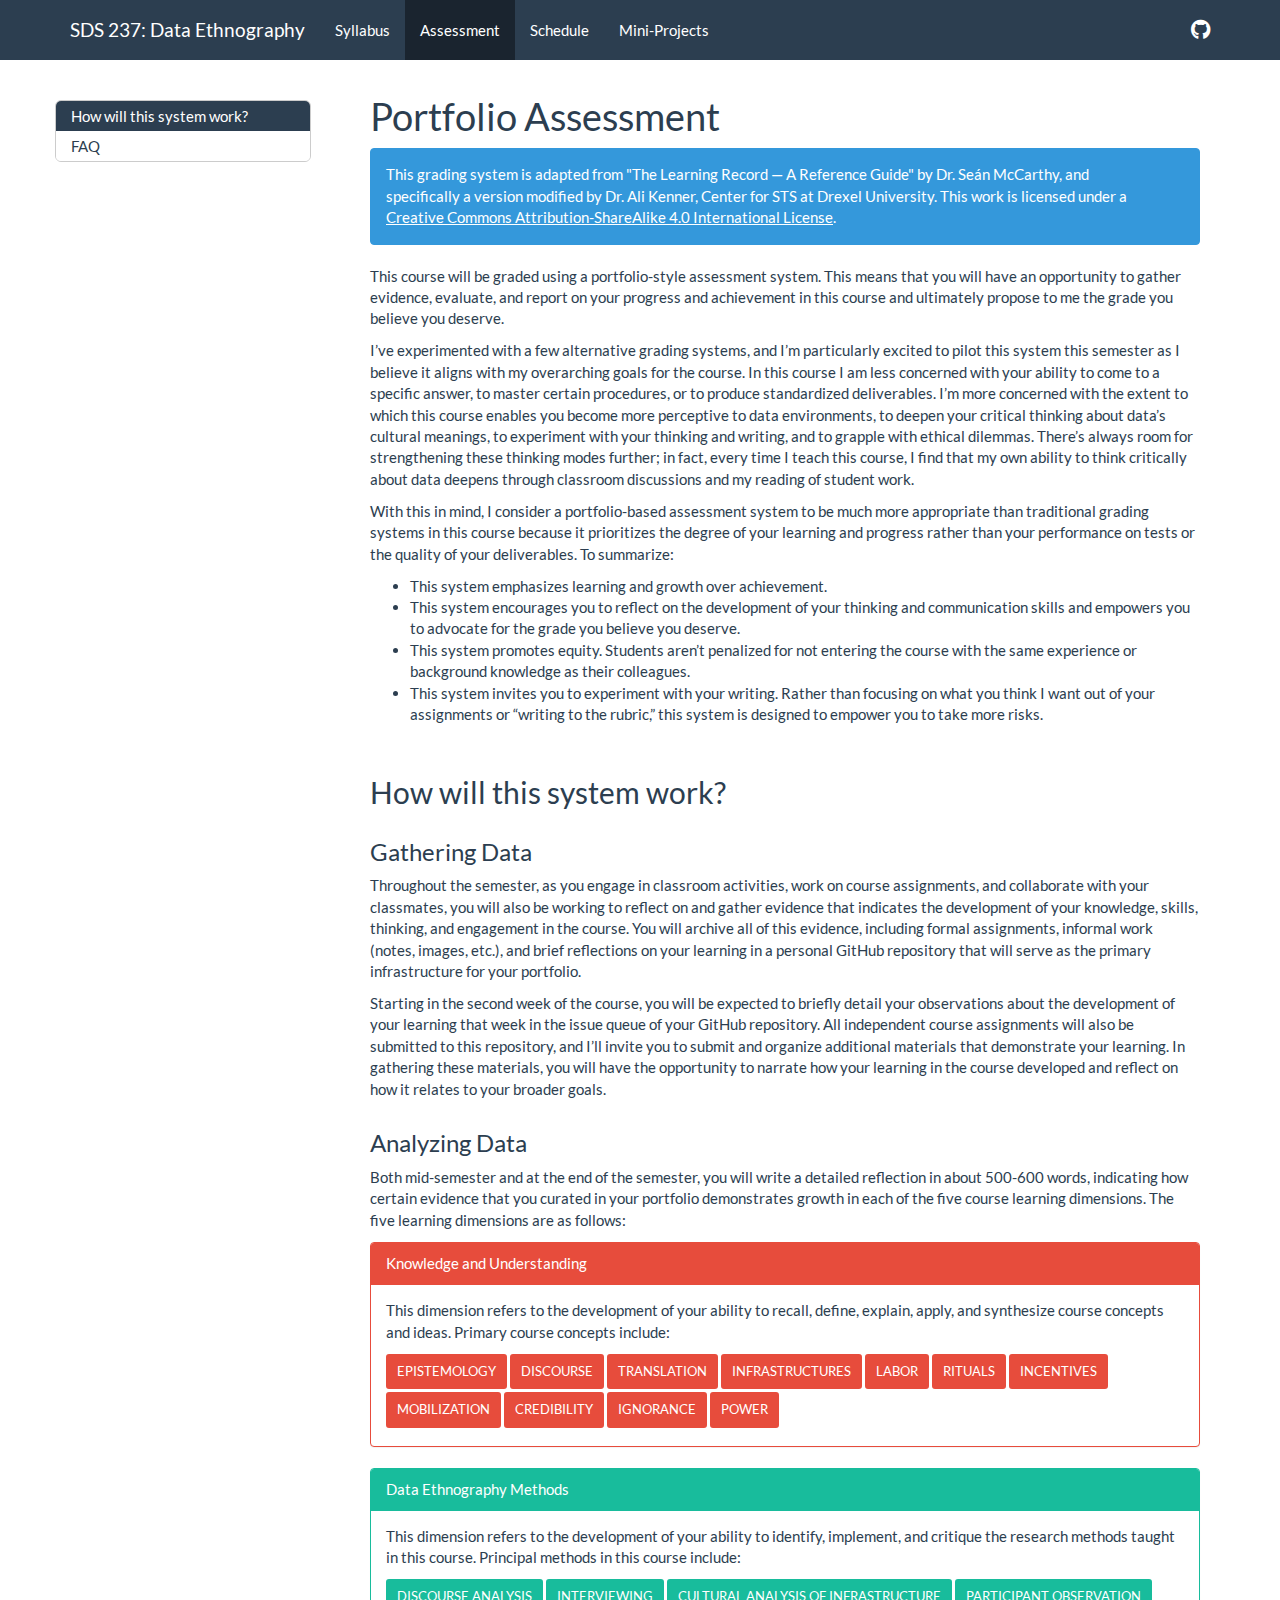
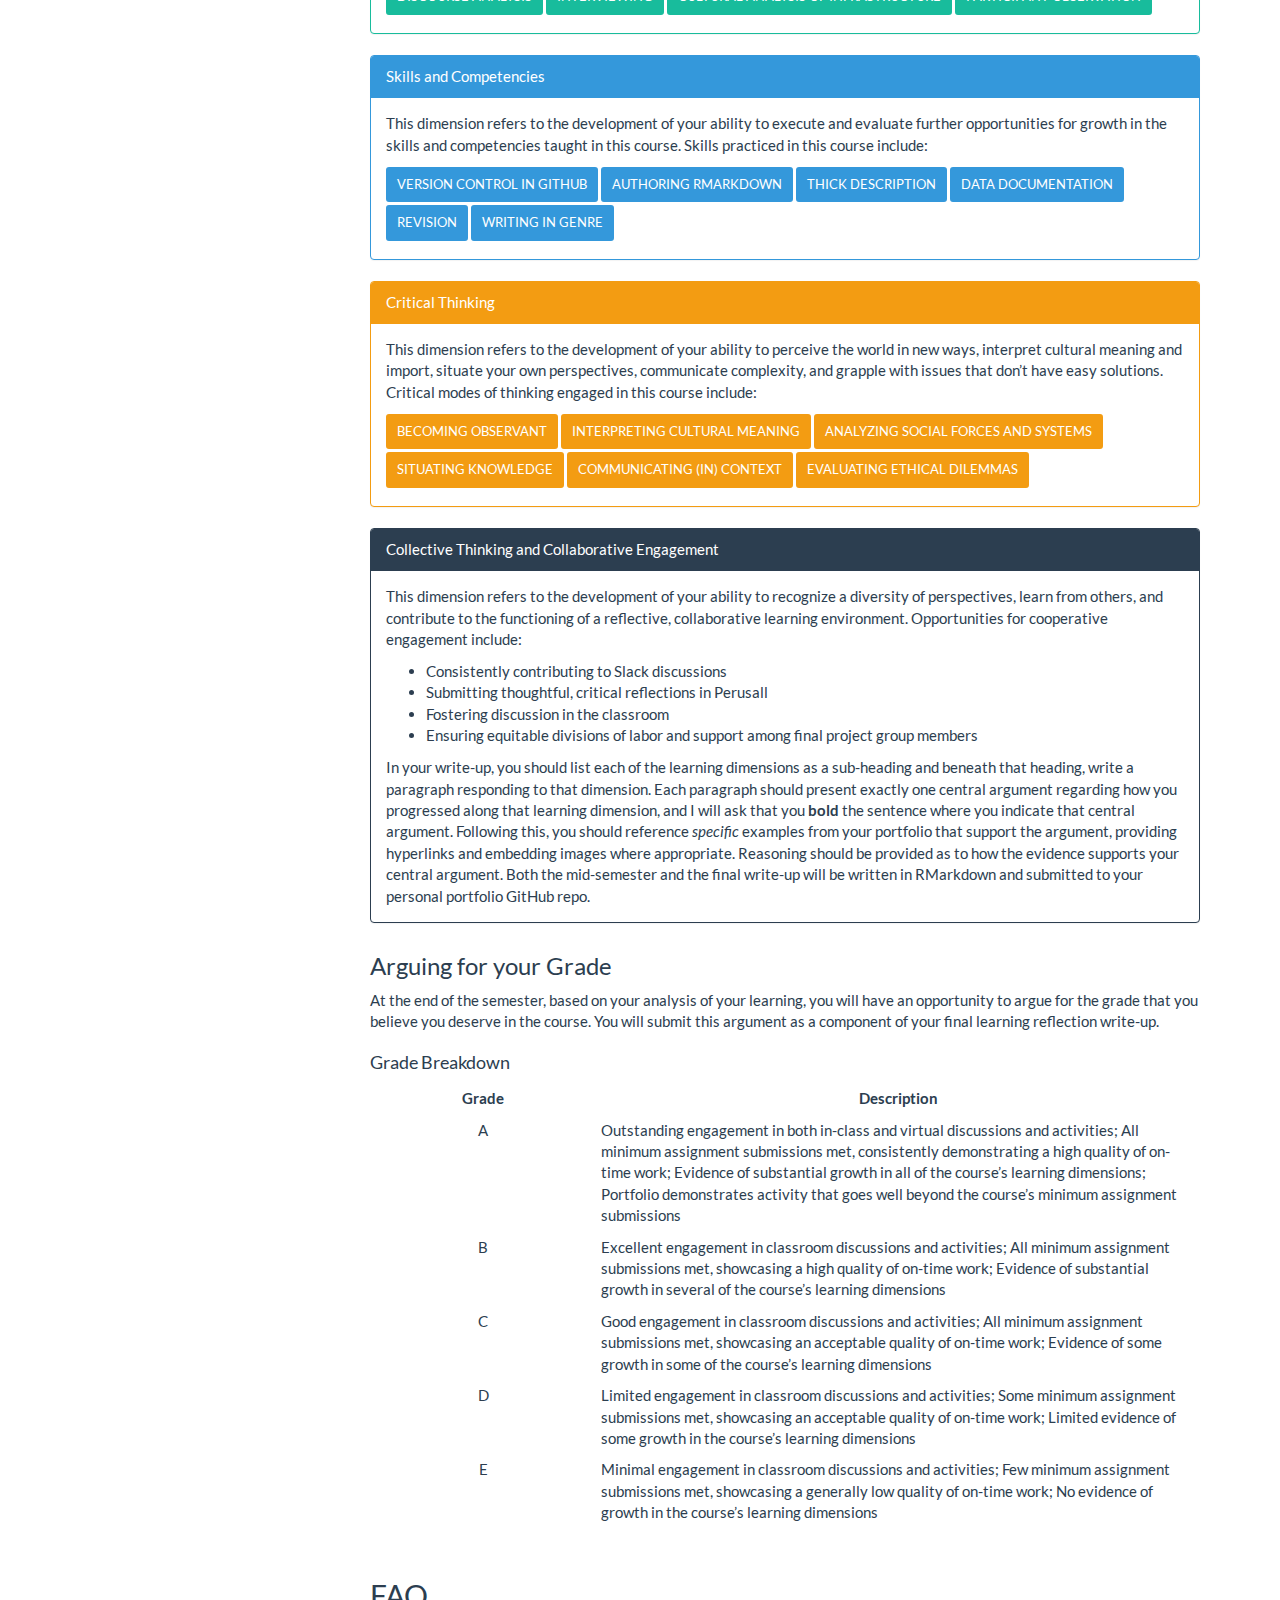
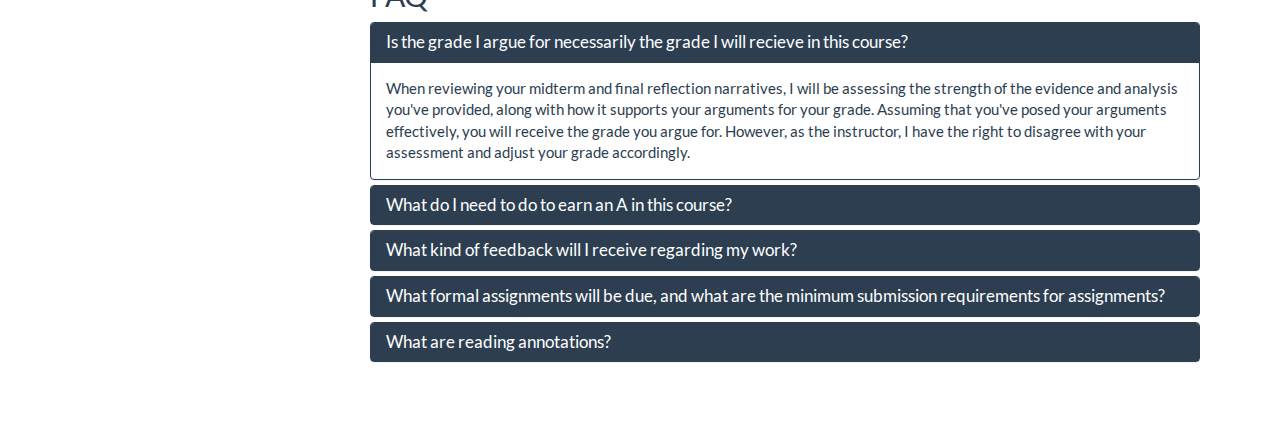
==== docs/grading_contract.html @ e2a2b295 "Added files" ====
<!DOCTYPE html>

<html>

<head>

<meta charset="utf-8" />
<meta name="generator" content="pandoc" />
<meta http-equiv="X-UA-Compatible" content="IE=EDGE" />




<title>Portfolio Assessment</title>

<script src="site_libs/header-attrs-2.11/header-attrs.js"></script>
<script src="site_libs/jquery-3.6.0/jquery-3.6.0.min.js"></script>
<meta name="viewport" content="width=device-width, initial-scale=1" />
<link href="site_libs/bootstrap-3.3.5/css/flatly.min.css" rel="stylesheet" />
<script src="site_libs/bootstrap-3.3.5/js/bootstrap.min.js"></script>
<script src="site_libs/bootstrap-3.3.5/shim/html5shiv.min.js"></script>
<script src="site_libs/bootstrap-3.3.5/shim/respond.min.js"></script>
<style>h1 {font-size: 34px;}
       h1.title {font-size: 38px;}
       h2 {font-size: 30px;}
       h3 {font-size: 24px;}
       h4 {font-size: 18px;}
       h5 {font-size: 16px;}
       h6 {font-size: 12px;}
       code {color: inherit; background-color: rgba(0, 0, 0, 0.04);}
       pre:not([class]) { background-color: white }</style>
<script src="site_libs/jqueryui-1.11.4/jquery-ui.min.js"></script>
<link href="site_libs/tocify-1.9.1/jquery.tocify.css" rel="stylesheet" />
<script src="site_libs/tocify-1.9.1/jquery.tocify.js"></script>
<script src="site_libs/navigation-1.1/tabsets.js"></script>
<link href="site_libs/font-awesome-5.1.0/css/all.css" rel="stylesheet" />
<link href="site_libs/font-awesome-5.1.0/css/v4-shims.css" rel="stylesheet" />

<style type="text/css">
  code{white-space: pre-wrap;}
  span.smallcaps{font-variant: small-caps;}
  span.underline{text-decoration: underline;}
  div.column{display: inline-block; vertical-align: top; width: 50%;}
  div.hanging-indent{margin-left: 1.5em; text-indent: -1.5em;}
  ul.task-list{list-style: none;}
    </style>






<link rel="stylesheet" href="css/custom.css" type="text/css" />



<style type = "text/css">
.main-container {
  max-width: 940px;
  margin-left: auto;
  margin-right: auto;
}
img {
  max-width:100%;
}
.tabbed-pane {
  padding-top: 12px;
}
.html-widget {
  margin-bottom: 20px;
}
button.code-folding-btn:focus {
  outline: none;
}
summary {
  display: list-item;
}
pre code {
  padding: 0;
}
</style>


<style type="text/css">
.dropdown-submenu {
  position: relative;
}
.dropdown-submenu>.dropdown-menu {
  top: 0;
  left: 100%;
  margin-top: -6px;
  margin-left: -1px;
  border-radius: 0 6px 6px 6px;
}
.dropdown-submenu:hover>.dropdown-menu {
  display: block;
}
.dropdown-submenu>a:after {
  display: block;
  content: " ";
  float: right;
  width: 0;
  height: 0;
  border-color: transparent;
  border-style: solid;
  border-width: 5px 0 5px 5px;
  border-left-color: #cccccc;
  margin-top: 5px;
  margin-right: -10px;
}
.dropdown-submenu:hover>a:after {
  border-left-color: #adb5bd;
}
.dropdown-submenu.pull-left {
  float: none;
}
.dropdown-submenu.pull-left>.dropdown-menu {
  left: -100%;
  margin-left: 10px;
  border-radius: 6px 0 6px 6px;
}
</style>

<script type="text/javascript">
// manage active state of menu based on current page
$(document).ready(function () {
  // active menu anchor
  href = window.location.pathname
  href = href.substr(href.lastIndexOf('/') + 1)
  if (href === "")
    href = "index.html";
  var menuAnchor = $('a[href="' + href + '"]');

  // mark it active
  menuAnchor.tab('show');

  // if it's got a parent navbar menu mark it active as well
  menuAnchor.closest('li.dropdown').addClass('active');

  // Navbar adjustments
  var navHeight = $(".navbar").first().height() + 15;
  var style = document.createElement('style');
  var pt = "padding-top: " + navHeight + "px; ";
  var mt = "margin-top: -" + navHeight + "px; ";
  var css = "";
  // offset scroll position for anchor links (for fixed navbar)
  for (var i = 1; i <= 6; i++) {
    css += ".section h" + i + "{ " + pt + mt + "}\n";
  }
  style.innerHTML = "body {" + pt + "padding-bottom: 40px; }\n" + css;
  document.head.appendChild(style);
});
</script>

<!-- tabsets -->

<style type="text/css">
.tabset-dropdown > .nav-tabs {
  display: inline-table;
  max-height: 500px;
  min-height: 44px;
  overflow-y: auto;
  border: 1px solid #ddd;
  border-radius: 4px;
}

.tabset-dropdown > .nav-tabs > li.active:before {
  content: "";
  font-family: 'Glyphicons Halflings';
  display: inline-block;
  padding: 10px;
  border-right: 1px solid #ddd;
}

.tabset-dropdown > .nav-tabs.nav-tabs-open > li.active:before {
  content: "&#xe258;";
  border: none;
}

.tabset-dropdown > .nav-tabs.nav-tabs-open:before {
  content: "";
  font-family: 'Glyphicons Halflings';
  display: inline-block;
  padding: 10px;
  border-right: 1px solid #ddd;
}

.tabset-dropdown > .nav-tabs > li.active {
  display: block;
}

.tabset-dropdown > .nav-tabs > li > a,
.tabset-dropdown > .nav-tabs > li > a:focus,
.tabset-dropdown > .nav-tabs > li > a:hover {
  border: none;
  display: inline-block;
  border-radius: 4px;
  background-color: transparent;
}

.tabset-dropdown > .nav-tabs.nav-tabs-open > li {
  display: block;
  float: none;
}

.tabset-dropdown > .nav-tabs > li {
  display: none;
}
</style>

<!-- code folding -->



<style type="text/css">

#TOC {
  margin: 25px 0px 20px 0px;
}
@media (max-width: 768px) {
#TOC {
  position: relative;
  width: 100%;
}
}

@media print {
.toc-content {
  /* see https://github.com/w3c/csswg-drafts/issues/4434 */
  float: right;
}
}

.toc-content {
  padding-left: 30px;
  padding-right: 40px;
}

div.main-container {
  max-width: 1200px;
}

div.tocify {
  width: 20%;
  max-width: 260px;
  max-height: 85%;
}

@media (min-width: 768px) and (max-width: 991px) {
  div.tocify {
    width: 25%;
  }
}

@media (max-width: 767px) {
  div.tocify {
    width: 100%;
    max-width: none;
  }
}

.tocify ul, .tocify li {
  line-height: 20px;
}

.tocify-subheader .tocify-item {
  font-size: 0.90em;
}

.tocify .list-group-item {
  border-radius: 0px;
}


</style>



</head>

<body>


<div class="container-fluid main-container">


<!-- setup 3col/9col grid for toc_float and main content  -->
<div class="row">
<div class="col-xs-12 col-sm-4 col-md-3">
<div id="TOC" class="tocify">
</div>
</div>

<div class="toc-content col-xs-12 col-sm-8 col-md-9">




<div class="navbar navbar-default  navbar-fixed-top" role="navigation">
  <div class="container">
    <div class="navbar-header">
      <button type="button" class="navbar-toggle collapsed" data-toggle="collapse" data-target="#navbar">
        <span class="icon-bar"></span>
        <span class="icon-bar"></span>
        <span class="icon-bar"></span>
      </button>
      <a class="navbar-brand" href="index.html">SDS 237: Data Ethnography</a>
    </div>
    <div id="navbar" class="navbar-collapse collapse">
      <ul class="nav navbar-nav">
        <li>
  <a href="index.html">Syllabus</a>
</li>
<li>
  <a href="grading_contract.html">Assessment</a>
</li>
<li>
  <a href="schedule.html">Schedule</a>
</li>
<li>
  <a href="mini_projects.html">Mini-Projects</a>
</li>
      </ul>
      <ul class="nav navbar-nav navbar-right">
        <li>
  <a href="https://github.com/SDS-237-Data-Ethnography/">
    <span class="fa fa-github fa-lg"></span>
     
  </a>
</li>
      </ul>
    </div><!--/.nav-collapse -->
  </div><!--/.container -->
</div><!--/.navbar -->

<div id="header">



<h1 class="title toc-ignore">Portfolio Assessment</h1>

</div>


<div class="alert alert-dismissible alert-info">
<p>This grading system is adapted from "The Learning Record — A Reference Guide" by Dr. Seán McCarthy, and specifically a version modified by Dr. Ali Kenner, Center for STS at Drexel University. This work is licensed under a <a class="white-link" rel="license" href="http://creativecommons.org/licenses/by-sa/4.0/">Creative Commons Attribution-ShareAlike 4.0 International License</a>.</p>
</div>
<p>This course will be graded using a portfolio-style assessment system. This means that you will have an opportunity to gather evidence, evaluate, and report on your progress and achievement in this course and ultimately propose to me the grade you believe you deserve.</p>
<p>I’ve experimented with a few alternative grading systems, and I’m particularly excited to pilot this system this semester as I believe it aligns with my overarching goals for the course. In this course I am less concerned with your ability to come to a specific answer, to master certain procedures, or to produce standardized deliverables. I’m more concerned with the extent to which this course enables you become more perceptive to data environments, to deepen your critical thinking about data’s cultural meanings, to experiment with your thinking and writing, and to grapple with ethical dilemmas. There’s always room for strengthening these thinking modes further; in fact, every time I teach this course, I find that my own ability to think critically about data deepens through classroom discussions and my reading of student work.</p>
<p>With this in mind, I consider a portfolio-based assessment system to be much more appropriate than traditional grading systems in this course because it prioritizes the degree of your learning and progress rather than your performance on tests or the quality of your deliverables. To summarize:</p>
<ul>
<li>This system emphasizes learning and growth over achievement.</li>
<li>This system encourages you to reflect on the development of your thinking and communication skills and empowers you to advocate for the grade you believe you deserve.</li>
<li>This system promotes equity. Students aren’t penalized for not entering the course with the same experience or background knowledge as their colleagues.</li>
<li>This system invites you to experiment with your writing. Rather than focusing on what you think I want out of your assignments or “writing to the rubric,” this system is designed to empower you to take more risks.</li>
</ul>
<div id="how-will-this-system-work" class="section level2">
<h2>How will this system work?</h2>
<div id="gathering-data" class="section level3">
<h3>Gathering Data</h3>
<p>Throughout the semester, as you engage in classroom activities, work on course assignments, and collaborate with your classmates, you will also be working to reflect on and gather evidence that indicates the development of your knowledge, skills, thinking, and engagement in the course. You will archive all of this evidence, including formal assignments, informal work (notes, images, etc.), and brief reflections on your learning in a personal GitHub repository that will serve as the primary infrastructure for your portfolio.</p>
<p>Starting in the second week of the course, you will be expected to briefly detail your observations about the development of your learning that week in the issue queue of your GitHub repository. All independent course assignments will also be submitted to this repository, and I’ll invite you to submit and organize additional materials that demonstrate your learning. In gathering these materials, you will have the opportunity to narrate how your learning in the course developed and reflect on how it relates to your broader goals.</p>
</div>
<div id="analyzing-data" class="section level3">
<h3>Analyzing Data</h3>
<p>Both mid-semester and at the end of the semester, you will write a detailed reflection in about 500-600 words, indicating how certain evidence that you curated in your portfolio demonstrates growth in each of the five course learning dimensions. The five learning dimensions are as follows:</p>
<div class="panel panel-danger">
<div class="panel-heading">
Knowledge and Understanding
</div>
<div class="panel-body">
<p>This dimension refers to the development of your ability to recall, define, explain, apply, and synthesize course concepts and ideas. Primary course concepts include:</p>
<button class="btn btn-danger btn-sm">EPISTEMOLOGY</button> <button class="btn btn-danger btn-sm">DISCOURSE</button> <button class="btn btn-danger btn-sm">TRANSLATION</button> <button class="btn btn-danger btn-sm">INFRASTRUCTURES</button> <button class="btn btn-danger btn-sm">LABOR</button> <button class="btn btn-danger btn-sm">RITUALS</button> <button class="btn btn-danger btn-sm">INCENTIVES</button> <button class="btn btn-danger btn-sm">MOBILIZATION</button> <button class="btn btn-danger btn-sm">CREDIBILITY</button> <button class="btn btn-danger btn-sm">IGNORANCE</button> <button class="btn btn-danger btn-sm">POWER</button><br />

</div>
</div>
<div class="panel panel-success">
<div class="panel-heading">
Data Ethnography Methods
</div>
<div class="panel-body">
<p>This dimension refers to the development of your ability to identify, implement, and critique the research methods taught in this course. Principal methods in this course include:</p>
<button class="btn btn-success btn-sm">DISCOURSE ANALYSIS</button> <button class="btn btn-success btn-sm">INTERVIEWING</button> <button class="btn btn-success btn-sm">CULTURAL ANALYSIS OF INFRASTRUCTURE</button> <button class="btn btn-success btn-sm">PARTICIPANT OBSERVATION</button><br />

</div>
</div>
<div class="panel panel-info">
<div class="panel-heading">
Skills and Competencies
</div>
<div class="panel-body">
<p>This dimension refers to the development of your ability to execute and evaluate further opportunities for growth in the skills and competencies taught in this course. Skills practiced in this course include:</p>
<button class="btn btn-info btn-sm">VERSION CONTROL IN GITHUB</button> <button class="btn btn-info btn-sm">AUTHORING RMARKDOWN</button> <button class="btn btn-info btn-sm">THICK DESCRIPTION</button> <button class="btn btn-info btn-sm">DATA DOCUMENTATION</button> <button class="btn btn-info btn-sm">REVISION</button> <button class="btn btn-info btn-sm">WRITING IN GENRE</button><br />

</div>
</div>
<div class="panel panel-warning">
<div class="panel-heading">
Critical Thinking
</div>
<div class="panel-body">
<p>This dimension refers to the development of your ability to perceive the world in new ways, interpret cultural meaning and import, situate your own perspectives, communicate complexity, and grapple with issues that don’t have easy solutions. Critical modes of thinking engaged in this course include:</p>
<button class="btn btn-warning btn-sm">BECOMING OBSERVANT</button> <button class="btn btn-warning btn-sm">INTERPRETING CULTURAL MEANING</button> <button class="btn btn-warning btn-sm">ANALYZING SOCIAL FORCES AND SYSTEMS</button> <button class="btn btn-warning btn-sm">SITUATING KNOWLEDGE</button> <button class="btn btn-warning btn-sm">COMMUNICATING (IN) CONTEXT</button> <button class="btn btn-warning btn-sm">EVALUATING ETHICAL DILEMMAS</button><br />

</div>
</div>
<div class="panel panel-primary">
<div class="panel-heading">
Collective Thinking and Collaborative Engagement
</div>
<div class="panel-body">
<p>This dimension refers to the development of your ability to recognize a diversity of perspectives, learn from others, and contribute to the functioning of a reflective, collaborative learning environment. Opportunities for cooperative engagement include:</p>
<ul>
<li>Consistently contributing to Slack discussions</li>
<li>Submitting thoughtful, critical reflections in Perusall</li>
<li>Fostering discussion in the classroom</li>
<li>Ensuring equitable divisions of labor and support among final project group members</li>
</ul>
In your write-up, you should list each of the learning dimensions as a sub-heading and beneath that heading, write a paragraph responding to that dimension. Each paragraph should present exactly one central argument regarding how you progressed along that learning dimension, and I will ask that you <strong>bold</strong> the sentence where you indicate that central argument. Following this, you should reference <em>specific</em> examples from your portfolio that support the argument, providing hyperlinks and embedding images where appropriate. Reasoning should be provided as to how the evidence supports your central argument. Both the mid-semester and the final write-up will be written in RMarkdown and submitted to your personal portfolio GitHub repo.
</div>
</div>
</div>
<div id="arguing-for-your-grade" class="section level3">
<h3>Arguing for your Grade</h3>
<p>At the end of the semester, based on your analysis of your learning, you will have an opportunity to argue for the grade that you believe you deserve in the course. You will submit this argument as a component of your final learning reflection write-up.</p>
<div id="grade-breakdown" class="section level4">
<h4>Grade Breakdown</h4>
<table>
<colgroup>
<col width="27%" />
<col width="72%" />
</colgroup>
<thead>
<tr class="header">
<th align="center">Grade</th>
<th>Description</th>
</tr>
</thead>
<tbody>
<tr class="odd">
<td align="center">A</td>
<td>Outstanding engagement in both in-class and virtual discussions and activities; All minimum assignment submissions met, consistently demonstrating a high quality of on-time work; Evidence of substantial growth in all of the course’s learning dimensions; Portfolio demonstrates activity that goes well beyond the course’s minimum assignment submissions</td>
</tr>
<tr class="even">
<td align="center">B</td>
<td>Excellent engagement in classroom discussions and activities; All minimum assignment submissions met, showcasing a high quality of on-time work; Evidence of substantial growth in several of the course’s learning dimensions</td>
</tr>
<tr class="odd">
<td align="center">C</td>
<td>Good engagement in classroom discussions and activities; All minimum assignment submissions met, showcasing an acceptable quality of on-time work; Evidence of some growth in some of the course’s learning dimensions</td>
</tr>
<tr class="even">
<td align="center">D</td>
<td>Limited engagement in classroom discussions and activities; Some minimum assignment submissions met, showcasing an acceptable quality of on-time work; Limited evidence of some growth in the course’s learning dimensions</td>
</tr>
<tr class="odd">
<td align="center">E</td>
<td>Minimal engagement in classroom discussions and activities; Few minimum assignment submissions met, showcasing a generally low quality of on-time work; No evidence of growth in the course’s learning dimensions</td>
</tr>
</tbody>
</table>
</div>
</div>
</div>
<div id="faq" class="section level2">
<h2>FAQ</h2>
<div id="FAQ" class="panel-group" role="tablist" aria-multiselectable="true">
<div class="panel panel-primary" id="FAQ-0">
<div id="FAQ-0-heading" class="panel-heading" role="tab" data-toggle="collapse" data-target="#FAQ-0-collapse" data-parent="#FAQ" aria-expanded="true" aria-controls="FAQ-0-collapse" style="cursor: pointer;">
<h4 class="panel-title">Is the grade I argue for necessarily the grade I will recieve in this course?</h4>
</div>
<div aria-labelledby="FAQ-0-heading" class="panel-collapse collapse in" id="FAQ-0-collapse" role="tabpanel">
<div class="panel-body" style="">When reviewing your midterm and final reflection narratives, I will be assessing the strength of the evidence and analysis you've provided, along with how it supports your arguments for your grade. Assuming that you've posed your arguments effectively, you will receive the grade you argue for. However, as the instructor, I have the right to disagree with your assessment and adjust your grade accordingly.</div>
</div>
</div>
<div class="panel panel-primary" id="FAQ-1">
<div id="FAQ-1-heading" class="panel-heading" role="tab" data-toggle="collapse" data-target="#FAQ-1-collapse" data-parent="#FAQ" aria-expanded="true" aria-controls="FAQ-1-collapse" style="cursor: pointer;">
<h4 class="panel-title">What do I need to do to earn an A in this course?</h4>
</div>
<div id="FAQ-1-collapse" class="panel-collapse collapse" role="tabpanel" aria-labelledby="FAQ-1-heading">
<div class="panel-body" style=""><p>Note that to earn a B in this course, I expect all assigned work to be completed on time at a high quality and that students will demonstrate substantial learning growth. In other words, completing all assignments does not guarantee you an A. To earn an A, I expect students to demonstrate considerable work and progress beyond these standard expectations. This means that it won&#39;t be possible to passively earn an A in this course; it will require deliberate planning and commitment from the start of the semester. Below are just a few suggestions for ways to demonstrate activity beyond the course&#39;s minimum requirements, though you are also welcome to come up with your own:</p>

<ul>
<li>Complete enrichment assignments</li>
<li>Contribute consistently (at least weekly) to the course Slack workspace</li>
<li>Consistently submit long-form field notes beyond the minimum word count</li>
<li>Conduct research for the final project beyond the minimum requirements</li>
</ul>

<p>Note that just completing any these assignments doesn&#39;t necessarily guarantee an A. If you wish to earn an A, you need to be able to argue for how this additional work demonstrates outstanding growth along the course&#39;s learning dimensions. I encourage students wishing to achieve an A to meet with me early in the semester to strategize.</p>
</div>
</div>
</div>
<div class="panel panel-primary" id="FAQ-2">
<div id="FAQ-2-heading" class="panel-heading" role="tab" data-toggle="collapse" data-target="#FAQ-2-collapse" data-parent="#FAQ" aria-expanded="true" aria-controls="FAQ-2-collapse" style="cursor: pointer;">
<h4 class="panel-title">What kind of feedback will I receive regarding my work?</h4>
</div>
<div id="FAQ-2-collapse" class="panel-collapse collapse" role="tabpanel" aria-labelledby="FAQ-2-heading">
<div class="panel-body" style="">You will receive extensive feedback on all of your submissions (from me and from your colleagues), and you will have opportunities to revise. I will also provide rubrics for most assignments to indicate how I will evaluate your work. However, you will not receive points or an A, B, C, D, etc. on individual assignments.</div>
</div>
</div>
<div class="panel panel-primary" id="FAQ-3">
<div id="FAQ-3-heading" class="panel-heading" role="tab" data-toggle="collapse" data-target="#FAQ-3-collapse" data-parent="#FAQ" aria-expanded="true" aria-controls="FAQ-3-collapse" style="cursor: pointer;">
<h4 class="panel-title">What formal assignments will be due, and what are the minimum submission requirements for assignments?</h4>
</div>
<div id="FAQ-3-collapse" class="panel-collapse collapse" role="tabpanel" aria-labelledby="FAQ-3-heading">
<div class="panel-body" style=""><table><thead>
<tr>
<th>Assignment</th>
<th align="center">Minimum Submission Requirements</th>
</tr>
</thead><tbody>
<tr>
<td>Fieldnotes</td>
<td align="center">4</td>
</tr>
<tr>
<td>Mini-Projects</td>
<td align="center">2 + 1 substantive revision</td>
</tr>
<tr>
<td>Group Contract</td>
<td align="center">1</td>
</tr>
<tr>
<td>Final Project Draft</td>
<td align="center">1</td>
</tr>
<tr>
<td>Final Project</td>
<td align="center">1</td>
</tr>
<tr>
<td>Reading Annotation Assignments</td>
<td align="center">10</td>
</tr>
<tr>
<td>Learning Reflections</td>
<td align="center">2</td>
</tr>
</tbody></table>
</div>
</div>
</div>
<div class="panel panel-primary" id="FAQ-4">
<div id="FAQ-4-heading" class="panel-heading" role="tab" data-toggle="collapse" data-target="#FAQ-4-collapse" data-parent="#FAQ" aria-expanded="true" aria-controls="FAQ-4-collapse" style="cursor: pointer;">
<h4 class="panel-title">What are reading annotations?</h4>
</div>
<div id="FAQ-4-collapse" class="panel-collapse collapse" role="tabpanel" aria-labelledby="FAQ-4-heading">
<div class="panel-body" style="">Each week a selection of course readings will be posted as a single assignment on Perusall - a system for students to collaboratively annotate course readings. To earn this credit, you will be expected to post 3 quality annotations per assignment to Perusall. (Note that a single assignment can have multiple readings, but you need only submit 3 annotations total. You do not need to annotate every reading in the assignment.) A quality annotation is one in which you synthesize concepts, ask thought-provoking questions, or connect ideas to external issues. I have found that students get the most out of Perusall when they respond to each other's annotations. Annotations must be completed before class to receive credit.</div>
</div>
</div>
</div>
</div>



</div>
</div>

</div>

<script>

// add bootstrap table styles to pandoc tables
function bootstrapStylePandocTables() {
  $('tr.odd').parent('tbody').parent('table').addClass('table table-condensed');
}
$(document).ready(function () {
  bootstrapStylePandocTables();
});


</script>

<!-- tabsets -->

<script>
$(document).ready(function () {
  window.buildTabsets("TOC");
});

$(document).ready(function () {
  $('.tabset-dropdown > .nav-tabs > li').click(function () {
    $(this).parent().toggleClass('nav-tabs-open');
  });
});
</script>

<!-- code folding -->

<script>
$(document).ready(function ()  {

    // temporarily add toc-ignore selector to headers for the consistency with Pandoc
    $('.unlisted.unnumbered').addClass('toc-ignore')

    // move toc-ignore selectors from section div to header
    $('div.section.toc-ignore')
        .removeClass('toc-ignore')
        .children('h1,h2,h3,h4,h5').addClass('toc-ignore');

    // establish options
    var options = {
      selectors: "h1,h2",
      theme: "bootstrap3",
      context: '.toc-content',
      hashGenerator: function (text) {
        return text.replace(/[.\\/?&!#<>]/g, '').replace(/\s/g, '_');
      },
      ignoreSelector: ".toc-ignore",
      scrollTo: 0
    };
    options.showAndHide = true;
    options.smoothScroll = false;

    // tocify
    var toc = $("#TOC").tocify(options).data("toc-tocify");
});
</script>

<!-- dynamically load mathjax for compatibility with self-contained -->
<script>
  (function () {
    var script = document.createElement("script");
    script.type = "text/javascript";
    script.src  = "https://mathjax.rstudio.com/latest/MathJax.js?config=TeX-AMS-MML_HTMLorMML";
    document.getElementsByTagName("head")[0].appendChild(script);
  })();
</script>

</body>
</html>
---- docs/site_libs/bootstrap-3.3.5/css/flatly.min.css ----
@font-face {
  font-family: 'Lato';
  font-style: normal;
  font-weight: 400;
  src: url(fonts/Lato.ttf) format('truetype');
}
@font-face {
  font-family: 'Lato';
  font-style: normal;
  font-weight: 700;
  src: url(fonts/LatoBold.ttf) format('truetype');
}
@font-face {
  font-family: 'Lato';
  font-style: italic;
  font-weight: 400;
  src: url(fonts/LatoItalic.ttf) format('truetype');
}

/*!
 * bootswatch v3.3.6
 * Homepage: http://bootswatch.com
 * Copyright 2012-2015 Thomas Park
 * Licensed under MIT
 * Based on Bootstrap
*//*!
 * Bootstrap v3.3.6 (http://getbootstrap.com)
 * Copyright 2011-2015 Twitter, Inc.
 * Licensed under MIT (https://github.com/twbs/bootstrap/blob/master/LICENSE)
 *//*! normalize.css v3.0.3 | MIT License | github.com/necolas/normalize.css */html{font-family:sans-serif;-ms-text-size-adjust:100%;-webkit-text-size-adjust:100%}body{margin:0}article,aside,details,figcaption,figure,footer,header,hgroup,main,menu,nav,section,summary{display:block}audio,canvas,progress,video{display:inline-block;vertical-align:baseline}audio:not([controls]){display:none;height:0}[hidden],template{display:none}a{background-color:transparent}a:active,a:hover{outline:0}abbr[title]{border-bottom:1px dotted}b,strong{font-weight:bold}dfn{font-style:italic}h1{font-size:2em;margin:0.67em 0}mark{background:#ff0;color:#000}small{font-size:80%}sub,sup{font-size:75%;line-height:0;position:relative;vertical-align:baseline}sup{top:-0.5em}sub{bottom:-0.25em}img{border:0}svg:not(:root){overflow:hidden}figure{margin:1em 40px}hr{-webkit-box-sizing:content-box;-moz-box-sizing:content-box;box-sizing:content-box;height:0}pre{overflow:auto}code,kbd,pre,samp{font-family:monospace, monospace;font-size:1em}button,input,optgroup,select,textarea{color:inherit;font:inherit;margin:0}button{overflow:visible}button,select{text-transform:none}button,html input[type="button"],input[type="reset"],input[type="submit"]{-webkit-appearance:button;cursor:pointer}button[disabled],html input[disabled]{cursor:default}button::-moz-focus-inner,input::-moz-focus-inner{border:0;padding:0}input{line-height:normal}input[type="checkbox"],input[type="radio"]{-webkit-box-sizing:border-box;-moz-box-sizing:border-box;box-sizing:border-box;padding:0}input[type="number"]::-webkit-inner-spin-button,input[type="number"]::-webkit-outer-spin-button{height:auto}input[type="search"]{-webkit-appearance:textfield;-webkit-box-sizing:content-box;-moz-box-sizing:content-box;box-sizing:content-box}input[type="search"]::-webkit-search-cancel-button,input[type="search"]::-webkit-search-decoration{-webkit-appearance:none}fieldset{border:1px solid #c0c0c0;margin:0 2px;padding:0.35em 0.625em 0.75em}legend{border:0;padding:0}textarea{overflow:auto}optgroup{font-weight:bold}table{border-collapse:collapse;border-spacing:0}td,th{padding:0}/*! Source: https://github.com/h5bp/html5-boilerplate/blob/master/src/css/main.css */@media print{*,*:before,*:after{background:transparent !important;color:#000 !important;-webkit-box-shadow:none !important;box-shadow:none !important;text-shadow:none !important}a,a:visited{text-decoration:underline}a[href]:after{content:" (" attr(href) ")"}abbr[title]:after{content:" (" attr(title) ")"}a[href^="#"]:after,a[href^="javascript:"]:after{content:""}pre,blockquote{border:1px solid #999;page-break-inside:avoid}thead{display:table-header-group}tr,img{page-break-inside:avoid}img{max-width:100% !important}p,h2,h3{orphans:3;widows:3}h2,h3{page-break-after:avoid}.navbar{display:none}.btn>.caret,.dropup>.btn>.caret{border-top-color:#000 !important}.label{border:1px solid #000}.table{border-collapse:collapse !important}.table td,.table th{background-color:#fff !important}.table-bordered th,.table-bordered td{border:1px solid #ddd !important}}@font-face{font-family:'Glyphicons Halflings';src:url('../fonts/glyphicons-halflings-regular.eot');src:url('../fonts/glyphicons-halflings-regular.eot?#iefix') format('embedded-opentype'),url('../fonts/glyphicons-halflings-regular.woff') format('woff'),url('../fonts/glyphicons-halflings-regular.ttf') format('truetype'),url('../fonts/glyphicons-halflings-regular.svg#glyphicons_halflingsregular') format('svg')}.glyphicon{position:relative;top:1px;display:inline-block;font-family:'Glyphicons Halflings';font-style:normal;font-weight:normal;line-height:1;-webkit-font-smoothing:antialiased;-moz-osx-font-smoothing:grayscale}.glyphicon-asterisk:before{content:"\002a"}.glyphicon-plus:before{content:"\002b"}.glyphicon-euro:before,.glyphicon-eur:before{content:"\20ac"}.glyphicon-minus:before{content:"\2212"}.glyphicon-cloud:before{content:"\2601"}.glyphicon-envelope:before{content:"\2709"}.glyphicon-pencil:before{content:"\270f"}.glyphicon-glass:before{content:"\e001"}.glyphicon-music:before{content:"\e002"}.glyphicon-search:before{content:"\e003"}.glyphicon-heart:before{content:"\e005"}.glyphicon-star:before{content:"\e006"}.glyphicon-star-empty:before{content:"\e007"}.glyphicon-user:before{content:"\e008"}.glyphicon-film:before{content:"\e009"}.glyphicon-th-large:before{content:"\e010"}.glyphicon-th:before{content:"\e011"}.glyphicon-th-list:before{content:"\e012"}.glyphicon-ok:before{content:"\e013"}.glyphicon-remove:before{content:"\e014"}.glyphicon-zoom-in:before{content:"\e015"}.glyphicon-zoom-out:before{content:"\e016"}.glyphicon-off:before{content:"\e017"}.glyphicon-signal:before{content:"\e018"}.glyphicon-cog:before{content:"\e019"}.glyphicon-trash:before{content:"\e020"}.glyphicon-home:before{content:"\e021"}.glyphicon-file:before{content:"\e022"}.glyphicon-time:before{content:"\e023"}.glyphicon-road:before{content:"\e024"}.glyphicon-download-alt:before{content:"\e025"}.glyphicon-download:before{content:"\e026"}.glyphicon-upload:before{content:"\e027"}.glyphicon-inbox:before{content:"\e028"}.glyphicon-play-circle:before{content:"\e029"}.glyphicon-repeat:before{content:"\e030"}.glyphicon-refresh:before{content:"\e031"}.glyphicon-list-alt:before{content:"\e032"}.glyphicon-lock:before{content:"\e033"}.glyphicon-flag:before{content:"\e034"}.glyphicon-headphones:before{content:"\e035"}.glyphicon-volume-off:before{content:"\e036"}.glyphicon-volume-down:before{content:"\e037"}.glyphicon-volume-up:before{content:"\e038"}.glyphicon-qrcode:before{content:"\e039"}.glyphicon-barcode:before{content:"\e040"}.glyphicon-tag:before{content:"\e041"}.glyphicon-tags:before{content:"\e042"}.glyphicon-book:before{content:"\e043"}.glyphicon-bookmark:before{content:"\e044"}.glyphicon-print:before{content:"\e045"}.glyphicon-camera:before{content:"\e046"}.glyphicon-font:before{content:"\e047"}.glyphicon-bold:before{content:"\e048"}.glyphicon-italic:before{content:"\e049"}.glyphicon-text-height:before{content:"\e050"}.glyphicon-text-width:before{content:"\e051"}.glyphicon-align-left:before{content:"\e052"}.glyphicon-align-center:before{content:"\e053"}.glyphicon-align-right:before{content:"\e054"}.glyphicon-align-justify:before{content:"\e055"}.glyphicon-list:before{content:"\e056"}.glyphicon-indent-left:before{content:"\e057"}.glyphicon-indent-right:before{content:"\e058"}.glyphicon-facetime-video:before{content:"\e059"}.glyphicon-picture:before{content:"\e060"}.glyphicon-map-marker:before{content:"\e062"}.glyphicon-adjust:before{content:"\e063"}.glyphicon-tint:before{content:"\e064"}.glyphicon-edit:before{content:"\e065"}.glyphicon-share:before{content:"\e066"}.glyphicon-check:before{content:"\e067"}.glyphicon-move:before{content:"\e068"}.glyphicon-step-backward:before{content:"\e069"}.glyphicon-fast-backward:before{content:"\e070"}.glyphicon-backward:before{content:"\e071"}.glyphicon-play:before{content:"\e072"}.glyphicon-pause:before{content:"\e073"}.glyphicon-stop:before{content:"\e074"}.glyphicon-forward:before{content:"\e075"}.glyphicon-fast-forward:before{content:"\e076"}.glyphicon-step-forward:before{content:"\e077"}.glyphicon-eject:before{content:"\e078"}.glyphicon-chevron-left:before{content:"\e079"}.glyphicon-chevron-right:before{content:"\e080"}.glyphicon-plus-sign:before{content:"\e081"}.glyphicon-minus-sign:before{content:"\e082"}.glyphicon-remove-sign:before{content:"\e083"}.glyphicon-ok-sign:before{content:"\e084"}.glyphicon-question-sign:before{content:"\e085"}.glyphicon-info-sign:before{content:"\e086"}.glyphicon-screenshot:before{content:"\e087"}.glyphicon-remove-circle:before{content:"\e088"}.glyphicon-ok-circle:before{content:"\e089"}.glyphicon-ban-circle:before{content:"\e090"}.glyphicon-arrow-left:before{content:"\e091"}.glyphicon-arrow-right:before{content:"\e092"}.glyphicon-arrow-up:before{content:"\e093"}.glyphicon-arrow-down:before{content:"\e094"}.glyphicon-share-alt:before{content:"\e095"}.glyphicon-resize-full:before{content:"\e096"}.glyphicon-resize-small:before{content:"\e097"}.glyphicon-exclamation-sign:before{content:"\e101"}.glyphicon-gift:before{content:"\e102"}.glyphicon-leaf:before{content:"\e103"}.glyphicon-fire:before{content:"\e104"}.glyphicon-eye-open:before{content:"\e105"}.glyphicon-eye-close:before{content:"\e106"}.glyphicon-warning-sign:before{content:"\e107"}.glyphicon-plane:before{content:"\e108"}.glyphicon-calendar:before{content:"\e109"}.glyphicon-random:before{content:"\e110"}.glyphicon-comment:before{content:"\e111"}.glyphicon-magnet:before{content:"\e112"}.glyphicon-chevron-up:before{content:"\e113"}.glyphicon-chevron-down:before{content:"\e114"}.glyphicon-retweet:before{content:"\e115"}.glyphicon-shopping-cart:before{content:"\e116"}.glyphicon-folder-close:before{content:"\e117"}.glyphicon-folder-open:before{content:"\e118"}.glyphicon-resize-vertical:before{content:"\e119"}.glyphicon-resize-horizontal:before{content:"\e120"}.glyphicon-hdd:before{content:"\e121"}.glyphicon-bullhorn:before{content:"\e122"}.glyphicon-bell:before{content:"\e123"}.glyphicon-certificate:before{content:"\e124"}.glyphicon-thumbs-up:before{content:"\e125"}.glyphicon-thumbs-down:before{content:"\e126"}.glyphicon-hand-right:before{content:"\e127"}.glyphicon-hand-left:before{content:"\e128"}.glyphicon-hand-up:before{content:"\e129"}.glyphicon-hand-down:before{content:"\e130"}.glyphicon-circle-arrow-right:before{content:"\e131"}.glyphicon-circle-arrow-left:before{content:"\e132"}.glyphicon-circle-arrow-up:before{content:"\e133"}.glyphicon-circle-arrow-down:before{content:"\e134"}.glyphicon-globe:before{content:"\e135"}.glyphicon-wrench:before{content:"\e136"}.glyphicon-tasks:before{content:"\e137"}.glyphicon-filter:before{content:"\e138"}.glyphicon-briefcase:before{content:"\e139"}.glyphicon-fullscreen:before{content:"\e140"}.glyphicon-dashboard:before{content:"\e141"}.glyphicon-paperclip:before{content:"\e142"}.glyphicon-heart-empty:before{content:"\e143"}.glyphicon-link:before{content:"\e144"}.glyphicon-phone:before{content:"\e145"}.glyphicon-pushpin:before{content:"\e146"}.glyphicon-usd:before{content:"\e148"}.glyphicon-gbp:before{content:"\e149"}.glyphicon-sort:before{content:"\e150"}.glyphicon-sort-by-alphabet:before{content:"\e151"}.glyphicon-sort-by-alphabet-alt:before{content:"\e152"}.glyphicon-sort-by-order:before{content:"\e153"}.glyphicon-sort-by-order-alt:before{content:"\e154"}.glyphicon-sort-by-attributes:before{content:"\e155"}.glyphicon-sort-by-attributes-alt:before{content:"\e156"}.glyphicon-unchecked:before{content:"\e157"}.glyphicon-expand:before{content:"\e158"}.glyphicon-collapse-down:before{content:"\e159"}.glyphicon-collapse-up:before{content:"\e160"}.glyphicon-log-in:before{content:"\e161"}.glyphicon-flash:before{content:"\e162"}.glyphicon-log-out:before{content:"\e163"}.glyphicon-new-window:before{content:"\e164"}.glyphicon-record:before{content:"\e165"}.glyphicon-save:before{content:"\e166"}.glyphicon-open:before{content:"\e167"}.glyphicon-saved:before{content:"\e168"}.glyphicon-import:before{content:"\e169"}.glyphicon-export:before{content:"\e170"}.glyphicon-send:before{content:"\e171"}.glyphicon-floppy-disk:before{content:"\e172"}.glyphicon-floppy-saved:before{content:"\e173"}.glyphicon-floppy-remove:before{content:"\e174"}.glyphicon-floppy-save:before{content:"\e175"}.glyphicon-floppy-open:before{content:"\e176"}.glyphicon-credit-card:before{content:"\e177"}.glyphicon-transfer:before{content:"\e178"}.glyphicon-cutlery:before{content:"\e179"}.glyphicon-header:before{content:"\e180"}.glyphicon-compressed:before{content:"\e181"}.glyphicon-earphone:before{content:"\e182"}.glyphicon-phone-alt:before{content:"\e183"}.glyphicon-tower:before{content:"\e184"}.glyphicon-stats:before{content:"\e185"}.glyphicon-sd-video:before{content:"\e186"}.glyphicon-hd-video:before{content:"\e187"}.glyphicon-subtitles:before{content:"\e188"}.glyphicon-sound-stereo:before{content:"\e189"}.glyphicon-sound-dolby:before{content:"\e190"}.glyphicon-sound-5-1:before{content:"\e191"}.glyphicon-sound-6-1:before{content:"\e192"}.glyphicon-sound-7-1:before{content:"\e193"}.glyphicon-copyright-mark:before{content:"\e194"}.glyphicon-registration-mark:before{content:"\e195"}.glyphicon-cloud-download:before{content:"\e197"}.glyphicon-cloud-upload:before{content:"\e198"}.glyphicon-tree-conifer:before{content:"\e199"}.glyphicon-tree-deciduous:before{content:"\e200"}.glyphicon-cd:before{content:"\e201"}.glyphicon-save-file:before{content:"\e202"}.glyphicon-open-file:before{content:"\e203"}.glyphicon-level-up:before{content:"\e204"}.glyphicon-copy:before{content:"\e205"}.glyphicon-paste:before{content:"\e206"}.glyphicon-alert:before{content:"\e209"}.glyphicon-equalizer:before{content:"\e210"}.glyphicon-king:before{content:"\e211"}.glyphicon-queen:before{content:"\e212"}.glyphicon-pawn:before{content:"\e213"}.glyphicon-bishop:before{content:"\e214"}.glyphicon-knight:before{content:"\e215"}.glyphicon-baby-formula:before{content:"\e216"}.glyphicon-tent:before{content:"\26fa"}.glyphicon-blackboard:before{content:"\e218"}.glyphicon-bed:before{content:"\e219"}.glyphicon-apple:before{content:"\f8ff"}.glyphicon-erase:before{content:"\e221"}.glyphicon-hourglass:before{content:"\231b"}.glyphicon-lamp:before{content:"\e223"}.glyphicon-duplicate:before{content:"\e224"}.glyphicon-piggy-bank:before{content:"\e225"}.glyphicon-scissors:before{content:"\e226"}.glyphicon-bitcoin:before{content:"\e227"}.glyphicon-btc:before{content:"\e227"}.glyphicon-xbt:before{content:"\e227"}.glyphicon-yen:before{content:"\00a5"}.glyphicon-jpy:before{content:"\00a5"}.glyphicon-ruble:before{content:"\20bd"}.glyphicon-rub:before{content:"\20bd"}.glyphicon-scale:before{content:"\e230"}.glyphicon-ice-lolly:before{content:"\e231"}.glyphicon-ice-lolly-tasted:before{content:"\e232"}.glyphicon-education:before{content:"\e233"}.glyphicon-option-horizontal:before{content:"\e234"}.glyphicon-option-vertical:before{content:"\e235"}.glyphicon-menu-hamburger:before{content:"\e236"}.glyphicon-modal-window:before{content:"\e237"}.glyphicon-oil:before{content:"\e238"}.glyphicon-grain:before{content:"\e239"}.glyphicon-sunglasses:before{content:"\e240"}.glyphicon-text-size:before{content:"\e241"}.glyphicon-text-color:before{content:"\e242"}.glyphicon-text-background:before{content:"\e243"}.glyphicon-object-align-top:before{content:"\e244"}.glyphicon-object-align-bottom:before{content:"\e245"}.glyphicon-object-align-horizontal:before{content:"\e246"}.glyphicon-object-align-left:before{content:"\e247"}.glyphicon-object-align-vertical:before{content:"\e248"}.glyphicon-object-align-right:before{content:"\e249"}.glyphicon-triangle-right:before{content:"\e250"}.glyphicon-triangle-left:before{content:"\e251"}.glyphicon-triangle-bottom:before{content:"\e252"}.glyphicon-triangle-top:before{content:"\e253"}.glyphicon-console:before{content:"\e254"}.glyphicon-superscript:before{content:"\e255"}.glyphicon-subscript:before{content:"\e256"}.glyphicon-menu-left:before{content:"\e257"}.glyphicon-menu-right:before{content:"\e258"}.glyphicon-menu-down:before{content:"\e259"}.glyphicon-menu-up:before{content:"\e260"}*{-webkit-box-sizing:border-box;-moz-box-sizing:border-box;box-sizing:border-box}*:before,*:after{-webkit-box-sizing:border-box;-moz-box-sizing:border-box;box-sizing:border-box}html{font-size:10px;-webkit-tap-highlight-color:rgba(0,0,0,0)}body{font-family:"Lato","Helvetica Neue",Helvetica,Arial,sans-serif;font-size:15px;line-height:1.42857143;color:#2c3e50;background-color:#ffffff}input,button,select,textarea{font-family:inherit;font-size:inherit;line-height:inherit}a{color:#18bc9c;text-decoration:none}a:hover,a:focus{color:#18bc9c;text-decoration:underline}a:focus{outline:thin dotted;outline:5px auto -webkit-focus-ring-color;outline-offset:-2px}figure{margin:0}img{vertical-align:middle}.img-responsive,.thumbnail>img,.thumbnail a>img,.carousel-inner>.item>img,.carousel-inner>.item>a>img{display:block;max-width:100%;height:auto}.img-rounded{border-radius:6px}.img-thumbnail{padding:4px;line-height:1.42857143;background-color:#ffffff;border:1px solid #ecf0f1;border-radius:4px;-webkit-transition:all .2s ease-in-out;-o-transition:all .2s ease-in-out;transition:all .2s ease-in-out;display:inline-block;max-width:100%;height:auto}.img-circle{border-radius:50%}hr{margin-top:21px;margin-bottom:21px;border:0;border-top:1px solid #ecf0f1}.sr-only{position:absolute;width:1px;height:1px;margin:-1px;padding:0;overflow:hidden;clip:rect(0, 0, 0, 0);border:0}.sr-only-focusable:active,.sr-only-focusable:focus{position:static;width:auto;height:auto;margin:0;overflow:visible;clip:auto}[role="button"]{cursor:pointer}h1,h2,h3,h4,h5,h6,.h1,.h2,.h3,.h4,.h5,.h6{font-family:"Lato","Helvetica Neue",Helvetica,Arial,sans-serif;font-weight:400;line-height:1.1;color:inherit}h1 small,h2 small,h3 small,h4 small,h5 small,h6 small,.h1 small,.h2 small,.h3 small,.h4 small,.h5 small,.h6 small,h1 .small,h2 .small,h3 .small,h4 .small,h5 .small,h6 .small,.h1 .small,.h2 .small,.h3 .small,.h4 .small,.h5 .small,.h6 .small{font-weight:normal;line-height:1;color:#b4bcc2}h1,.h1,h2,.h2,h3,.h3{margin-top:21px;margin-bottom:10.5px}h1 small,.h1 small,h2 small,.h2 small,h3 small,.h3 small,h1 .small,.h1 .small,h2 .small,.h2 .small,h3 .small,.h3 .small{font-size:65%}h4,.h4,h5,.h5,h6,.h6{margin-top:10.5px;margin-bottom:10.5px}h4 small,.h4 small,h5 small,.h5 small,h6 small,.h6 small,h4 .small,.h4 .small,h5 .small,.h5 .small,h6 .small,.h6 .small{font-size:75%}h1,.h1{font-size:39px}h2,.h2{font-size:32px}h3,.h3{font-size:26px}h4,.h4{font-size:19px}h5,.h5{font-size:15px}h6,.h6{font-size:13px}p{margin:0 0 10.5px}.lead{margin-bottom:21px;font-size:17px;font-weight:300;line-height:1.4}@media (min-width:768px){.lead{font-size:22.5px}}small,.small{font-size:86%}mark,.mark{background-color:#f39c12;padding:.2em}.text-left{text-align:left}.text-right{text-align:right}.text-center{text-align:center}.text-justify{text-align:justify}.text-nowrap{white-space:nowrap}.text-lowercase{text-transform:lowercase}.text-uppercase{text-transform:uppercase}.text-capitalize{text-transform:capitalize}.text-muted{color:#b4bcc2}.text-primary{color:#2c3e50}a.text-primary:hover,a.text-primary:focus{color:#1a242f}.text-success{color:#ffffff}a.text-success:hover,a.text-success:focus{color:#e6e6e6}.text-info{color:#ffffff}a.text-info:hover,a.text-info:focus{color:#e6e6e6}.text-warning{color:#ffffff}a.text-warning:hover,a.text-warning:focus{color:#e6e6e6}.text-danger{color:#ffffff}a.text-danger:hover,a.text-danger:focus{color:#e6e6e6}.bg-primary{color:#fff;background-color:#2c3e50}a.bg-primary:hover,a.bg-primary:focus{background-color:#1a242f}.bg-success{background-color:#18bc9c}a.bg-success:hover,a.bg-success:focus{background-color:#128f76}.bg-info{background-color:#3498db}a.bg-info:hover,a.bg-info:focus{background-color:#217dbb}.bg-warning{background-color:#f39c12}a.bg-warning:hover,a.bg-warning:focus{background-color:#c87f0a}.bg-danger{background-color:#e74c3c}a.bg-danger:hover,a.bg-danger:focus{background-color:#d62c1a}.page-header{padding-bottom:9.5px;margin:42px 0 21px;border-bottom:1px solid transparent}ul,ol{margin-top:0;margin-bottom:10.5px}ul ul,ol ul,ul ol,ol ol{margin-bottom:0}.list-unstyled{padding-left:0;list-style:none}.list-inline{padding-left:0;list-style:none;margin-left:-5px}.list-inline>li{display:inline-block;padding-left:5px;padding-right:5px}dl{margin-top:0;margin-bottom:21px}dt,dd{line-height:1.42857143}dt{font-weight:bold}dd{margin-left:0}@media (min-width:768px){.dl-horizontal dt{float:left;width:160px;clear:left;text-align:right;overflow:hidden;text-overflow:ellipsis;white-space:nowrap}.dl-horizontal dd{margin-left:180px}}abbr[title],abbr[data-original-title]{cursor:help;border-bottom:1px dotted #b4bcc2}.initialism{font-size:90%;text-transform:uppercase}blockquote{padding:10.5px 21px;margin:0 0 21px;font-size:18.75px;border-left:5px solid #ecf0f1}blockquote p:last-child,blockquote ul:last-child,blockquote ol:last-child{margin-bottom:0}blockquote footer,blockquote small,blockquote .small{display:block;font-size:80%;line-height:1.42857143;color:#b4bcc2}blockquote footer:before,blockquote small:before,blockquote .small:before{content:'\2014 \00A0'}.blockquote-reverse,blockquote.pull-right{padding-right:15px;padding-left:0;border-right:5px solid #ecf0f1;border-left:0;text-align:right}.blockquote-reverse footer:before,blockquote.pull-right footer:before,.blockquote-reverse small:before,blockquote.pull-right small:before,.blockquote-reverse .small:before,blockquote.pull-right .small:before{content:''}.blockquote-reverse footer:after,blockquote.pull-right footer:after,.blockquote-reverse small:after,blockquote.pull-right small:after,.blockquote-reverse .small:after,blockquote.pull-right .small:after{content:'\00A0 \2014'}address{margin-bottom:21px;font-style:normal;line-height:1.42857143}code,kbd,pre,samp{font-family:monospace}code{padding:2px 4px;font-size:90%;color:#c7254e;background-color:#f9f2f4;border-radius:4px}kbd{padding:2px 4px;font-size:90%;color:#ffffff;background-color:#333333;border-radius:3px;-webkit-box-shadow:inset 0 -1px 0 rgba(0,0,0,0.25);box-shadow:inset 0 -1px 0 rgba(0,0,0,0.25)}kbd kbd{padding:0;font-size:100%;font-weight:bold;-webkit-box-shadow:none;box-shadow:none}pre{display:block;padding:10px;margin:0 0 10.5px;font-size:14px;line-height:1.42857143;word-break:break-all;word-wrap:break-word;color:#7b8a8b;background-color:#ecf0f1;border:1px solid #cccccc;border-radius:4px}pre code{padding:0;font-size:inherit;color:inherit;white-space:pre-wrap;background-color:transparent;border-radius:0}.pre-scrollable{max-height:340px;overflow-y:scroll}.container{margin-right:auto;margin-left:auto;padding-left:15px;padding-right:15px}@media (min-width:768px){.container{width:750px}}@media (min-width:992px){.container{width:970px}}@media (min-width:1200px){.container{width:1170px}}.container-fluid{margin-right:auto;margin-left:auto;padding-left:15px;padding-right:15px}.row{margin-left:-15px;margin-right:-15px}.col-xs-1,.col-sm-1,.col-md-1,.col-lg-1,.col-xs-2,.col-sm-2,.col-md-2,.col-lg-2,.col-xs-3,.col-sm-3,.col-md-3,.col-lg-3,.col-xs-4,.col-sm-4,.col-md-4,.col-lg-4,.col-xs-5,.col-sm-5,.col-md-5,.col-lg-5,.col-xs-6,.col-sm-6,.col-md-6,.col-lg-6,.col-xs-7,.col-sm-7,.col-md-7,.col-lg-7,.col-xs-8,.col-sm-8,.col-md-8,.col-lg-8,.col-xs-9,.col-sm-9,.col-md-9,.col-lg-9,.col-xs-10,.col-sm-10,.col-md-10,.col-lg-10,.col-xs-11,.col-sm-11,.col-md-11,.col-lg-11,.col-xs-12,.col-sm-12,.col-md-12,.col-lg-12{position:relative;min-height:1px;padding-left:15px;padding-right:15px}.col-xs-1,.col-xs-2,.col-xs-3,.col-xs-4,.col-xs-5,.col-xs-6,.col-xs-7,.col-xs-8,.col-xs-9,.col-xs-10,.col-xs-11,.col-xs-12{float:left}.col-xs-12{width:100%}.col-xs-11{width:91.66666667%}.col-xs-10{width:83.33333333%}.col-xs-9{width:75%}.col-xs-8{width:66.66666667%}.col-xs-7{width:58.33333333%}.col-xs-6{width:50%}.col-xs-5{width:41.66666667%}.col-xs-4{width:33.33333333%}.col-xs-3{width:25%}.col-xs-2{width:16.66666667%}.col-xs-1{width:8.33333333%}.col-xs-pull-12{right:100%}.col-xs-pull-11{right:91.66666667%}.col-xs-pull-10{right:83.33333333%}.col-xs-pull-9{right:75%}.col-xs-pull-8{right:66.66666667%}.col-xs-pull-7{right:58.33333333%}.col-xs-pull-6{right:50%}.col-xs-pull-5{right:41.66666667%}.col-xs-pull-4{right:33.33333333%}.col-xs-pull-3{right:25%}.col-xs-pull-2{right:16.66666667%}.col-xs-pull-1{right:8.33333333%}.col-xs-pull-0{right:auto}.col-xs-push-12{left:100%}.col-xs-push-11{left:91.66666667%}.col-xs-push-10{left:83.33333333%}.col-xs-push-9{left:75%}.col-xs-push-8{left:66.66666667%}.col-xs-push-7{left:58.33333333%}.col-xs-push-6{left:50%}.col-xs-push-5{left:41.66666667%}.col-xs-push-4{left:33.33333333%}.col-xs-push-3{left:25%}.col-xs-push-2{left:16.66666667%}.col-xs-push-1{left:8.33333333%}.col-xs-push-0{left:auto}.col-xs-offset-12{margin-left:100%}.col-xs-offset-11{margin-left:91.66666667%}.col-xs-offset-10{margin-left:83.33333333%}.col-xs-offset-9{margin-left:75%}.col-xs-offset-8{margin-left:66.66666667%}.col-xs-offset-7{margin-left:58.33333333%}.col-xs-offset-6{margin-left:50%}.col-xs-offset-5{margin-left:41.66666667%}.col-xs-offset-4{margin-left:33.33333333%}.col-xs-offset-3{margin-left:25%}.col-xs-offset-2{margin-left:16.66666667%}.col-xs-offset-1{margin-left:8.33333333%}.col-xs-offset-0{margin-left:0%}@media (min-width:768px){.col-sm-1,.col-sm-2,.col-sm-3,.col-sm-4,.col-sm-5,.col-sm-6,.col-sm-7,.col-sm-8,.col-sm-9,.col-sm-10,.col-sm-11,.col-sm-12{float:left}.col-sm-12{width:100%}.col-sm-11{width:91.66666667%}.col-sm-10{width:83.33333333%}.col-sm-9{width:75%}.col-sm-8{width:66.66666667%}.col-sm-7{width:58.33333333%}.col-sm-6{width:50%}.col-sm-5{width:41.66666667%}.col-sm-4{width:33.33333333%}.col-sm-3{width:25%}.col-sm-2{width:16.66666667%}.col-sm-1{width:8.33333333%}.col-sm-pull-12{right:100%}.col-sm-pull-11{right:91.66666667%}.col-sm-pull-10{right:83.33333333%}.col-sm-pull-9{right:75%}.col-sm-pull-8{right:66.66666667%}.col-sm-pull-7{right:58.33333333%}.col-sm-pull-6{right:50%}.col-sm-pull-5{right:41.66666667%}.col-sm-pull-4{right:33.33333333%}.col-sm-pull-3{right:25%}.col-sm-pull-2{right:16.66666667%}.col-sm-pull-1{right:8.33333333%}.col-sm-pull-0{right:auto}.col-sm-push-12{left:100%}.col-sm-push-11{left:91.66666667%}.col-sm-push-10{left:83.33333333%}.col-sm-push-9{left:75%}.col-sm-push-8{left:66.66666667%}.col-sm-push-7{left:58.33333333%}.col-sm-push-6{left:50%}.col-sm-push-5{left:41.66666667%}.col-sm-push-4{left:33.33333333%}.col-sm-push-3{left:25%}.col-sm-push-2{left:16.66666667%}.col-sm-push-1{left:8.33333333%}.col-sm-push-0{left:auto}.col-sm-offset-12{margin-left:100%}.col-sm-offset-11{margin-left:91.66666667%}.col-sm-offset-10{margin-left:83.33333333%}.col-sm-offset-9{margin-left:75%}.col-sm-offset-8{margin-left:66.66666667%}.col-sm-offset-7{margin-left:58.33333333%}.col-sm-offset-6{margin-left:50%}.col-sm-offset-5{margin-left:41.66666667%}.col-sm-offset-4{margin-left:33.33333333%}.col-sm-offset-3{margin-left:25%}.col-sm-offset-2{margin-left:16.66666667%}.col-sm-offset-1{margin-left:8.33333333%}.col-sm-offset-0{margin-left:0%}}@media (min-width:992px){.col-md-1,.col-md-2,.col-md-3,.col-md-4,.col-md-5,.col-md-6,.col-md-7,.col-md-8,.col-md-9,.col-md-10,.col-md-11,.col-md-12{float:left}.col-md-12{width:100%}.col-md-11{width:91.66666667%}.col-md-10{width:83.33333333%}.col-md-9{width:75%}.col-md-8{width:66.66666667%}.col-md-7{width:58.33333333%}.col-md-6{width:50%}.col-md-5{width:41.66666667%}.col-md-4{width:33.33333333%}.col-md-3{width:25%}.col-md-2{width:16.66666667%}.col-md-1{width:8.33333333%}.col-md-pull-12{right:100%}.col-md-pull-11{right:91.66666667%}.col-md-pull-10{right:83.33333333%}.col-md-pull-9{right:75%}.col-md-pull-8{right:66.66666667%}.col-md-pull-7{right:58.33333333%}.col-md-pull-6{right:50%}.col-md-pull-5{right:41.66666667%}.col-md-pull-4{right:33.33333333%}.col-md-pull-3{right:25%}.col-md-pull-2{right:16.66666667%}.col-md-pull-1{right:8.33333333%}.col-md-pull-0{right:auto}.col-md-push-12{left:100%}.col-md-push-11{left:91.66666667%}.col-md-push-10{left:83.33333333%}.col-md-push-9{left:75%}.col-md-push-8{left:66.66666667%}.col-md-push-7{left:58.33333333%}.col-md-push-6{left:50%}.col-md-push-5{left:41.66666667%}.col-md-push-4{left:33.33333333%}.col-md-push-3{left:25%}.col-md-push-2{left:16.66666667%}.col-md-push-1{left:8.33333333%}.col-md-push-0{left:auto}.col-md-offset-12{margin-left:100%}.col-md-offset-11{margin-left:91.66666667%}.col-md-offset-10{margin-left:83.33333333%}.col-md-offset-9{margin-left:75%}.col-md-offset-8{margin-left:66.66666667%}.col-md-offset-7{margin-left:58.33333333%}.col-md-offset-6{margin-left:50%}.col-md-offset-5{margin-left:41.66666667%}.col-md-offset-4{margin-left:33.33333333%}.col-md-offset-3{margin-left:25%}.col-md-offset-2{margin-left:16.66666667%}.col-md-offset-1{margin-left:8.33333333%}.col-md-offset-0{margin-left:0%}}@media (min-width:1200px){.col-lg-1,.col-lg-2,.col-lg-3,.col-lg-4,.col-lg-5,.col-lg-6,.col-lg-7,.col-lg-8,.col-lg-9,.col-lg-10,.col-lg-11,.col-lg-12{float:left}.col-lg-12{width:100%}.col-lg-11{width:91.66666667%}.col-lg-10{width:83.33333333%}.col-lg-9{width:75%}.col-lg-8{width:66.66666667%}.col-lg-7{width:58.33333333%}.col-lg-6{width:50%}.col-lg-5{width:41.66666667%}.col-lg-4{width:33.33333333%}.col-lg-3{width:25%}.col-lg-2{width:16.66666667%}.col-lg-1{width:8.33333333%}.col-lg-pull-12{right:100%}.col-lg-pull-11{right:91.66666667%}.col-lg-pull-10{right:83.33333333%}.col-lg-pull-9{right:75%}.col-lg-pull-8{right:66.66666667%}.col-lg-pull-7{right:58.33333333%}.col-lg-pull-6{right:50%}.col-lg-pull-5{right:41.66666667%}.col-lg-pull-4{right:33.33333333%}.col-lg-pull-3{right:25%}.col-lg-pull-2{right:16.66666667%}.col-lg-pull-1{right:8.33333333%}.col-lg-pull-0{right:auto}.col-lg-push-12{left:100%}.col-lg-push-11{left:91.66666667%}.col-lg-push-10{left:83.33333333%}.col-lg-push-9{left:75%}.col-lg-push-8{left:66.66666667%}.col-lg-push-7{left:58.33333333%}.col-lg-push-6{left:50%}.col-lg-push-5{left:41.66666667%}.col-lg-push-4{left:33.33333333%}.col-lg-push-3{left:25%}.col-lg-push-2{left:16.66666667%}.col-lg-push-1{left:8.33333333%}.col-lg-push-0{left:auto}.col-lg-offset-12{margin-left:100%}.col-lg-offset-11{margin-left:91.66666667%}.col-lg-offset-10{margin-left:83.33333333%}.col-lg-offset-9{margin-left:75%}.col-lg-offset-8{margin-left:66.66666667%}.col-lg-offset-7{margin-left:58.33333333%}.col-lg-offset-6{margin-left:50%}.col-lg-offset-5{margin-left:41.66666667%}.col-lg-offset-4{margin-left:33.33333333%}.col-lg-offset-3{margin-left:25%}.col-lg-offset-2{margin-left:16.66666667%}.col-lg-offset-1{margin-left:8.33333333%}.col-lg-offset-0{margin-left:0%}}table{background-color:transparent}caption{padding-top:8px;padding-bottom:8px;color:#b4bcc2;text-align:left}th{}.table{width:100%;max-width:100%;margin-bottom:21px}.table>thead>tr>th,.table>tbody>tr>th,.table>tfoot>tr>th,.table>thead>tr>td,.table>tbody>tr>td,.table>tfoot>tr>td{padding:8px;line-height:1.42857143;vertical-align:top;border-top:1px solid #ecf0f1}.table>thead>tr>th{vertical-align:bottom;border-bottom:2px solid #ecf0f1}.table>caption+thead>tr:first-child>th,.table>colgroup+thead>tr:first-child>th,.table>thead:first-child>tr:first-child>th,.table>caption+thead>tr:first-child>td,.table>colgroup+thead>tr:first-child>td,.table>thead:first-child>tr:first-child>td{border-top:0}.table>tbody+tbody{border-top:2px solid #ecf0f1}.table .table{background-color:#ffffff}.table-condensed>thead>tr>th,.table-condensed>tbody>tr>th,.table-condensed>tfoot>tr>th,.table-condensed>thead>tr>td,.table-condensed>tbody>tr>td,.table-condensed>tfoot>tr>td{padding:5px}.table-bordered{border:1px solid #ecf0f1}.table-bordered>thead>tr>th,.table-bordered>tbody>tr>th,.table-bordered>tfoot>tr>th,.table-bordered>thead>tr>td,.table-bordered>tbody>tr>td,.table-bordered>tfoot>tr>td{border:1px solid #ecf0f1}.table-bordered>thead>tr>th,.table-bordered>thead>tr>td{border-bottom-width:2px}.table-striped>tbody>tr:nth-of-type(odd){background-color:#f9f9f9}.table-hover>tbody>tr:hover{background-color:#ecf0f1}table col[class*="col-"]{position:static;float:none;display:table-column}table td[class*="col-"],table th[class*="col-"]{position:static;float:none;display:table-cell}.table>thead>tr>td.active,.table>tbody>tr>td.active,.table>tfoot>tr>td.active,.table>thead>tr>th.active,.table>tbody>tr>th.active,.table>tfoot>tr>th.active,.table>thead>tr.active>td,.table>tbody>tr.active>td,.table>tfoot>tr.active>td,.table>thead>tr.active>th,.table>tbody>tr.active>th,.table>tfoot>tr.active>th{background-color:#ecf0f1}.table-hover>tbody>tr>td.active:hover,.table-hover>tbody>tr>th.active:hover,.table-hover>tbody>tr.active:hover>td,.table-hover>tbody>tr:hover>.active,.table-hover>tbody>tr.active:hover>th{background-color:#dde4e6}.table>thead>tr>td.success,.table>tbody>tr>td.success,.table>tfoot>tr>td.success,.table>thead>tr>th.success,.table>tbody>tr>th.success,.table>tfoot>tr>th.success,.table>thead>tr.success>td,.table>tbody>tr.success>td,.table>tfoot>tr.success>td,.table>thead>tr.success>th,.table>tbody>tr.success>th,.table>tfoot>tr.success>th{background-color:#18bc9c}.table-hover>tbody>tr>td.success:hover,.table-hover>tbody>tr>th.success:hover,.table-hover>tbody>tr.success:hover>td,.table-hover>tbody>tr:hover>.success,.table-hover>tbody>tr.success:hover>th{background-color:#15a589}.table>thead>tr>td.info,.table>tbody>tr>td.info,.table>tfoot>tr>td.info,.table>thead>tr>th.info,.table>tbody>tr>th.info,.table>tfoot>tr>th.info,.table>thead>tr.info>td,.table>tbody>tr.info>td,.table>tfoot>tr.info>td,.table>thead>tr.info>th,.table>tbody>tr.info>th,.table>tfoot>tr.info>th{background-color:#3498db}.table-hover>tbody>tr>td.info:hover,.table-hover>tbody>tr>th.info:hover,.table-hover>tbody>tr.info:hover>td,.table-hover>tbody>tr:hover>.info,.table-hover>tbody>tr.info:hover>th{background-color:#258cd1}.table>thead>tr>td.warning,.table>tbody>tr>td.warning,.table>tfoot>tr>td.warning,.table>thead>tr>th.warning,.table>tbody>tr>th.warning,.table>tfoot>tr>th.warning,.table>thead>tr.warning>td,.table>tbody>tr.warning>td,.table>tfoot>tr.warning>td,.table>thead>tr.warning>th,.table>tbody>tr.warning>th,.table>tfoot>tr.warning>th{background-color:#f39c12}.table-hover>tbody>tr>td.warning:hover,.table-hover>tbody>tr>th.warning:hover,.table-hover>tbody>tr.warning:hover>td,.table-hover>tbody>tr:hover>.warning,.table-hover>tbody>tr.warning:hover>th{background-color:#e08e0b}.table>thead>tr>td.danger,.table>tbody>tr>td.danger,.table>tfoot>tr>td.danger,.table>thead>tr>th.danger,.table>tbody>tr>th.danger,.table>tfoot>tr>th.danger,.table>thead>tr.danger>td,.table>tbody>tr.danger>td,.table>tfoot>tr.danger>td,.table>thead>tr.danger>th,.table>tbody>tr.danger>th,.table>tfoot>tr.danger>th{background-color:#e74c3c}.table-hover>tbody>tr>td.danger:hover,.table-hover>tbody>tr>th.danger:hover,.table-hover>tbody>tr.danger:hover>td,.table-hover>tbody>tr:hover>.danger,.table-hover>tbody>tr.danger:hover>th{background-color:#e43725}.table-responsive{overflow-x:auto;min-height:0.01%}@media screen and (max-width:767px){.table-responsive{width:100%;margin-bottom:15.75px;overflow-y:hidden;-ms-overflow-style:-ms-autohiding-scrollbar;border:1px solid #ecf0f1}.table-responsive>.table{margin-bottom:0}.table-responsive>.table>thead>tr>th,.table-responsive>.table>tbody>tr>th,.table-responsive>.table>tfoot>tr>th,.table-responsive>.table>thead>tr>td,.table-responsive>.table>tbody>tr>td,.table-responsive>.table>tfoot>tr>td{white-space:nowrap}.table-responsive>.table-bordered{border:0}.table-responsive>.table-bordered>thead>tr>th:first-child,.table-responsive>.table-bordered>tbody>tr>th:first-child,.table-responsive>.table-bordered>tfoot>tr>th:first-child,.table-responsive>.table-bordered>thead>tr>td:first-child,.table-responsive>.table-bordered>tbody>tr>td:first-child,.table-responsive>.table-bordered>tfoot>tr>td:first-child{border-left:0}.table-responsive>.table-bordered>thead>tr>th:last-child,.table-responsive>.table-bordered>tbody>tr>th:last-child,.table-responsive>.table-bordered>tfoot>tr>th:last-child,.table-responsive>.table-bordered>thead>tr>td:last-child,.table-responsive>.table-bordered>tbody>tr>td:last-child,.table-responsive>.table-bordered>tfoot>tr>td:last-child{border-right:0}.table-responsive>.table-bordered>tbody>tr:last-child>th,.table-responsive>.table-bordered>tfoot>tr:last-child>th,.table-responsive>.table-bordered>tbody>tr:last-child>td,.table-responsive>.table-bordered>tfoot>tr:last-child>td{border-bottom:0}}fieldset{padding:0;margin:0;border:0;min-width:0}legend{display:block;width:100%;padding:0;margin-bottom:21px;font-size:22.5px;line-height:inherit;color:#2c3e50;border:0;border-bottom:1px solid transparent}label{display:inline-block;max-width:100%;margin-bottom:5px;font-weight:bold}input[type="search"]{-webkit-box-sizing:border-box;-moz-box-sizing:border-box;box-sizing:border-box}input[type="radio"],input[type="checkbox"]{margin:4px 0 0;margin-top:1px \9;line-height:normal}input[type="file"]{display:block}input[type="range"]{display:block;width:100%}select[multiple],select[size]{height:auto}input[type="file"]:focus,input[type="radio"]:focus,input[type="checkbox"]:focus{outline:thin dotted;outline:5px auto -webkit-focus-ring-color;outline-offset:-2px}output{display:block;padding-top:11px;font-size:15px;line-height:1.42857143;color:#2c3e50}.form-control{display:block;width:100%;height:45px;padding:10px 15px;font-size:15px;line-height:1.42857143;color:#2c3e50;background-color:#ffffff;background-image:none;border:1px solid #dce4ec;border-radius:4px;-webkit-box-shadow:inset 0 1px 1px rgba(0,0,0,0.075);box-shadow:inset 0 1px 1px rgba(0,0,0,0.075);-webkit-transition:border-color ease-in-out .15s,-webkit-box-shadow ease-in-out .15s;-o-transition:border-color ease-in-out .15s,box-shadow ease-in-out .15s;transition:border-color ease-in-out .15s,box-shadow ease-in-out .15s}.form-control:focus{border-color:#2c3e50;outline:0;-webkit-box-shadow:inset 0 1px 1px rgba(0,0,0,0.075),0 0 8px rgba(44,62,80,0.6);box-shadow:inset 0 1px 1px rgba(0,0,0,0.075),0 0 8px rgba(44,62,80,0.6)}.form-control::-moz-placeholder{color:#acb6c0;opacity:1}.form-control:-ms-input-placeholder{color:#acb6c0}.form-control::-webkit-input-placeholder{color:#acb6c0}.form-control::-ms-expand{border:0;background-color:transparent}.form-control[disabled],.form-control[readonly],fieldset[disabled] .form-control{background-color:#ecf0f1;opacity:1}.form-control[disabled],fieldset[disabled] .form-control{cursor:not-allowed}textarea.form-control{height:auto}input[type="search"]{-webkit-appearance:none}@media screen and (-webkit-min-device-pixel-ratio:0){input[type="date"].form-control,input[type="time"].form-control,input[type="datetime-local"].form-control,input[type="month"].form-control{line-height:45px}input[type="date"].input-sm,input[type="time"].input-sm,input[type="datetime-local"].input-sm,input[type="month"].input-sm,.input-group-sm input[type="date"],.input-group-sm input[type="time"],.input-group-sm input[type="datetime-local"],.input-group-sm input[type="month"]{line-height:35px}input[type="date"].input-lg,input[type="time"].input-lg,input[type="datetime-local"].input-lg,input[type="month"].input-lg,.input-group-lg input[type="date"],.input-group-lg input[type="time"],.input-group-lg input[type="datetime-local"],.input-group-lg input[type="month"]{line-height:66px}}.form-group{margin-bottom:15px}.radio,.checkbox{position:relative;display:block;margin-top:10px;margin-bottom:10px}.radio label,.checkbox label{min-height:21px;padding-left:20px;margin-bottom:0;font-weight:normal;cursor:pointer}.radio input[type="radio"],.radio-inline input[type="radio"],.checkbox input[type="checkbox"],.checkbox-inline input[type="checkbox"]{position:absolute;margin-left:-20px;margin-top:4px \9}.radio+.radio,.checkbox+.checkbox{margin-top:-5px}.radio-inline,.checkbox-inline{position:relative;display:inline-block;padding-left:20px;margin-bottom:0;vertical-align:middle;font-weight:normal;cursor:pointer}.radio-inline+.radio-inline,.checkbox-inline+.checkbox-inline{margin-top:0;margin-left:10px}input[type="radio"][disabled],input[type="checkbox"][disabled],input[type="radio"].disabled,input[type="checkbox"].disabled,fieldset[disabled] input[type="radio"],fieldset[disabled] input[type="checkbox"]{cursor:not-allowed}.radio-inline.disabled,.checkbox-inline.disabled,fieldset[disabled] .radio-inline,fieldset[disabled] .checkbox-inline{cursor:not-allowed}.radio.disabled label,.checkbox.disabled label,fieldset[disabled] .radio label,fieldset[disabled] .checkbox label{cursor:not-allowed}.form-control-static{padding-top:11px;padding-bottom:11px;margin-bottom:0;min-height:36px}.form-control-static.input-lg,.form-control-static.input-sm{padding-left:0;padding-right:0}.input-sm{height:35px;padding:6px 9px;font-size:13px;line-height:1.5;border-radius:3px}select.input-sm{height:35px;line-height:35px}textarea.input-sm,select[multiple].input-sm{height:auto}.form-group-sm .form-control{height:35px;padding:6px 9px;font-size:13px;line-height:1.5;border-radius:3px}.form-group-sm select.form-control{height:35px;line-height:35px}.form-group-sm textarea.form-control,.form-group-sm select[multiple].form-control{height:auto}.form-group-sm .form-control-static{height:35px;min-height:34px;padding:7px 9px;font-size:13px;line-height:1.5}.input-lg{height:66px;padding:18px 27px;font-size:19px;line-height:1.3333333;border-radius:6px}select.input-lg{height:66px;line-height:66px}textarea.input-lg,select[multiple].input-lg{height:auto}.form-group-lg .form-control{height:66px;padding:18px 27px;font-size:19px;line-height:1.3333333;border-radius:6px}.form-group-lg select.form-control{height:66px;line-height:66px}.form-group-lg textarea.form-control,.form-group-lg select[multiple].form-control{height:auto}.form-group-lg .form-control-static{height:66px;min-height:40px;padding:19px 27px;font-size:19px;line-height:1.3333333}.has-feedback{position:relative}.has-feedback .form-control{padding-right:56.25px}.form-control-feedback{position:absolute;top:0;right:0;z-index:2;display:block;width:45px;height:45px;line-height:45px;text-align:center;pointer-events:none}.input-lg+.form-control-feedback,.input-group-lg+.form-control-feedback,.form-group-lg .form-control+.form-control-feedback{width:66px;height:66px;line-height:66px}.input-sm+.form-control-feedback,.input-group-sm+.form-control-feedback,.form-group-sm .form-control+.form-control-feedback{width:35px;height:35px;line-height:35px}.has-success .help-block,.has-success .control-label,.has-success .radio,.has-success .checkbox,.has-success .radio-inline,.has-success .checkbox-inline,.has-success.radio label,.has-success.checkbox label,.has-success.radio-inline label,.has-success.checkbox-inline label{color:#ffffff}.has-success .form-control{border-color:#ffffff;-webkit-box-shadow:inset 0 1px 1px rgba(0,0,0,0.075);box-shadow:inset 0 1px 1px rgba(0,0,0,0.075)}.has-success .form-control:focus{border-color:#e6e6e6;-webkit-box-shadow:inset 0 1px 1px rgba(0,0,0,0.075),0 0 6px #fff;box-shadow:inset 0 1px 1px rgba(0,0,0,0.075),0 0 6px #fff}.has-success .input-group-addon{color:#ffffff;border-color:#ffffff;background-color:#18bc9c}.has-success .form-control-feedback{color:#ffffff}.has-warning .help-block,.has-warning .control-label,.has-warning .radio,.has-warning .checkbox,.has-warning .radio-inline,.has-warning .checkbox-inline,.has-warning.radio label,.has-warning.checkbox label,.has-warning.radio-inline label,.has-warning.checkbox-inline label{color:#ffffff}.has-warning .form-control{border-color:#ffffff;-webkit-box-shadow:inset 0 1px 1px rgba(0,0,0,0.075);box-shadow:inset 0 1px 1px rgba(0,0,0,0.075)}.has-warning .form-control:focus{border-color:#e6e6e6;-webkit-box-shadow:inset 0 1px 1px rgba(0,0,0,0.075),0 0 6px #fff;box-shadow:inset 0 1px 1px rgba(0,0,0,0.075),0 0 6px #fff}.has-warning .input-group-addon{color:#ffffff;border-color:#ffffff;background-color:#f39c12}.has-warning .form-control-feedback{color:#ffffff}.has-error .help-block,.has-error .control-label,.has-error .radio,.has-error .checkbox,.has-error .radio-inline,.has-error .checkbox-inline,.has-error.radio label,.has-error.checkbox label,.has-error.radio-inline label,.has-error.checkbox-inline label{color:#ffffff}.has-error .form-control{border-color:#ffffff;-webkit-box-shadow:inset 0 1px 1px rgba(0,0,0,0.075);box-shadow:inset 0 1px 1px rgba(0,0,0,0.075)}.has-error .form-control:focus{border-color:#e6e6e6;-webkit-box-shadow:inset 0 1px 1px rgba(0,0,0,0.075),0 0 6px #fff;box-shadow:inset 0 1px 1px rgba(0,0,0,0.075),0 0 6px #fff}.has-error .input-group-addon{color:#ffffff;border-color:#ffffff;background-color:#e74c3c}.has-error .form-control-feedback{color:#ffffff}.has-feedback label~.form-control-feedback{top:26px}.has-feedback label.sr-only~.form-control-feedback{top:0}.help-block{display:block;margin-top:5px;margin-bottom:10px;color:#597ea2}@media (min-width:768px){.form-inline .form-group{display:inline-block;margin-bottom:0;vertical-align:middle}.form-inline .form-control{display:inline-block;width:auto;vertical-align:middle}.form-inline .form-control-static{display:inline-block}.form-inline .input-group{display:inline-table;vertical-align:middle}.form-inline .input-group .input-group-addon,.form-inline .input-group .input-group-btn,.form-inline .input-group .form-control{width:auto}.form-inline .input-group>.form-control{width:100%}.form-inline .control-label{margin-bottom:0;vertical-align:middle}.form-inline .radio,.form-inline .checkbox{display:inline-block;margin-top:0;margin-bottom:0;vertical-align:middle}.form-inline .radio label,.form-inline .checkbox label{padding-left:0}.form-inline .radio input[type="radio"],.form-inline .checkbox input[type="checkbox"]{position:relative;margin-left:0}.form-inline .has-feedback .form-control-feedback{top:0}}.form-horizontal .radio,.form-horizontal .checkbox,.form-horizontal .radio-inline,.form-horizontal .checkbox-inline{margin-top:0;margin-bottom:0;padding-top:11px}.form-horizontal .radio,.form-horizontal .checkbox{min-height:32px}.form-horizontal .form-group{margin-left:-15px;margin-right:-15px}@media (min-width:768px){.form-horizontal .control-label{text-align:right;margin-bottom:0;padding-top:11px}}.form-horizontal .has-feedback .form-control-feedback{right:15px}@media (min-width:768px){.form-horizontal .form-group-lg .control-label{padding-top:19px;font-size:19px}}@media (min-width:768px){.form-horizontal .form-group-sm .control-label{padding-top:7px;font-size:13px}}.btn{display:inline-block;margin-bottom:0;font-weight:normal;text-align:center;vertical-align:middle;-ms-touch-action:manipulation;touch-action:manipulation;cursor:pointer;background-image:none;border:1px solid transparent;white-space:nowrap;padding:10px 15px;font-size:15px;line-height:1.42857143;border-radius:4px;-webkit-user-select:none;-moz-user-select:none;-ms-user-select:none;user-select:none}.btn:focus,.btn:active:focus,.btn.active:focus,.btn.focus,.btn:active.focus,.btn.active.focus{outline:thin dotted;outline:5px auto -webkit-focus-ring-color;outline-offset:-2px}.btn:hover,.btn:focus,.btn.focus{color:#ffffff;text-decoration:none}.btn:active,.btn.active{outline:0;background-image:none;-webkit-box-shadow:inset 0 3px 5px rgba(0,0,0,0.125);box-shadow:inset 0 3px 5px rgba(0,0,0,0.125)}.btn.disabled,.btn[disabled],fieldset[disabled] .btn{cursor:not-allowed;opacity:0.65;filter:alpha(opacity=65);-webkit-box-shadow:none;box-shadow:none}a.btn.disabled,fieldset[disabled] a.btn{pointer-events:none}.btn-default{color:#ffffff;background-color:#95a5a6;border-color:#95a5a6}.btn-default:focus,.btn-default.focus{color:#ffffff;background-color:#798d8f;border-color:#566566}.btn-default:hover{color:#ffffff;background-color:#798d8f;border-color:#74898a}.btn-default:active,.btn-default.active,.open>.dropdown-toggle.btn-default{color:#ffffff;background-color:#798d8f;border-color:#74898a}.btn-default:active:hover,.btn-default.active:hover,.open>.dropdown-toggle.btn-default:hover,.btn-default:active:focus,.btn-default.active:focus,.open>.dropdown-toggle.btn-default:focus,.btn-default:active.focus,.btn-default.active.focus,.open>.dropdown-toggle.btn-default.focus{color:#ffffff;background-color:#687b7c;border-color:#566566}.btn-default:active,.btn-default.active,.open>.dropdown-toggle.btn-default{background-image:none}.btn-default.disabled:hover,.btn-default[disabled]:hover,fieldset[disabled] .btn-default:hover,.btn-default.disabled:focus,.btn-default[disabled]:focus,fieldset[disabled] .btn-default:focus,.btn-default.disabled.focus,.btn-default[disabled].focus,fieldset[disabled] .btn-default.focus{background-color:#95a5a6;border-color:#95a5a6}.btn-default .badge{color:#95a5a6;background-color:#ffffff}.btn-primary{color:#ffffff;background-color:#2c3e50;border-color:#2c3e50}.btn-primary:focus,.btn-primary.focus{color:#ffffff;background-color:#1a242f;border-color:#000000}.btn-primary:hover{color:#ffffff;background-color:#1a242f;border-color:#161f29}.btn-primary:active,.btn-primary.active,.open>.dropdown-toggle.btn-primary{color:#ffffff;background-color:#1a242f;border-color:#161f29}.btn-primary:active:hover,.btn-primary.active:hover,.open>.dropdown-toggle.btn-primary:hover,.btn-primary:active:focus,.btn-primary.active:focus,.open>.dropdown-toggle.btn-primary:focus,.btn-primary:active.focus,.btn-primary.active.focus,.open>.dropdown-toggle.btn-primary.focus{color:#ffffff;background-color:#0d1318;border-color:#000000}.btn-primary:active,.btn-primary.active,.open>.dropdown-toggle.btn-primary{background-image:none}.btn-primary.disabled:hover,.btn-primary[disabled]:hover,fieldset[disabled] .btn-primary:hover,.btn-primary.disabled:focus,.btn-primary[disabled]:focus,fieldset[disabled] .btn-primary:focus,.btn-primary.disabled.focus,.btn-primary[disabled].focus,fieldset[disabled] .btn-primary.focus{background-color:#2c3e50;border-color:#2c3e50}.btn-primary .badge{color:#2c3e50;background-color:#ffffff}.btn-success{color:#ffffff;background-color:#18bc9c;border-color:#18bc9c}.btn-success:focus,.btn-success.focus{color:#ffffff;background-color:#128f76;border-color:#0a4b3e}.btn-success:hover{color:#ffffff;background-color:#128f76;border-color:#11866f}.btn-success:active,.btn-success.active,.open>.dropdown-toggle.btn-success{color:#ffffff;background-color:#128f76;border-color:#11866f}.btn-success:active:hover,.btn-success.active:hover,.open>.dropdown-toggle.btn-success:hover,.btn-success:active:focus,.btn-success.active:focus,.open>.dropdown-toggle.btn-success:focus,.btn-success:active.focus,.btn-success.active.focus,.open>.dropdown-toggle.btn-success.focus{color:#ffffff;background-color:#0e6f5c;border-color:#0a4b3e}.btn-success:active,.btn-success.active,.open>.dropdown-toggle.btn-success{background-image:none}.btn-success.disabled:hover,.btn-success[disabled]:hover,fieldset[disabled] .btn-success:hover,.btn-success.disabled:focus,.btn-success[disabled]:focus,fieldset[disabled] .btn-success:focus,.btn-success.disabled.focus,.btn-success[disabled].focus,fieldset[disabled] .btn-success.focus{background-color:#18bc9c;border-color:#18bc9c}.btn-success .badge{color:#18bc9c;background-color:#ffffff}.btn-info{color:#ffffff;background-color:#3498db;border-color:#3498db}.btn-info:focus,.btn-info.focus{color:#ffffff;background-color:#217dbb;border-color:#16527a}.btn-info:hover{color:#ffffff;background-color:#217dbb;border-color:#2077b2}.btn-info:active,.btn-info.active,.open>.dropdown-toggle.btn-info{color:#ffffff;background-color:#217dbb;border-color:#2077b2}.btn-info:active:hover,.btn-info.active:hover,.open>.dropdown-toggle.btn-info:hover,.btn-info:active:focus,.btn-info.active:focus,.open>.dropdown-toggle.btn-info:focus,.btn-info:active.focus,.btn-info.active.focus,.open>.dropdown-toggle.btn-info.focus{color:#ffffff;background-color:#1c699d;border-color:#16527a}.btn-info:active,.btn-info.active,.open>.dropdown-toggle.btn-info{background-image:none}.btn-info.disabled:hover,.btn-info[disabled]:hover,fieldset[disabled] .btn-info:hover,.btn-info.disabled:focus,.btn-info[disabled]:focus,fieldset[disabled] .btn-info:focus,.btn-info.disabled.focus,.btn-info[disabled].focus,fieldset[disabled] .btn-info.focus{background-color:#3498db;border-color:#3498db}.btn-info .badge{color:#3498db;background-color:#ffffff}.btn-warning{color:#ffffff;background-color:#f39c12;border-color:#f39c12}.btn-warning:focus,.btn-warning.focus{color:#ffffff;background-color:#c87f0a;border-color:#7f5006}.btn-warning:hover{color:#ffffff;background-color:#c87f0a;border-color:#be780a}.btn-warning:active,.btn-warning.active,.open>.dropdown-toggle.btn-warning{color:#ffffff;background-color:#c87f0a;border-color:#be780a}.btn-warning:active:hover,.btn-warning.active:hover,.open>.dropdown-toggle.btn-warning:hover,.btn-warning:active:focus,.btn-warning.active:focus,.open>.dropdown-toggle.btn-warning:focus,.btn-warning:active.focus,.btn-warning.active.focus,.open>.dropdown-toggle.btn-warning.focus{color:#ffffff;background-color:#a66908;border-color:#7f5006}.btn-warning:active,.btn-warning.active,.open>.dropdown-toggle.btn-warning{background-image:none}.btn-warning.disabled:hover,.btn-warning[disabled]:hover,fieldset[disabled] .btn-warning:hover,.btn-warning.disabled:focus,.btn-warning[disabled]:focus,fieldset[disabled] .btn-warning:focus,.btn-warning.disabled.focus,.btn-warning[disabled].focus,fieldset[disabled] .btn-warning.focus{background-color:#f39c12;border-color:#f39c12}.btn-warning .badge{color:#f39c12;background-color:#ffffff}.btn-danger{color:#ffffff;background-color:#e74c3c;border-color:#e74c3c}.btn-danger:focus,.btn-danger.focus{color:#ffffff;background-color:#d62c1a;border-color:#921e12}.btn-danger:hover{color:#ffffff;background-color:#d62c1a;border-color:#cd2a19}.btn-danger:active,.btn-danger.active,.open>.dropdown-toggle.btn-danger{color:#ffffff;background-color:#d62c1a;border-color:#cd2a19}.btn-danger:active:hover,.btn-danger.active:hover,.open>.dropdown-toggle.btn-danger:hover,.btn-danger:active:focus,.btn-danger.active:focus,.open>.dropdown-toggle.btn-danger:focus,.btn-danger:active.focus,.btn-danger.active.focus,.open>.dropdown-toggle.btn-danger.focus{color:#ffffff;background-color:#b62516;border-color:#921e12}.btn-danger:active,.btn-danger.active,.open>.dropdown-toggle.btn-danger{background-image:none}.btn-danger.disabled:hover,.btn-danger[disabled]:hover,fieldset[disabled] .btn-danger:hover,.btn-danger.disabled:focus,.btn-danger[disabled]:focus,fieldset[disabled] .btn-danger:focus,.btn-danger.disabled.focus,.btn-danger[disabled].focus,fieldset[disabled] .btn-danger.focus{background-color:#e74c3c;border-color:#e74c3c}.btn-danger .badge{color:#e74c3c;background-color:#ffffff}.btn-link{color:#18bc9c;font-weight:normal;border-radius:0}.btn-link,.btn-link:active,.btn-link.active,.btn-link[disabled],fieldset[disabled] .btn-link{background-color:transparent;-webkit-box-shadow:none;box-shadow:none}.btn-link,.btn-link:hover,.btn-link:focus,.btn-link:active{border-color:transparent}.btn-link:hover,.btn-link:focus{color:#18bc9c;text-decoration:underline;background-color:transparent}.btn-link[disabled]:hover,fieldset[disabled] .btn-link:hover,.btn-link[disabled]:focus,fieldset[disabled] .btn-link:focus{color:#b4bcc2;text-decoration:none}.btn-lg,.btn-group-lg>.btn{padding:18px 27px;font-size:19px;line-height:1.3333333;border-radius:6px}.btn-sm,.btn-group-sm>.btn{padding:6px 9px;font-size:13px;line-height:1.5;border-radius:3px}.btn-xs,.btn-group-xs>.btn{padding:1px 5px;font-size:13px;line-height:1.5;border-radius:3px}.btn-block{display:block;width:100%}.btn-block+.btn-block{margin-top:5px}input[type="submit"].btn-block,input[type="reset"].btn-block,input[type="button"].btn-block{width:100%}.fade{opacity:0;-webkit-transition:opacity 0.15s linear;-o-transition:opacity 0.15s linear;transition:opacity 0.15s linear}.fade.in{opacity:1}.collapse{display:none}.collapse.in{display:block}tr.collapse.in{display:table-row}tbody.collapse.in{display:table-row-group}.collapsing{position:relative;height:0;overflow:hidden;-webkit-transition-property:height, visibility;-o-transition-property:height, visibility;transition-property:height, visibility;-webkit-transition-duration:0.35s;-o-transition-duration:0.35s;transition-duration:0.35s;-webkit-transition-timing-function:ease;-o-transition-timing-function:ease;transition-timing-function:ease}.caret{display:inline-block;width:0;height:0;margin-left:2px;vertical-align:middle;border-top:4px dashed;border-top:4px solid \9;border-right:4px solid transparent;border-left:4px solid transparent}.dropup,.dropdown{position:relative}.dropdown-toggle:focus{outline:0}.dropdown-menu{position:absolute;top:100%;left:0;z-index:1000;display:none;float:left;min-width:160px;padding:5px 0;margin:2px 0 0;list-style:none;font-size:15px;text-align:left;background-color:#ffffff;border:1px solid #cccccc;border:1px solid rgba(0,0,0,0.15);border-radius:4px;-webkit-box-shadow:0 6px 12px rgba(0,0,0,0.175);box-shadow:0 6px 12px rgba(0,0,0,0.175);-webkit-background-clip:padding-box;background-clip:padding-box}.dropdown-menu.pull-right{right:0;left:auto}.dropdown-menu .divider{height:1px;margin:9.5px 0;overflow:hidden;background-color:#e5e5e5}.dropdown-menu>li>a{display:block;padding:3px 20px;clear:both;font-weight:normal;line-height:1.42857143;color:#7b8a8b;white-space:nowrap}.dropdown-menu>li>a:hover,.dropdown-menu>li>a:focus{text-decoration:none;color:#ffffff;background-color:#2c3e50}.dropdown-menu>.active>a,.dropdown-menu>.active>a:hover,.dropdown-menu>.active>a:focus{color:#ffffff;text-decoration:none;outline:0;background-color:#2c3e50}.dropdown-menu>.disabled>a,.dropdown-menu>.disabled>a:hover,.dropdown-menu>.disabled>a:focus{color:#b4bcc2}.dropdown-menu>.disabled>a:hover,.dropdown-menu>.disabled>a:focus{text-decoration:none;background-color:transparent;background-image:none;filter:progid:DXImageTransform.Microsoft.gradient(enabled=false);cursor:not-allowed}.open>.dropdown-menu{display:block}.open>a{outline:0}.dropdown-menu-right{left:auto;right:0}.dropdown-menu-left{left:0;right:auto}.dropdown-header{display:block;padding:3px 20px;font-size:13px;line-height:1.42857143;color:#b4bcc2;white-space:nowrap}.dropdown-backdrop{position:fixed;left:0;right:0;bottom:0;top:0;z-index:990}.pull-right>.dropdown-menu{right:0;left:auto}.dropup .caret,.navbar-fixed-bottom .dropdown .caret{border-top:0;border-bottom:4px dashed;border-bottom:4px solid \9;content:""}.dropup .dropdown-menu,.navbar-fixed-bottom .dropdown .dropdown-menu{top:auto;bottom:100%;margin-bottom:2px}@media (min-width:768px){.navbar-right .dropdown-menu{left:auto;right:0}.navbar-right .dropdown-menu-left{left:0;right:auto}}.btn-group,.btn-group-vertical{position:relative;display:inline-block;vertical-align:middle}.btn-group>.btn,.btn-group-vertical>.btn{position:relative;float:left}.btn-group>.btn:hover,.btn-group-vertical>.btn:hover,.btn-group>.btn:focus,.btn-group-vertical>.btn:focus,.btn-group>.btn:active,.btn-group-vertical>.btn:active,.btn-group>.btn.active,.btn-group-vertical>.btn.active{z-index:2}.btn-group .btn+.btn,.btn-group .btn+.btn-group,.btn-group .btn-group+.btn,.btn-group .btn-group+.btn-group{margin-left:-1px}.btn-toolbar{margin-left:-5px}.btn-toolbar .btn,.btn-toolbar .btn-group,.btn-toolbar .input-group{float:left}.btn-toolbar>.btn,.btn-toolbar>.btn-group,.btn-toolbar>.input-group{margin-left:5px}.btn-group>.btn:not(:first-child):not(:last-child):not(.dropdown-toggle){border-radius:0}.btn-group>.btn:first-child{margin-left:0}.btn-group>.btn:first-child:not(:last-child):not(.dropdown-toggle){border-bottom-right-radius:0;border-top-right-radius:0}.btn-group>.btn:last-child:not(:first-child),.btn-group>.dropdown-toggle:not(:first-child){border-bottom-left-radius:0;border-top-left-radius:0}.btn-group>.btn-group{float:left}.btn-group>.btn-group:not(:first-child):not(:last-child)>.btn{border-radius:0}.btn-group>.btn-group:first-child:not(:last-child)>.btn:last-child,.btn-group>.btn-group:first-child:not(:last-child)>.dropdown-toggle{border-bottom-right-radius:0;border-top-right-radius:0}.btn-group>.btn-group:last-child:not(:first-child)>.btn:first-child{border-bottom-left-radius:0;border-top-left-radius:0}.btn-group .dropdown-toggle:active,.btn-group.open .dropdown-toggle{outline:0}.btn-group>.btn+.dropdown-toggle{padding-left:8px;padding-right:8px}.btn-group>.btn-lg+.dropdown-toggle{padding-left:12px;padding-right:12px}.btn-group.open .dropdown-toggle{-webkit-box-shadow:inset 0 3px 5px rgba(0,0,0,0.125);box-shadow:inset 0 3px 5px rgba(0,0,0,0.125)}.btn-group.open .dropdown-toggle.btn-link{-webkit-box-shadow:none;box-shadow:none}.btn .caret{margin-left:0}.btn-lg .caret{border-width:5px 5px 0;border-bottom-width:0}.dropup .btn-lg .caret{border-width:0 5px 5px}.btn-group-vertical>.btn,.btn-group-vertical>.btn-group,.btn-group-vertical>.btn-group>.btn{display:block;float:none;width:100%;max-width:100%}.btn-group-vertical>.btn-group>.btn{float:none}.btn-group-vertical>.btn+.btn,.btn-group-vertical>.btn+.btn-group,.btn-group-vertical>.btn-group+.btn,.btn-group-vertical>.btn-group+.btn-group{margin-top:-1px;margin-left:0}.btn-group-vertical>.btn:not(:first-child):not(:last-child){border-radius:0}.btn-group-vertical>.btn:first-child:not(:last-child){border-top-right-radius:4px;border-top-left-radius:4px;border-bottom-right-radius:0;border-bottom-left-radius:0}.btn-group-vertical>.btn:last-child:not(:first-child){border-top-right-radius:0;border-top-left-radius:0;border-bottom-right-radius:4px;border-bottom-left-radius:4px}.btn-group-vertical>.btn-group:not(:first-child):not(:last-child)>.btn{border-radius:0}.btn-group-vertical>.btn-group:first-child:not(:last-child)>.btn:last-child,.btn-group-vertical>.btn-group:first-child:not(:last-child)>.dropdown-toggle{border-bottom-right-radius:0;border-bottom-left-radius:0}.btn-group-vertical>.btn-group:last-child:not(:first-child)>.btn:first-child{border-top-right-radius:0;border-top-left-radius:0}.btn-group-justified{display:table;width:100%;table-layout:fixed;border-collapse:separate}.btn-group-justified>.btn,.btn-group-justified>.btn-group{float:none;display:table-cell;width:1%}.btn-group-justified>.btn-group .btn{width:100%}.btn-group-justified>.btn-group .dropdown-menu{left:auto}[data-toggle="buttons"]>.btn input[type="radio"],[data-toggle="buttons"]>.btn-group>.btn input[type="radio"],[data-toggle="buttons"]>.btn input[type="checkbox"],[data-toggle="buttons"]>.btn-group>.btn input[type="checkbox"]{position:absolute;clip:rect(0, 0, 0, 0);pointer-events:none}.input-group{position:relative;display:table;border-collapse:separate}.input-group[class*="col-"]{float:none;padding-left:0;padding-right:0}.input-group .form-control{position:relative;z-index:2;float:left;width:100%;margin-bottom:0}.input-group .form-control:focus{z-index:3}.input-group-lg>.form-control,.input-group-lg>.input-group-addon,.input-group-lg>.input-group-btn>.btn{height:66px;padding:18px 27px;font-size:19px;line-height:1.3333333;border-radius:6px}select.input-group-lg>.form-control,select.input-group-lg>.input-group-addon,select.input-group-lg>.input-group-btn>.btn{height:66px;line-height:66px}textarea.input-group-lg>.form-control,textarea.input-group-lg>.input-group-addon,textarea.input-group-lg>.input-group-btn>.btn,select[multiple].input-group-lg>.form-control,select[multiple].input-group-lg>.input-group-addon,select[multiple].input-group-lg>.input-group-btn>.btn{height:auto}.input-group-sm>.form-control,.input-group-sm>.input-group-addon,.input-group-sm>.input-group-btn>.btn{height:35px;padding:6px 9px;font-size:13px;line-height:1.5;border-radius:3px}select.input-group-sm>.form-control,select.input-group-sm>.input-group-addon,select.input-group-sm>.input-group-btn>.btn{height:35px;line-height:35px}textarea.input-group-sm>.form-control,textarea.input-group-sm>.input-group-addon,textarea.input-group-sm>.input-group-btn>.btn,select[multiple].input-group-sm>.form-control,select[multiple].input-group-sm>.input-group-addon,select[multiple].input-group-sm>.input-group-btn>.btn{height:auto}.input-group-addon,.input-group-btn,.input-group .form-control{display:table-cell}.input-group-addon:not(:first-child):not(:last-child),.input-group-btn:not(:first-child):not(:last-child),.input-group .form-control:not(:first-child):not(:last-child){border-radius:0}.input-group-addon,.input-group-btn{width:1%;white-space:nowrap;vertical-align:middle}.input-group-addon{padding:10px 15px;font-size:15px;font-weight:normal;line-height:1;color:#2c3e50;text-align:center;background-color:#ecf0f1;border:1px solid #dce4ec;border-radius:4px}.input-group-addon.input-sm{padding:6px 9px;font-size:13px;border-radius:3px}.input-group-addon.input-lg{padding:18px 27px;font-size:19px;border-radius:6px}.input-group-addon input[type="radio"],.input-group-addon input[type="checkbox"]{margin-top:0}.input-group .form-control:first-child,.input-group-addon:first-child,.input-group-btn:first-child>.btn,.input-group-btn:first-child>.btn-group>.btn,.input-group-btn:first-child>.dropdown-toggle,.input-group-btn:last-child>.btn:not(:last-child):not(.dropdown-toggle),.input-group-btn:last-child>.btn-group:not(:last-child)>.btn{border-bottom-right-radius:0;border-top-right-radius:0}.input-group-addon:first-child{border-right:0}.input-group .form-control:last-child,.input-group-addon:last-child,.input-group-btn:last-child>.btn,.input-group-btn:last-child>.btn-group>.btn,.input-group-btn:last-child>.dropdown-toggle,.input-group-btn:first-child>.btn:not(:first-child),.input-group-btn:first-child>.btn-group:not(:first-child)>.btn{border-bottom-left-radius:0;border-top-left-radius:0}.input-group-addon:last-child{border-left:0}.input-group-btn{position:relative;font-size:0;white-space:nowrap}.input-group-btn>.btn{position:relative}.input-group-btn>.btn+.btn{margin-left:-1px}.input-group-btn>.btn:hover,.input-group-btn>.btn:focus,.input-group-btn>.btn:active{z-index:2}.input-group-btn:first-child>.btn,.input-group-btn:first-child>.btn-group{margin-right:-1px}.input-group-btn:last-child>.btn,.input-group-btn:last-child>.btn-group{z-index:2;margin-left:-1px}.nav{margin-bottom:0;padding-left:0;list-style:none}.nav>li{position:relative;display:block}.nav>li>a{position:relative;display:block;padding:10px 15px}.nav>li>a:hover,.nav>li>a:focus{text-decoration:none;background-color:#ecf0f1}.nav>li.disabled>a{color:#b4bcc2}.nav>li.disabled>a:hover,.nav>li.disabled>a:focus{color:#b4bcc2;text-decoration:none;background-color:transparent;cursor:not-allowed}.nav .open>a,.nav .open>a:hover,.nav .open>a:focus{background-color:#ecf0f1;border-color:#18bc9c}.nav .nav-divider{height:1px;margin:9.5px 0;overflow:hidden;background-color:#e5e5e5}.nav>li>a>img{max-width:none}.nav-tabs{border-bottom:1px solid #ecf0f1}.nav-tabs>li{float:left;margin-bottom:-1px}.nav-tabs>li>a{margin-right:2px;line-height:1.42857143;border:1px solid transparent;border-radius:4px 4px 0 0}.nav-tabs>li>a:hover{border-color:#ecf0f1 #ecf0f1 #ecf0f1}.nav-tabs>li.active>a,.nav-tabs>li.active>a:hover,.nav-tabs>li.active>a:focus{color:#2c3e50;background-color:#ffffff;border:1px solid #ecf0f1;border-bottom-color:transparent;cursor:default}.nav-tabs.nav-justified{width:100%;border-bottom:0}.nav-tabs.nav-justified>li{float:none}.nav-tabs.nav-justified>li>a{text-align:center;margin-bottom:5px}.nav-tabs.nav-justified>.dropdown .dropdown-menu{top:auto;left:auto}@media (min-width:768px){.nav-tabs.nav-justified>li{display:table-cell;width:1%}.nav-tabs.nav-justified>li>a{margin-bottom:0}}.nav-tabs.nav-justified>li>a{margin-right:0;border-radius:4px}.nav-tabs.nav-justified>.active>a,.nav-tabs.nav-justified>.active>a:hover,.nav-tabs.nav-justified>.active>a:focus{border:1px solid #ecf0f1}@media (min-width:768px){.nav-tabs.nav-justified>li>a{border-bottom:1px solid #ecf0f1;border-radius:4px 4px 0 0}.nav-tabs.nav-justified>.active>a,.nav-tabs.nav-justified>.active>a:hover,.nav-tabs.nav-justified>.active>a:focus{border-bottom-color:#ffffff}}.nav-pills>li{float:left}.nav-pills>li>a{border-radius:4px}.nav-pills>li+li{margin-left:2px}.nav-pills>li.active>a,.nav-pills>li.active>a:hover,.nav-pills>li.active>a:focus{color:#ffffff;background-color:#2c3e50}.nav-stacked>li{float:none}.nav-stacked>li+li{margin-top:2px;margin-left:0}.nav-justified{width:100%}.nav-justified>li{float:none}.nav-justified>li>a{text-align:center;margin-bottom:5px}.nav-justified>.dropdown .dropdown-menu{top:auto;left:auto}@media (min-width:768px){.nav-justified>li{display:table-cell;width:1%}.nav-justified>li>a{margin-bottom:0}}.nav-tabs-justified{border-bottom:0}.nav-tabs-justified>li>a{margin-right:0;border-radius:4px}.nav-tabs-justified>.active>a,.nav-tabs-justified>.active>a:hover,.nav-tabs-justified>.active>a:focus{border:1px solid #ecf0f1}@media (min-width:768px){.nav-tabs-justified>li>a{border-bottom:1px solid #ecf0f1;border-radius:4px 4px 0 0}.nav-tabs-justified>.active>a,.nav-tabs-justified>.active>a:hover,.nav-tabs-justified>.active>a:focus{border-bottom-color:#ffffff}}.tab-content>.tab-pane{display:none}.tab-content>.active{display:block}.nav-tabs .dropdown-menu{margin-top:-1px;border-top-right-radius:0;border-top-left-radius:0}.navbar{position:relative;min-height:60px;margin-bottom:21px;border:1px solid transparent}@media (min-width:768px){.navbar{border-radius:4px}}@media (min-width:768px){.navbar-header{float:left}}.navbar-collapse{overflow-x:visible;padding-right:15px;padding-left:15px;border-top:1px solid transparent;-webkit-box-shadow:inset 0 1px 0 rgba(255,255,255,0.1);box-shadow:inset 0 1px 0 rgba(255,255,255,0.1);-webkit-overflow-scrolling:touch}.navbar-collapse.in{overflow-y:auto}@media (min-width:768px){.navbar-collapse{width:auto;border-top:0;-webkit-box-shadow:none;box-shadow:none}.navbar-collapse.collapse{display:block !important;height:auto !important;padding-bottom:0;overflow:visible !important}.navbar-collapse.in{overflow-y:visible}.navbar-fixed-top .navbar-collapse,.navbar-static-top .navbar-collapse,.navbar-fixed-bottom .navbar-collapse{padding-left:0;padding-right:0}}.navbar-fixed-top .navbar-collapse,.navbar-fixed-bottom .navbar-collapse{max-height:340px}@media (max-device-width:480px) and (orientation:landscape){.navbar-fixed-top .navbar-collapse,.navbar-fixed-bottom .navbar-collapse{max-height:200px}}.container>.navbar-header,.container-fluid>.navbar-header,.container>.navbar-collapse,.container-fluid>.navbar-collapse{margin-right:-15px;margin-left:-15px}@media (min-width:768px){.container>.navbar-header,.container-fluid>.navbar-header,.container>.navbar-collapse,.container-fluid>.navbar-collapse{margin-right:0;margin-left:0}}.navbar-static-top{z-index:1000;border-width:0 0 1px}@media (min-width:768px){.navbar-static-top{border-radius:0}}.navbar-fixed-top,.navbar-fixed-bottom{position:fixed;right:0;left:0;z-index:1030}@media (min-width:768px){.navbar-fixed-top,.navbar-fixed-bottom{border-radius:0}}.navbar-fixed-top{top:0;border-width:0 0 1px}.navbar-fixed-bottom{bottom:0;margin-bottom:0;border-width:1px 0 0}.navbar-brand{float:left;padding:19.5px 15px;font-size:19px;line-height:21px;height:60px}.navbar-brand:hover,.navbar-brand:focus{text-decoration:none}.navbar-brand>img{display:block}@media (min-width:768px){.navbar>.container .navbar-brand,.navbar>.container-fluid .navbar-brand{margin-left:-15px}}.navbar-toggle{position:relative;float:right;margin-right:15px;padding:9px 10px;margin-top:13px;margin-bottom:13px;background-color:transparent;background-image:none;border:1px solid transparent;border-radius:4px}.navbar-toggle:focus{outline:0}.navbar-toggle .icon-bar{display:block;width:22px;height:2px;border-radius:1px}.navbar-toggle .icon-bar+.icon-bar{margin-top:4px}@media (min-width:768px){.navbar-toggle{display:none}}.navbar-nav{margin:9.75px -15px}.navbar-nav>li>a{padding-top:10px;padding-bottom:10px;line-height:21px}@media (max-width:767px){.navbar-nav .open .dropdown-menu{position:static;float:none;width:auto;margin-top:0;background-color:transparent;border:0;-webkit-box-shadow:none;box-shadow:none}.navbar-nav .open .dropdown-menu>li>a,.navbar-nav .open .dropdown-menu .dropdown-header{padding:5px 15px 5px 25px}.navbar-nav .open .dropdown-menu>li>a{line-height:21px}.navbar-nav .open .dropdown-menu>li>a:hover,.navbar-nav .open .dropdown-menu>li>a:focus{background-image:none}}@media (min-width:768px){.navbar-nav{float:left;margin:0}.navbar-nav>li{float:left}.navbar-nav>li>a{padding-top:19.5px;padding-bottom:19.5px}}.navbar-form{margin-left:-15px;margin-right:-15px;padding:10px 15px;border-top:1px solid transparent;border-bottom:1px solid transparent;-webkit-box-shadow:inset 0 1px 0 rgba(255,255,255,0.1),0 1px 0 rgba(255,255,255,0.1);box-shadow:inset 0 1px 0 rgba(255,255,255,0.1),0 1px 0 rgba(255,255,255,0.1);margin-top:7.5px;margin-bottom:7.5px}@media (min-width:768px){.navbar-form .form-group{display:inline-block;margin-bottom:0;vertical-align:middle}.navbar-form .form-control{display:inline-block;width:auto;vertical-align:middle}.navbar-form .form-control-static{display:inline-block}.navbar-form .input-group{display:inline-table;vertical-align:middle}.navbar-form .input-group .input-group-addon,.navbar-form .input-group .input-group-btn,.navbar-form .input-group .form-control{width:auto}.navbar-form .input-group>.form-control{width:100%}.navbar-form .control-label{margin-bottom:0;vertical-align:middle}.navbar-form .radio,.navbar-form .checkbox{display:inline-block;margin-top:0;margin-bottom:0;vertical-align:middle}.navbar-form .radio label,.navbar-form .checkbox label{padding-left:0}.navbar-form .radio input[type="radio"],.navbar-form .checkbox input[type="checkbox"]{position:relative;margin-left:0}.navbar-form .has-feedback .form-control-feedback{top:0}}@media (max-width:767px){.navbar-form .form-group{margin-bottom:5px}.navbar-form .form-group:last-child{margin-bottom:0}}@media (min-width:768px){.navbar-form{width:auto;border:0;margin-left:0;margin-right:0;padding-top:0;padding-bottom:0;-webkit-box-shadow:none;box-shadow:none}}.navbar-nav>li>.dropdown-menu{margin-top:0;border-top-right-radius:0;border-top-left-radius:0}.navbar-fixed-bottom .navbar-nav>li>.dropdown-menu{margin-bottom:0;border-top-right-radius:4px;border-top-left-radius:4px;border-bottom-right-radius:0;border-bottom-left-radius:0}.navbar-btn{margin-top:7.5px;margin-bottom:7.5px}.navbar-btn.btn-sm{margin-top:12.5px;margin-bottom:12.5px}.navbar-btn.btn-xs{margin-top:19px;margin-bottom:19px}.navbar-text{margin-top:19.5px;margin-bottom:19.5px}@media (min-width:768px){.navbar-text{float:left;margin-left:15px;margin-right:15px}}@media (min-width:768px){.navbar-left{float:left !important}.navbar-right{float:right !important;margin-right:-15px}.navbar-right~.navbar-right{margin-right:0}}.navbar-default{background-color:#2c3e50;border-color:transparent}.navbar-default .navbar-brand{color:#ffffff}.navbar-default .navbar-brand:hover,.navbar-default .navbar-brand:focus{color:#18bc9c;background-color:transparent}.navbar-default .navbar-text{color:#777777}.navbar-default .navbar-nav>li>a{color:#ffffff}.navbar-default .navbar-nav>li>a:hover,.navbar-default .navbar-nav>li>a:focus{color:#18bc9c;background-color:transparent}.navbar-default .navbar-nav>.active>a,.navbar-default .navbar-nav>.active>a:hover,.navbar-default .navbar-nav>.active>a:focus{color:#ffffff;background-color:#1a242f}.navbar-default .navbar-nav>.disabled>a,.navbar-default .navbar-nav>.disabled>a:hover,.navbar-default .navbar-nav>.disabled>a:focus{color:#cccccc;background-color:transparent}.navbar-default .navbar-toggle{border-color:#1a242f}.navbar-default .navbar-toggle:hover,.navbar-default .navbar-toggle:focus{background-color:#1a242f}.navbar-default .navbar-toggle .icon-bar{background-color:#ffffff}.navbar-default .navbar-collapse,.navbar-default .navbar-form{border-color:transparent}.navbar-default .navbar-nav>.open>a,.navbar-default .navbar-nav>.open>a:hover,.navbar-default .navbar-nav>.open>a:focus{background-color:#1a242f;color:#ffffff}@media (max-width:767px){.navbar-default .navbar-nav .open .dropdown-menu>li>a{color:#ffffff}.navbar-default .navbar-nav .open .dropdown-menu>li>a:hover,.navbar-default .navbar-nav .open .dropdown-menu>li>a:focus{color:#18bc9c;background-color:transparent}.navbar-default .navbar-nav .open .dropdown-menu>.active>a,.navbar-default .navbar-nav .open .dropdown-menu>.active>a:hover,.navbar-default .navbar-nav .open .dropdown-menu>.active>a:focus{color:#ffffff;background-color:#1a242f}.navbar-default .navbar-nav .open .dropdown-menu>.disabled>a,.navbar-default .navbar-nav .open .dropdown-menu>.disabled>a:hover,.navbar-default .navbar-nav .open .dropdown-menu>.disabled>a:focus{color:#cccccc;background-color:transparent}}.navbar-default .navbar-link{color:#ffffff}.navbar-default .navbar-link:hover{color:#18bc9c}.navbar-default .btn-link{color:#ffffff}.navbar-default .btn-link:hover,.navbar-default .btn-link:focus{color:#18bc9c}.navbar-default .btn-link[disabled]:hover,fieldset[disabled] .navbar-default .btn-link:hover,.navbar-default .btn-link[disabled]:focus,fieldset[disabled] .navbar-default .btn-link:focus{color:#cccccc}.navbar-inverse{background-color:#18bc9c;border-color:transparent}.navbar-inverse .navbar-brand{color:#ffffff}.navbar-inverse .navbar-brand:hover,.navbar-inverse .navbar-brand:focus{color:#2c3e50;background-color:transparent}.navbar-inverse .navbar-text{color:#ffffff}.navbar-inverse .navbar-nav>li>a{color:#ffffff}.navbar-inverse .navbar-nav>li>a:hover,.navbar-inverse .navbar-nav>li>a:focus{color:#2c3e50;background-color:transparent}.navbar-inverse .navbar-nav>.active>a,.navbar-inverse .navbar-nav>.active>a:hover,.navbar-inverse .navbar-nav>.active>a:focus{color:#ffffff;background-color:#15a589}.navbar-inverse .navbar-nav>.disabled>a,.navbar-inverse .navbar-nav>.disabled>a:hover,.navbar-inverse .navbar-nav>.disabled>a:focus{color:#cccccc;background-color:transparent}.navbar-inverse .navbar-toggle{border-color:#128f76}.navbar-inverse .navbar-toggle:hover,.navbar-inverse .navbar-toggle:focus{background-color:#128f76}.navbar-inverse .navbar-toggle .icon-bar{background-color:#ffffff}.navbar-inverse .navbar-collapse,.navbar-inverse .navbar-form{border-color:#149c82}.navbar-inverse .navbar-nav>.open>a,.navbar-inverse .navbar-nav>.open>a:hover,.navbar-inverse .navbar-nav>.open>a:focus{background-color:#15a589;color:#ffffff}@media (max-width:767px){.navbar-inverse .navbar-nav .open .dropdown-menu>.dropdown-header{border-color:transparent}.navbar-inverse .navbar-nav .open .dropdown-menu .divider{background-color:transparent}.navbar-inverse .navbar-nav .open .dropdown-menu>li>a{color:#ffffff}.navbar-inverse .navbar-nav .open .dropdown-menu>li>a:hover,.navbar-inverse .navbar-nav .open .dropdown-menu>li>a:focus{color:#2c3e50;background-color:transparent}.navbar-inverse .navbar-nav .open .dropdown-menu>.active>a,.navbar-inverse .navbar-nav .open .dropdown-menu>.active>a:hover,.navbar-inverse .navbar-nav .open .dropdown-menu>.active>a:focus{color:#ffffff;background-color:#15a589}.navbar-inverse .navbar-nav .open .dropdown-menu>.disabled>a,.navbar-inverse .navbar-nav .open .dropdown-menu>.disabled>a:hover,.navbar-inverse .navbar-nav .open .dropdown-menu>.disabled>a:focus{color:#cccccc;background-color:transparent}}.navbar-inverse .navbar-link{color:#ffffff}.navbar-inverse .navbar-link:hover{color:#2c3e50}.navbar-inverse .btn-link{color:#ffffff}.navbar-inverse .btn-link:hover,.navbar-inverse .btn-link:focus{color:#2c3e50}.navbar-inverse .btn-link[disabled]:hover,fieldset[disabled] .navbar-inverse .btn-link:hover,.navbar-inverse .btn-link[disabled]:focus,fieldset[disabled] .navbar-inverse .btn-link:focus{color:#cccccc}.breadcrumb{padding:8px 15px;margin-bottom:21px;list-style:none;background-color:#ecf0f1;border-radius:4px}.breadcrumb>li{display:inline-block}.breadcrumb>li+li:before{content:"/\00a0";padding:0 5px;color:#cccccc}.breadcrumb>.active{color:#95a5a6}.pagination{display:inline-block;padding-left:0;margin:21px 0;border-radius:4px}.pagination>li{display:inline}.pagination>li>a,.pagination>li>span{position:relative;float:left;padding:10px 15px;line-height:1.42857143;text-decoration:none;color:#ffffff;background-color:#18bc9c;border:1px solid transparent;margin-left:-1px}.pagination>li:first-child>a,.pagination>li:first-child>span{margin-left:0;border-bottom-left-radius:4px;border-top-left-radius:4px}.pagination>li:last-child>a,.pagination>li:last-child>span{border-bottom-right-radius:4px;border-top-right-radius:4px}.pagination>li>a:hover,.pagination>li>span:hover,.pagination>li>a:focus,.pagination>li>span:focus{z-index:2;color:#ffffff;background-color:#0f7864;border-color:transparent}.pagination>.active>a,.pagination>.active>span,.pagination>.active>a:hover,.pagination>.active>span:hover,.pagination>.active>a:focus,.pagination>.active>span:focus{z-index:3;color:#ffffff;background-color:#0f7864;border-color:transparent;cursor:default}.pagination>.disabled>span,.pagination>.disabled>span:hover,.pagination>.disabled>span:focus,.pagination>.disabled>a,.pagination>.disabled>a:hover,.pagination>.disabled>a:focus{color:#ecf0f1;background-color:#3be6c4;border-color:transparent;cursor:not-allowed}.pagination-lg>li>a,.pagination-lg>li>span{padding:18px 27px;font-size:19px;line-height:1.3333333}.pagination-lg>li:first-child>a,.pagination-lg>li:first-child>span{border-bottom-left-radius:6px;border-top-left-radius:6px}.pagination-lg>li:last-child>a,.pagination-lg>li:last-child>span{border-bottom-right-radius:6px;border-top-right-radius:6px}.pagination-sm>li>a,.pagination-sm>li>span{padding:6px 9px;font-size:13px;line-height:1.5}.pagination-sm>li:first-child>a,.pagination-sm>li:first-child>span{border-bottom-left-radius:3px;border-top-left-radius:3px}.pagination-sm>li:last-child>a,.pagination-sm>li:last-child>span{border-bottom-right-radius:3px;border-top-right-radius:3px}.pager{padding-left:0;margin:21px 0;list-style:none;text-align:center}.pager li{display:inline}.pager li>a,.pager li>span{display:inline-block;padding:5px 14px;background-color:#18bc9c;border:1px solid transparent;border-radius:15px}.pager li>a:hover,.pager li>a:focus{text-decoration:none;background-color:#0f7864}.pager .next>a,.pager .next>span{float:right}.pager .previous>a,.pager .previous>span{float:left}.pager .disabled>a,.pager .disabled>a:hover,.pager .disabled>a:focus,.pager .disabled>span{color:#ffffff;background-color:#18bc9c;cursor:not-allowed}.label{display:inline;padding:.2em .6em .3em;font-size:75%;font-weight:bold;line-height:1;color:#ffffff;text-align:center;white-space:nowrap;vertical-align:baseline;border-radius:.25em}a.label:hover,a.label:focus{color:#ffffff;text-decoration:none;cursor:pointer}.label:empty{display:none}.btn .label{position:relative;top:-1px}.label-default{background-color:#95a5a6}.label-default[href]:hover,.label-default[href]:focus{background-color:#798d8f}.label-primary{background-color:#2c3e50}.label-primary[href]:hover,.label-primary[href]:focus{background-color:#1a242f}.label-success{background-color:#18bc9c}.label-success[href]:hover,.label-success[href]:focus{background-color:#128f76}.label-info{background-color:#3498db}.label-info[href]:hover,.label-info[href]:focus{background-color:#217dbb}.label-warning{background-color:#f39c12}.label-warning[href]:hover,.label-warning[href]:focus{background-color:#c87f0a}.label-danger{background-color:#e74c3c}.label-danger[href]:hover,.label-danger[href]:focus{background-color:#d62c1a}.badge{display:inline-block;min-width:10px;padding:3px 7px;font-size:13px;font-weight:bold;color:#ffffff;line-height:1;vertical-align:middle;white-space:nowrap;text-align:center;background-color:#2c3e50;border-radius:10px}.badge:empty{display:none}.btn .badge{position:relative;top:-1px}.btn-xs .badge,.btn-group-xs>.btn .badge{top:0;padding:1px 5px}a.badge:hover,a.badge:focus{color:#ffffff;text-decoration:none;cursor:pointer}.list-group-item.active>.badge,.nav-pills>.active>a>.badge{color:#2c3e50;background-color:#ffffff}.list-group-item>.badge{float:right}.list-group-item>.badge+.badge{margin-right:5px}.nav-pills>li>a>.badge{margin-left:3px}.jumbotron{padding-top:30px;padding-bottom:30px;margin-bottom:30px;color:inherit;background-color:#ecf0f1}.jumbotron h1,.jumbotron .h1{color:inherit}.jumbotron p{margin-bottom:15px;font-size:23px;font-weight:200}.jumbotron>hr{border-top-color:#cfd9db}.container .jumbotron,.container-fluid .jumbotron{border-radius:6px;padding-left:15px;padding-right:15px}.jumbotron .container{max-width:100%}@media screen and (min-width:768px){.jumbotron{padding-top:48px;padding-bottom:48px}.container .jumbotron,.container-fluid .jumbotron{padding-left:60px;padding-right:60px}.jumbotron h1,.jumbotron .h1{font-size:68px}}.thumbnail{display:block;padding:4px;margin-bottom:21px;line-height:1.42857143;background-color:#ffffff;border:1px solid #ecf0f1;border-radius:4px;-webkit-transition:border .2s ease-in-out;-o-transition:border .2s ease-in-out;transition:border .2s ease-in-out}.thumbnail>img,.thumbnail a>img{margin-left:auto;margin-right:auto}a.thumbnail:hover,a.thumbnail:focus,a.thumbnail.active{border-color:#18bc9c}.thumbnail .caption{padding:9px;color:#2c3e50}.alert{padding:15px;margin-bottom:21px;border:1px solid transparent;border-radius:4px}.alert h4{margin-top:0;color:inherit}.alert .alert-link{font-weight:bold}.alert>p,.alert>ul{margin-bottom:0}.alert>p+p{margin-top:5px}.alert-dismissable,.alert-dismissible{padding-right:35px}.alert-dismissable .close,.alert-dismissible .close{position:relative;top:-2px;right:-21px;color:inherit}.alert-success{background-color:#18bc9c;border-color:#18bc9c;color:#ffffff}.alert-success hr{border-top-color:#15a589}.alert-success .alert-link{color:#e6e6e6}.alert-info{background-color:#3498db;border-color:#3498db;color:#ffffff}.alert-info hr{border-top-color:#258cd1}.alert-info .alert-link{color:#e6e6e6}.alert-warning{background-color:#f39c12;border-color:#f39c12;color:#ffffff}.alert-warning hr{border-top-color:#e08e0b}.alert-warning .alert-link{color:#e6e6e6}.alert-danger{background-color:#e74c3c;border-color:#e74c3c;color:#ffffff}.alert-danger hr{border-top-color:#e43725}.alert-danger .alert-link{color:#e6e6e6}@-webkit-keyframes progress-bar-stripes{from{background-position:40px 0}to{background-position:0 0}}@-o-keyframes progress-bar-stripes{from{background-position:40px 0}to{background-position:0 0}}@keyframes progress-bar-stripes{from{background-position:40px 0}to{background-position:0 0}}.progress{overflow:hidden;height:21px;margin-bottom:21px;background-color:#ecf0f1;border-radius:4px;-webkit-box-shadow:inset 0 1px 2px rgba(0,0,0,0.1);box-shadow:inset 0 1px 2px rgba(0,0,0,0.1)}.progress-bar{float:left;width:0%;height:100%;font-size:13px;line-height:21px;color:#ffffff;text-align:center;background-color:#2c3e50;-webkit-box-shadow:inset 0 -1px 0 rgba(0,0,0,0.15);box-shadow:inset 0 -1px 0 rgba(0,0,0,0.15);-webkit-transition:width 0.6s ease;-o-transition:width 0.6s ease;transition:width 0.6s ease}.progress-striped .progress-bar,.progress-bar-striped{background-image:-webkit-linear-gradient(45deg, rgba(255,255,255,0.15) 25%, transparent 25%, transparent 50%, rgba(255,255,255,0.15) 50%, rgba(255,255,255,0.15) 75%, transparent 75%, transparent);background-image:-o-linear-gradient(45deg, rgba(255,255,255,0.15) 25%, transparent 25%, transparent 50%, rgba(255,255,255,0.15) 50%, rgba(255,255,255,0.15) 75%, transparent 75%, transparent);background-image:linear-gradient(45deg, rgba(255,255,255,0.15) 25%, transparent 25%, transparent 50%, rgba(255,255,255,0.15) 50%, rgba(255,255,255,0.15) 75%, transparent 75%, transparent);-webkit-background-size:40px 40px;background-size:40px 40px}.progress.active .progress-bar,.progress-bar.active{-webkit-animation:progress-bar-stripes 2s linear infinite;-o-animation:progress-bar-stripes 2s linear infinite;animation:progress-bar-stripes 2s linear infinite}.progress-bar-success{background-color:#18bc9c}.progress-striped .progress-bar-success{background-image:-webkit-linear-gradient(45deg, rgba(255,255,255,0.15) 25%, transparent 25%, transparent 50%, rgba(255,255,255,0.15) 50%, rgba(255,255,255,0.15) 75%, transparent 75%, transparent);background-image:-o-linear-gradient(45deg, rgba(255,255,255,0.15) 25%, transparent 25%, transparent 50%, rgba(255,255,255,0.15) 50%, rgba(255,255,255,0.15) 75%, transparent 75%, transparent);background-image:linear-gradient(45deg, rgba(255,255,255,0.15) 25%, transparent 25%, transparent 50%, rgba(255,255,255,0.15) 50%, rgba(255,255,255,0.15) 75%, transparent 75%, transparent)}.progress-bar-info{background-color:#3498db}.progress-striped .progress-bar-info{background-image:-webkit-linear-gradient(45deg, rgba(255,255,255,0.15) 25%, transparent 25%, transparent 50%, rgba(255,255,255,0.15) 50%, rgba(255,255,255,0.15) 75%, transparent 75%, transparent);background-image:-o-linear-gradient(45deg, rgba(255,255,255,0.15) 25%, transparent 25%, transparent 50%, rgba(255,255,255,0.15) 50%, rgba(255,255,255,0.15) 75%, transparent 75%, transparent);background-image:linear-gradient(45deg, rgba(255,255,255,0.15) 25%, transparent 25%, transparent 50%, rgba(255,255,255,0.15) 50%, rgba(255,255,255,0.15) 75%, transparent 75%, transparent)}.progress-bar-warning{background-color:#f39c12}.progress-striped .progress-bar-warning{background-image:-webkit-linear-gradient(45deg, rgba(255,255,255,0.15) 25%, transparent 25%, transparent 50%, rgba(255,255,255,0.15) 50%, rgba(255,255,255,0.15) 75%, transparent 75%, transparent);background-image:-o-linear-gradient(45deg, rgba(255,255,255,0.15) 25%, transparent 25%, transparent 50%, rgba(255,255,255,0.15) 50%, rgba(255,255,255,0.15) 75%, transparent 75%, transparent);background-image:linear-gradient(45deg, rgba(255,255,255,0.15) 25%, transparent 25%, transparent 50%, rgba(255,255,255,0.15) 50%, rgba(255,255,255,0.15) 75%, transparent 75%, transparent)}.progress-bar-danger{background-color:#e74c3c}.progress-striped .progress-bar-danger{background-image:-webkit-linear-gradient(45deg, rgba(255,255,255,0.15) 25%, transparent 25%, transparent 50%, rgba(255,255,255,0.15) 50%, rgba(255,255,255,0.15) 75%, transparent 75%, transparent);background-image:-o-linear-gradient(45deg, rgba(255,255,255,0.15) 25%, transparent 25%, transparent 50%, rgba(255,255,255,0.15) 50%, rgba(255,255,255,0.15) 75%, transparent 75%, transparent);background-image:linear-gradient(45deg, rgba(255,255,255,0.15) 25%, transparent 25%, transparent 50%, rgba(255,255,255,0.15) 50%, rgba(255,255,255,0.15) 75%, transparent 75%, transparent)}.media{margin-top:15px}.media:first-child{margin-top:0}.media,.media-body{zoom:1;overflow:hidden}.media-body{width:10000px}.media-object{display:block}.media-object.img-thumbnail{max-width:none}.media-right,.media>.pull-right{padding-left:10px}.media-left,.media>.pull-left{padding-right:10px}.media-left,.media-right,.media-body{display:table-cell;vertical-align:top}.media-middle{vertical-align:middle}.media-bottom{vertical-align:bottom}.media-heading{margin-top:0;margin-bottom:5px}.media-list{padding-left:0;list-style:none}.list-group{margin-bottom:20px;padding-left:0}.list-group-item{position:relative;display:block;padding:10px 15px;margin-bottom:-1px;background-color:#ffffff;border:1px solid #ecf0f1}.list-group-item:first-child{border-top-right-radius:4px;border-top-left-radius:4px}.list-group-item:last-child{margin-bottom:0;border-bottom-right-radius:4px;border-bottom-left-radius:4px}a.list-group-item,button.list-group-item{color:#555555}a.list-group-item .list-group-item-heading,button.list-group-item .list-group-item-heading{color:#333333}a.list-group-item:hover,button.list-group-item:hover,a.list-group-item:focus,button.list-group-item:focus{text-decoration:none;color:#555555;background-color:#ecf0f1}button.list-group-item{width:100%;text-align:left}.list-group-item.disabled,.list-group-item.disabled:hover,.list-group-item.disabled:focus{background-color:#ecf0f1;color:#b4bcc2;cursor:not-allowed}.list-group-item.disabled .list-group-item-heading,.list-group-item.disabled:hover .list-group-item-heading,.list-group-item.disabled:focus .list-group-item-heading{color:inherit}.list-group-item.disabled .list-group-item-text,.list-group-item.disabled:hover .list-group-item-text,.list-group-item.disabled:focus .list-group-item-text{color:#b4bcc2}.list-group-item.active,.list-group-item.active:hover,.list-group-item.active:focus{z-index:2;color:#ffffff;background-color:#2c3e50;border-color:#2c3e50}.list-group-item.active .list-group-item-heading,.list-group-item.active:hover .list-group-item-heading,.list-group-item.active:focus .list-group-item-heading,.list-group-item.active .list-group-item-heading>small,.list-group-item.active:hover .list-group-item-heading>small,.list-group-item.active:focus .list-group-item-heading>small,.list-group-item.active .list-group-item-heading>.small,.list-group-item.active:hover .list-group-item-heading>.small,.list-group-item.active:focus .list-group-item-heading>.small{color:inherit}.list-group-item.active .list-group-item-text,.list-group-item.active:hover .list-group-item-text,.list-group-item.active:focus .list-group-item-text{color:#8aa4be}.list-group-item-success{color:#ffffff;background-color:#18bc9c}a.list-group-item-success,button.list-group-item-success{color:#ffffff}a.list-group-item-success .list-group-item-heading,button.list-group-item-success .list-group-item-heading{color:inherit}a.list-group-item-success:hover,button.list-group-item-success:hover,a.list-group-item-success:focus,button.list-group-item-success:focus{color:#ffffff;background-color:#15a589}a.list-group-item-success.active,button.list-group-item-success.active,a.list-group-item-success.active:hover,button.list-group-item-success.active:hover,a.list-group-item-success.active:focus,button.list-group-item-success.active:focus{color:#fff;background-color:#ffffff;border-color:#ffffff}.list-group-item-info{color:#ffffff;background-color:#3498db}a.list-group-item-info,button.list-group-item-info{color:#ffffff}a.list-group-item-info .list-group-item-heading,button.list-group-item-info .list-group-item-heading{color:inherit}a.list-group-item-info:hover,button.list-group-item-info:hover,a.list-group-item-info:focus,button.list-group-item-info:focus{color:#ffffff;background-color:#258cd1}a.list-group-item-info.active,button.list-group-item-info.active,a.list-group-item-info.active:hover,button.list-group-item-info.active:hover,a.list-group-item-info.active:focus,button.list-group-item-info.active:focus{color:#fff;background-color:#ffffff;border-color:#ffffff}.list-group-item-warning{color:#ffffff;background-color:#f39c12}a.list-group-item-warning,button.list-group-item-warning{color:#ffffff}a.list-group-item-warning .list-group-item-heading,button.list-group-item-warning .list-group-item-heading{color:inherit}a.list-group-item-warning:hover,button.list-group-item-warning:hover,a.list-group-item-warning:focus,button.list-group-item-warning:focus{color:#ffffff;background-color:#e08e0b}a.list-group-item-warning.active,button.list-group-item-warning.active,a.list-group-item-warning.active:hover,button.list-group-item-warning.active:hover,a.list-group-item-warning.active:focus,button.list-group-item-warning.active:focus{color:#fff;background-color:#ffffff;border-color:#ffffff}.list-group-item-danger{color:#ffffff;background-color:#e74c3c}a.list-group-item-danger,button.list-group-item-danger{color:#ffffff}a.list-group-item-danger .list-group-item-heading,button.list-group-item-danger .list-group-item-heading{color:inherit}a.list-group-item-danger:hover,button.list-group-item-danger:hover,a.list-group-item-danger:focus,button.list-group-item-danger:focus{color:#ffffff;background-color:#e43725}a.list-group-item-danger.active,button.list-group-item-danger.active,a.list-group-item-danger.active:hover,button.list-group-item-danger.active:hover,a.list-group-item-danger.active:focus,button.list-group-item-danger.active:focus{color:#fff;background-color:#ffffff;border-color:#ffffff}.list-group-item-heading{margin-top:0;margin-bottom:5px}.list-group-item-text{margin-bottom:0;line-height:1.3}.panel{margin-bottom:21px;background-color:#ffffff;border:1px solid transparent;border-radius:4px;-webkit-box-shadow:0 1px 1px rgba(0,0,0,0.05);box-shadow:0 1px 1px rgba(0,0,0,0.05)}.panel-body{padding:15px}.panel-heading{padding:10px 15px;border-bottom:1px solid transparent;border-top-right-radius:3px;border-top-left-radius:3px}.panel-heading>.dropdown .dropdown-toggle{color:inherit}.panel-title{margin-top:0;margin-bottom:0;font-size:17px;color:inherit}.panel-title>a,.panel-title>small,.panel-title>.small,.panel-title>small>a,.panel-title>.small>a{color:inherit}.panel-footer{padding:10px 15px;background-color:#ecf0f1;border-top:1px solid #ecf0f1;border-bottom-right-radius:3px;border-bottom-left-radius:3px}.panel>.list-group,.panel>.panel-collapse>.list-group{margin-bottom:0}.panel>.list-group .list-group-item,.panel>.panel-collapse>.list-group .list-group-item{border-width:1px 0;border-radius:0}.panel>.list-group:first-child .list-group-item:first-child,.panel>.panel-collapse>.list-group:first-child .list-group-item:first-child{border-top:0;border-top-right-radius:3px;border-top-left-radius:3px}.panel>.list-group:last-child .list-group-item:last-child,.panel>.panel-collapse>.list-group:last-child .list-group-item:last-child{border-bottom:0;border-bottom-right-radius:3px;border-bottom-left-radius:3px}.panel>.panel-heading+.panel-collapse>.list-group .list-group-item:first-child{border-top-right-radius:0;border-top-left-radius:0}.panel-heading+.list-group .list-group-item:first-child{border-top-width:0}.list-group+.panel-footer{border-top-width:0}.panel>.table,.panel>.table-responsive>.table,.panel>.panel-collapse>.table{margin-bottom:0}.panel>.table caption,.panel>.table-responsive>.table caption,.panel>.panel-collapse>.table caption{padding-left:15px;padding-right:15px}.panel>.table:first-child,.panel>.table-responsive:first-child>.table:first-child{border-top-right-radius:3px;border-top-left-radius:3px}.panel>.table:first-child>thead:first-child>tr:first-child,.panel>.table-responsive:first-child>.table:first-child>thead:first-child>tr:first-child,.panel>.table:first-child>tbody:first-child>tr:first-child,.panel>.table-responsive:first-child>.table:first-child>tbody:first-child>tr:first-child{border-top-left-radius:3px;border-top-right-radius:3px}.panel>.table:first-child>thead:first-child>tr:first-child td:first-child,.panel>.table-responsive:first-child>.table:first-child>thead:first-child>tr:first-child td:first-child,.panel>.table:first-child>tbody:first-child>tr:first-child td:first-child,.panel>.table-responsive:first-child>.table:first-child>tbody:first-child>tr:first-child td:first-child,.panel>.table:first-child>thead:first-child>tr:first-child th:first-child,.panel>.table-responsive:first-child>.table:first-child>thead:first-child>tr:first-child th:first-child,.panel>.table:first-child>tbody:first-child>tr:first-child th:first-child,.panel>.table-responsive:first-child>.table:first-child>tbody:first-child>tr:first-child th:first-child{border-top-left-radius:3px}.panel>.table:first-child>thead:first-child>tr:first-child td:last-child,.panel>.table-responsive:first-child>.table:first-child>thead:first-child>tr:first-child td:last-child,.panel>.table:first-child>tbody:first-child>tr:first-child td:last-child,.panel>.table-responsive:first-child>.table:first-child>tbody:first-child>tr:first-child td:last-child,.panel>.table:first-child>thead:first-child>tr:first-child th:last-child,.panel>.table-responsive:first-child>.table:first-child>thead:first-child>tr:first-child th:last-child,.panel>.table:first-child>tbody:first-child>tr:first-child th:last-child,.panel>.table-responsive:first-child>.table:first-child>tbody:first-child>tr:first-child th:last-child{border-top-right-radius:3px}.panel>.table:last-child,.panel>.table-responsive:last-child>.table:last-child{border-bottom-right-radius:3px;border-bottom-left-radius:3px}.panel>.table:last-child>tbody:last-child>tr:last-child,.panel>.table-responsive:last-child>.table:last-child>tbody:last-child>tr:last-child,.panel>.table:last-child>tfoot:last-child>tr:last-child,.panel>.table-responsive:last-child>.table:last-child>tfoot:last-child>tr:last-child{border-bottom-left-radius:3px;border-bottom-right-radius:3px}.panel>.table:last-child>tbody:last-child>tr:last-child td:first-child,.panel>.table-responsive:last-child>.table:last-child>tbody:last-child>tr:last-child td:first-child,.panel>.table:last-child>tfoot:last-child>tr:last-child td:first-child,.panel>.table-responsive:last-child>.table:last-child>tfoot:last-child>tr:last-child td:first-child,.panel>.table:last-child>tbody:last-child>tr:last-child th:first-child,.panel>.table-responsive:last-child>.table:last-child>tbody:last-child>tr:last-child th:first-child,.panel>.table:last-child>tfoot:last-child>tr:last-child th:first-child,.panel>.table-responsive:last-child>.table:last-child>tfoot:last-child>tr:last-child th:first-child{border-bottom-left-radius:3px}.panel>.table:last-child>tbody:last-child>tr:last-child td:last-child,.panel>.table-responsive:last-child>.table:last-child>tbody:last-child>tr:last-child td:last-child,.panel>.table:last-child>tfoot:last-child>tr:last-child td:last-child,.panel>.table-responsive:last-child>.table:last-child>tfoot:last-child>tr:last-child td:last-child,.panel>.table:last-child>tbody:last-child>tr:last-child th:last-child,.panel>.table-responsive:last-child>.table:last-child>tbody:last-child>tr:last-child th:last-child,.panel>.table:last-child>tfoot:last-child>tr:last-child th:last-child,.panel>.table-responsive:last-child>.table:last-child>tfoot:last-child>tr:last-child th:last-child{border-bottom-right-radius:3px}.panel>.panel-body+.table,.panel>.panel-body+.table-responsive,.panel>.table+.panel-body,.panel>.table-responsive+.panel-body{border-top:1px solid #ecf0f1}.panel>.table>tbody:first-child>tr:first-child th,.panel>.table>tbody:first-child>tr:first-child td{border-top:0}.panel>.table-bordered,.panel>.table-responsive>.table-bordered{border:0}.panel>.table-bordered>thead>tr>th:first-child,.panel>.table-responsive>.table-bordered>thead>tr>th:first-child,.panel>.table-bordered>tbody>tr>th:first-child,.panel>.table-responsive>.table-bordered>tbody>tr>th:first-child,.panel>.table-bordered>tfoot>tr>th:first-child,.panel>.table-responsive>.table-bordered>tfoot>tr>th:first-child,.panel>.table-bordered>thead>tr>td:first-child,.panel>.table-responsive>.table-bordered>thead>tr>td:first-child,.panel>.table-bordered>tbody>tr>td:first-child,.panel>.table-responsive>.table-bordered>tbody>tr>td:first-child,.panel>.table-bordered>tfoot>tr>td:first-child,.panel>.table-responsive>.table-bordered>tfoot>tr>td:first-child{border-left:0}.panel>.table-bordered>thead>tr>th:last-child,.panel>.table-responsive>.table-bordered>thead>tr>th:last-child,.panel>.table-bordered>tbody>tr>th:last-child,.panel>.table-responsive>.table-bordered>tbody>tr>th:last-child,.panel>.table-bordered>tfoot>tr>th:last-child,.panel>.table-responsive>.table-bordered>tfoot>tr>th:last-child,.panel>.table-bordered>thead>tr>td:last-child,.panel>.table-responsive>.table-bordered>thead>tr>td:last-child,.panel>.table-bordered>tbody>tr>td:last-child,.panel>.table-responsive>.table-bordered>tbody>tr>td:last-child,.panel>.table-bordered>tfoot>tr>td:last-child,.panel>.table-responsive>.table-bordered>tfoot>tr>td:last-child{border-right:0}.panel>.table-bordered>thead>tr:first-child>td,.panel>.table-responsive>.table-bordered>thead>tr:first-child>td,.panel>.table-bordered>tbody>tr:first-child>td,.panel>.table-responsive>.table-bordered>tbody>tr:first-child>td,.panel>.table-bordered>thead>tr:first-child>th,.panel>.table-responsive>.table-bordered>thead>tr:first-child>th,.panel>.table-bordered>tbody>tr:first-child>th,.panel>.table-responsive>.table-bordered>tbody>tr:first-child>th{border-bottom:0}.panel>.table-bordered>tbody>tr:last-child>td,.panel>.table-responsive>.table-bordered>tbody>tr:last-child>td,.panel>.table-bordered>tfoot>tr:last-child>td,.panel>.table-responsive>.table-bordered>tfoot>tr:last-child>td,.panel>.table-bordered>tbody>tr:last-child>th,.panel>.table-responsive>.table-bordered>tbody>tr:last-child>th,.panel>.table-bordered>tfoot>tr:last-child>th,.panel>.table-responsive>.table-bordered>tfoot>tr:last-child>th{border-bottom:0}.panel>.table-responsive{border:0;margin-bottom:0}.panel-group{margin-bottom:21px}.panel-group .panel{margin-bottom:0;border-radius:4px}.panel-group .panel+.panel{margin-top:5px}.panel-group .panel-heading{border-bottom:0}.panel-group .panel-heading+.panel-collapse>.panel-body,.panel-group .panel-heading+.panel-collapse>.list-group{border-top:1px solid #ecf0f1}.panel-group .panel-footer{border-top:0}.panel-group .panel-footer+.panel-collapse .panel-body{border-bottom:1px solid #ecf0f1}.panel-default{border-color:#ecf0f1}.panel-default>.panel-heading{color:#2c3e50;background-color:#ecf0f1;border-color:#ecf0f1}.panel-default>.panel-heading+.panel-collapse>.panel-body{border-top-color:#ecf0f1}.panel-default>.panel-heading .badge{color:#ecf0f1;background-color:#2c3e50}.panel-default>.panel-footer+.panel-collapse>.panel-body{border-bottom-color:#ecf0f1}.panel-primary{border-color:#2c3e50}.panel-primary>.panel-heading{color:#ffffff;background-color:#2c3e50;border-color:#2c3e50}.panel-primary>.panel-heading+.panel-collapse>.panel-body{border-top-color:#2c3e50}.panel-primary>.panel-heading .badge{color:#2c3e50;background-color:#ffffff}.panel-primary>.panel-footer+.panel-collapse>.panel-body{border-bottom-color:#2c3e50}.panel-success{border-color:#18bc9c}.panel-success>.panel-heading{color:#ffffff;background-color:#18bc9c;border-color:#18bc9c}.panel-success>.panel-heading+.panel-collapse>.panel-body{border-top-color:#18bc9c}.panel-success>.panel-heading .badge{color:#18bc9c;background-color:#ffffff}.panel-success>.panel-footer+.panel-collapse>.panel-body{border-bottom-color:#18bc9c}.panel-info{border-color:#3498db}.panel-info>.panel-heading{color:#ffffff;background-color:#3498db;border-color:#3498db}.panel-info>.panel-heading+.panel-collapse>.panel-body{border-top-color:#3498db}.panel-info>.panel-heading .badge{color:#3498db;background-color:#ffffff}.panel-info>.panel-footer+.panel-collapse>.panel-body{border-bottom-color:#3498db}.panel-warning{border-color:#f39c12}.panel-warning>.panel-heading{color:#ffffff;background-color:#f39c12;border-color:#f39c12}.panel-warning>.panel-heading+.panel-collapse>.panel-body{border-top-color:#f39c12}.panel-warning>.panel-heading .badge{color:#f39c12;background-color:#ffffff}.panel-warning>.panel-footer+.panel-collapse>.panel-body{border-bottom-color:#f39c12}.panel-danger{border-color:#e74c3c}.panel-danger>.panel-heading{color:#ffffff;background-color:#e74c3c;border-color:#e74c3c}.panel-danger>.panel-heading+.panel-collapse>.panel-body{border-top-color:#e74c3c}.panel-danger>.panel-heading .badge{color:#e74c3c;background-color:#ffffff}.panel-danger>.panel-footer+.panel-collapse>.panel-body{border-bottom-color:#e74c3c}.embed-responsive{position:relative;display:block;height:0;padding:0;overflow:hidden}.embed-responsive .embed-responsive-item,.embed-responsive iframe,.embed-responsive embed,.embed-responsive object,.embed-responsive video{position:absolute;top:0;left:0;bottom:0;height:100%;width:100%;border:0}.embed-responsive-16by9{padding-bottom:56.25%}.embed-responsive-4by3{padding-bottom:75%}.well{min-height:20px;padding:19px;margin-bottom:20px;background-color:#ecf0f1;border:1px solid transparent;border-radius:4px;-webkit-box-shadow:inset 0 1px 1px rgba(0,0,0,0.05);box-shadow:inset 0 1px 1px rgba(0,0,0,0.05)}.well blockquote{border-color:#ddd;border-color:rgba(0,0,0,0.15)}.well-lg{padding:24px;border-radius:6px}.well-sm{padding:9px;border-radius:3px}.close{float:right;font-size:22.5px;font-weight:bold;line-height:1;color:#000000;text-shadow:none;opacity:0.2;filter:alpha(opacity=20)}.close:hover,.close:focus{color:#000000;text-decoration:none;cursor:pointer;opacity:0.5;filter:alpha(opacity=50)}button.close{padding:0;cursor:pointer;background:transparent;border:0;-webkit-appearance:none}.modal-open{overflow:hidden}.modal{display:none;overflow:hidden;position:fixed;top:0;right:0;bottom:0;left:0;z-index:1050;-webkit-overflow-scrolling:touch;outline:0}.modal.fade .modal-dialog{-webkit-transform:translate(0, -25%);-ms-transform:translate(0, -25%);-o-transform:translate(0, -25%);transform:translate(0, -25%);-webkit-transition:-webkit-transform .3s ease-out;-o-transition:-o-transform .3s ease-out;transition:transform .3s ease-out}.modal.in .modal-dialog{-webkit-transform:translate(0, 0);-ms-transform:translate(0, 0);-o-transform:translate(0, 0);transform:translate(0, 0)}.modal-open .modal{overflow-x:hidden;overflow-y:auto}.modal-dialog{position:relative;width:auto;margin:10px}.modal-content{position:relative;background-color:#ffffff;border:1px solid #999999;border:1px solid rgba(0,0,0,0.2);border-radius:6px;-webkit-box-shadow:0 3px 9px rgba(0,0,0,0.5);box-shadow:0 3px 9px rgba(0,0,0,0.5);-webkit-background-clip:padding-box;background-clip:padding-box;outline:0}.modal-backdrop{position:fixed;top:0;right:0;bottom:0;left:0;z-index:1040;background-color:#000000}.modal-backdrop.fade{opacity:0;filter:alpha(opacity=0)}.modal-backdrop.in{opacity:0.5;filter:alpha(opacity=50)}.modal-header{padding:15px;border-bottom:1px solid #e5e5e5}.modal-header .close{margin-top:-2px}.modal-title{margin:0;line-height:1.42857143}.modal-body{position:relative;padding:20px}.modal-footer{padding:20px;text-align:right;border-top:1px solid #e5e5e5}.modal-footer .btn+.btn{margin-left:5px;margin-bottom:0}.modal-footer .btn-group .btn+.btn{margin-left:-1px}.modal-footer .btn-block+.btn-block{margin-left:0}.modal-scrollbar-measure{position:absolute;top:-9999px;width:50px;height:50px;overflow:scroll}@media (min-width:768px){.modal-dialog{width:600px;margin:30px auto}.modal-content{-webkit-box-shadow:0 5px 15px rgba(0,0,0,0.5);box-shadow:0 5px 15px rgba(0,0,0,0.5)}.modal-sm{width:300px}}@media (min-width:992px){.modal-lg{width:900px}}.tooltip{position:absolute;z-index:1070;display:block;font-family:"Lato","Helvetica Neue",Helvetica,Arial,sans-serif;font-style:normal;font-weight:normal;letter-spacing:normal;line-break:auto;line-height:1.42857143;text-align:left;text-align:start;text-decoration:none;text-shadow:none;text-transform:none;white-space:normal;word-break:normal;word-spacing:normal;word-wrap:normal;font-size:13px;opacity:0;filter:alpha(opacity=0)}.tooltip.in{opacity:0.9;filter:alpha(opacity=90)}.tooltip.top{margin-top:-3px;padding:5px 0}.tooltip.right{margin-left:3px;padding:0 5px}.tooltip.bottom{margin-top:3px;padding:5px 0}.tooltip.left{margin-left:-3px;padding:0 5px}.tooltip-inner{max-width:200px;padding:3px 8px;color:#ffffff;text-align:center;background-color:#000000;border-radius:4px}.tooltip-arrow{position:absolute;width:0;height:0;border-color:transparent;border-style:solid}.tooltip.top .tooltip-arrow{bottom:0;left:50%;margin-left:-5px;border-width:5px 5px 0;border-top-color:#000000}.tooltip.top-left .tooltip-arrow{bottom:0;right:5px;margin-bottom:-5px;border-width:5px 5px 0;border-top-color:#000000}.tooltip.top-right .tooltip-arrow{bottom:0;left:5px;margin-bottom:-5px;border-width:5px 5px 0;border-top-color:#000000}.tooltip.right .tooltip-arrow{top:50%;left:0;margin-top:-5px;border-width:5px 5px 5px 0;border-right-color:#000000}.tooltip.left .tooltip-arrow{top:50%;right:0;margin-top:-5px;border-width:5px 0 5px 5px;border-left-color:#000000}.tooltip.bottom .tooltip-arrow{top:0;left:50%;margin-left:-5px;border-width:0 5px 5px;border-bottom-color:#000000}.tooltip.bottom-left .tooltip-arrow{top:0;right:5px;margin-top:-5px;border-width:0 5px 5px;border-bottom-color:#000000}.tooltip.bottom-right .tooltip-arrow{top:0;left:5px;margin-top:-5px;border-width:0 5px 5px;border-bottom-color:#000000}.popover{position:absolute;top:0;left:0;z-index:1060;display:none;max-width:276px;padding:1px;font-family:"Lato","Helvetica Neue",Helvetica,Arial,sans-serif;font-style:normal;font-weight:normal;letter-spacing:normal;line-break:auto;line-height:1.42857143;text-align:left;text-align:start;text-decoration:none;text-shadow:none;text-transform:none;white-space:normal;word-break:normal;word-spacing:normal;word-wrap:normal;font-size:15px;background-color:#ffffff;-webkit-background-clip:padding-box;background-clip:padding-box;border:1px solid #cccccc;border:1px solid rgba(0,0,0,0.2);border-radius:6px;-webkit-box-shadow:0 5px 10px rgba(0,0,0,0.2);box-shadow:0 5px 10px rgba(0,0,0,0.2)}.popover.top{margin-top:-10px}.popover.right{margin-left:10px}.popover.bottom{margin-top:10px}.popover.left{margin-left:-10px}.popover-title{margin:0;padding:8px 14px;font-size:15px;background-color:#f7f7f7;border-bottom:1px solid #ebebeb;border-radius:5px 5px 0 0}.popover-content{padding:9px 14px}.popover>.arrow,.popover>.arrow:after{position:absolute;display:block;width:0;height:0;border-color:transparent;border-style:solid}.popover>.arrow{border-width:11px}.popover>.arrow:after{border-width:10px;content:""}.popover.top>.arrow{left:50%;margin-left:-11px;border-bottom-width:0;border-top-color:#999999;border-top-color:rgba(0,0,0,0.25);bottom:-11px}.popover.top>.arrow:after{content:" ";bottom:1px;margin-left:-10px;border-bottom-width:0;border-top-color:#ffffff}.popover.right>.arrow{top:50%;left:-11px;margin-top:-11px;border-left-width:0;border-right-color:#999999;border-right-color:rgba(0,0,0,0.25)}.popover.right>.arrow:after{content:" ";left:1px;bottom:-10px;border-left-width:0;border-right-color:#ffffff}.popover.bottom>.arrow{left:50%;margin-left:-11px;border-top-width:0;border-bottom-color:#999999;border-bottom-color:rgba(0,0,0,0.25);top:-11px}.popover.bottom>.arrow:after{content:" ";top:1px;margin-left:-10px;border-top-width:0;border-bottom-color:#ffffff}.popover.left>.arrow{top:50%;right:-11px;margin-top:-11px;border-right-width:0;border-left-color:#999999;border-left-color:rgba(0,0,0,0.25)}.popover.left>.arrow:after{content:" ";right:1px;border-right-width:0;border-left-color:#ffffff;bottom:-10px}.carousel{position:relative}.carousel-inner{position:relative;overflow:hidden;width:100%}.carousel-inner>.item{display:none;position:relative;-webkit-transition:.6s ease-in-out left;-o-transition:.6s ease-in-out left;transition:.6s ease-in-out left}.carousel-inner>.item>img,.carousel-inner>.item>a>img{line-height:1}@media all and (transform-3d),(-webkit-transform-3d){.carousel-inner>.item{-webkit-transition:-webkit-transform .6s ease-in-out;-o-transition:-o-transform .6s ease-in-out;transition:transform .6s ease-in-out;-webkit-backface-visibility:hidden;backface-visibility:hidden;-webkit-perspective:1000px;perspective:1000px}.carousel-inner>.item.next,.carousel-inner>.item.active.right{-webkit-transform:translate3d(100%, 0, 0);transform:translate3d(100%, 0, 0);left:0}.carousel-inner>.item.prev,.carousel-inner>.item.active.left{-webkit-transform:translate3d(-100%, 0, 0);transform:translate3d(-100%, 0, 0);left:0}.carousel-inner>.item.next.left,.carousel-inner>.item.prev.right,.carousel-inner>.item.active{-webkit-transform:translate3d(0, 0, 0);transform:translate3d(0, 0, 0);left:0}}.carousel-inner>.active,.carousel-inner>.next,.carousel-inner>.prev{display:block}.carousel-inner>.active{left:0}.carousel-inner>.next,.carousel-inner>.prev{position:absolute;top:0;width:100%}.carousel-inner>.next{left:100%}.carousel-inner>.prev{left:-100%}.carousel-inner>.next.left,.carousel-inner>.prev.right{left:0}.carousel-inner>.active.left{left:-100%}.carousel-inner>.active.right{left:100%}.carousel-control{position:absolute;top:0;left:0;bottom:0;width:15%;opacity:0.5;filter:alpha(opacity=50);font-size:20px;color:#ffffff;text-align:center;text-shadow:0 1px 2px rgba(0,0,0,0.6);background-color:rgba(0,0,0,0)}.carousel-control.left{background-image:-webkit-linear-gradient(left, rgba(0,0,0,0.5) 0, rgba(0,0,0,0.0001) 100%);background-image:-o-linear-gradient(left, rgba(0,0,0,0.5) 0, rgba(0,0,0,0.0001) 100%);background-image:-webkit-gradient(linear, left top, right top, from(rgba(0,0,0,0.5)), to(rgba(0,0,0,0.0001)));background-image:linear-gradient(to right, rgba(0,0,0,0.5) 0, rgba(0,0,0,0.0001) 100%);background-repeat:repeat-x;filter:progid:DXImageTransform.Microsoft.gradient(startColorstr='#80000000', endColorstr='#00000000', GradientType=1)}.carousel-control.right{left:auto;right:0;background-image:-webkit-linear-gradient(left, rgba(0,0,0,0.0001) 0, rgba(0,0,0,0.5) 100%);background-image:-o-linear-gradient(left, rgba(0,0,0,0.0001) 0, rgba(0,0,0,0.5) 100%);background-image:-webkit-gradient(linear, left top, right top, from(rgba(0,0,0,0.0001)), to(rgba(0,0,0,0.5)));background-image:linear-gradient(to right, rgba(0,0,0,0.0001) 0, rgba(0,0,0,0.5) 100%);background-repeat:repeat-x;filter:progid:DXImageTransform.Microsoft.gradient(startColorstr='#00000000', endColorstr='#80000000', GradientType=1)}.carousel-control:hover,.carousel-control:focus{outline:0;color:#ffffff;text-decoration:none;opacity:0.9;filter:alpha(opacity=90)}.carousel-control .icon-prev,.carousel-control .icon-next,.carousel-control .glyphicon-chevron-left,.carousel-control .glyphicon-chevron-right{position:absolute;top:50%;margin-top:-10px;z-index:5;display:inline-block}.carousel-control .icon-prev,.carousel-control .glyphicon-chevron-left{left:50%;margin-left:-10px}.carousel-control .icon-next,.carousel-control .glyphicon-chevron-right{right:50%;margin-right:-10px}.carousel-control .icon-prev,.carousel-control .icon-next{width:20px;height:20px;line-height:1;font-family:serif}.carousel-control .icon-prev:before{content:'\2039'}.carousel-control .icon-next:before{content:'\203a'}.carousel-indicators{position:absolute;bottom:10px;left:50%;z-index:15;width:60%;margin-left:-30%;padding-left:0;list-style:none;text-align:center}.carousel-indicators li{display:inline-block;width:10px;height:10px;margin:1px;text-indent:-999px;border:1px solid #ffffff;border-radius:10px;cursor:pointer;background-color:#000 \9;background-color:rgba(0,0,0,0)}.carousel-indicators .active{margin:0;width:12px;height:12px;background-color:#ffffff}.carousel-caption{position:absolute;left:15%;right:15%;bottom:20px;z-index:10;padding-top:20px;padding-bottom:20px;color:#ffffff;text-align:center;text-shadow:0 1px 2px rgba(0,0,0,0.6)}.carousel-caption .btn{text-shadow:none}@media screen and (min-width:768px){.carousel-control .glyphicon-chevron-left,.carousel-control .glyphicon-chevron-right,.carousel-control .icon-prev,.carousel-control .icon-next{width:30px;height:30px;margin-top:-10px;font-size:30px}.carousel-control .glyphicon-chevron-left,.carousel-control .icon-prev{margin-left:-10px}.carousel-control .glyphicon-chevron-right,.carousel-control .icon-next{margin-right:-10px}.carousel-caption{left:20%;right:20%;padding-bottom:30px}.carousel-indicators{bottom:20px}}.clearfix:before,.clearfix:after,.dl-horizontal dd:before,.dl-horizontal dd:after,.container:before,.container:after,.container-fluid:before,.container-fluid:after,.row:before,.row:after,.form-horizontal .form-group:before,.form-horizontal .form-group:after,.btn-toolbar:before,.btn-toolbar:after,.btn-group-vertical>.btn-group:before,.btn-group-vertical>.btn-group:after,.nav:before,.nav:after,.navbar:before,.navbar:after,.navbar-header:before,.navbar-header:after,.navbar-collapse:before,.navbar-collapse:after,.pager:before,.pager:after,.panel-body:before,.panel-body:after,.modal-header:before,.modal-header:after,.modal-footer:before,.modal-footer:after{content:" ";display:table}.clearfix:after,.dl-horizontal dd:after,.container:after,.container-fluid:after,.row:after,.form-horizontal .form-group:after,.btn-toolbar:after,.btn-group-vertical>.btn-group:after,.nav:after,.navbar:after,.navbar-header:after,.navbar-collapse:after,.pager:after,.panel-body:after,.modal-header:after,.modal-footer:after{clear:both}.center-block{display:block;margin-left:auto;margin-right:auto}.pull-right{float:right !important}.pull-left{float:left !important}.hide{display:none !important}.show{display:block !important}.invisible{visibility:hidden}.text-hide{font:0/0 a;color:transparent;text-shadow:none;background-color:transparent;border:0}.hidden{display:none !important}.affix{position:fixed}@-ms-viewport{width:device-width}.visible-xs,.visible-sm,.visible-md,.visible-lg{display:none !important}.visible-xs-block,.visible-xs-inline,.visible-xs-inline-block,.visible-sm-block,.visible-sm-inline,.visible-sm-inline-block,.visible-md-block,.visible-md-inline,.visible-md-inline-block,.visible-lg-block,.visible-lg-inline,.visible-lg-inline-block{display:none !important}@media (max-width:767px){.visible-xs{display:block !important}table.visible-xs{display:table !important}tr.visible-xs{display:table-row !important}th.visible-xs,td.visible-xs{display:table-cell !important}}@media (max-width:767px){.visible-xs-block{display:block !important}}@media (max-width:767px){.visible-xs-inline{display:inline !important}}@media (max-width:767px){.visible-xs-inline-block{display:inline-block !important}}@media (min-width:768px) and (max-width:991px){.visible-sm{display:block !important}table.visible-sm{display:table !important}tr.visible-sm{display:table-row !important}th.visible-sm,td.visible-sm{display:table-cell !important}}@media (min-width:768px) and (max-width:991px){.visible-sm-block{display:block !important}}@media (min-width:768px) and (max-width:991px){.visible-sm-inline{display:inline !important}}@media (min-width:768px) and (max-width:991px){.visible-sm-inline-block{display:inline-block !important}}@media (min-width:992px) and (max-width:1199px){.visible-md{display:block !important}table.visible-md{display:table !important}tr.visible-md{display:table-row !important}th.visible-md,td.visible-md{display:table-cell !important}}@media (min-width:992px) and (max-width:1199px){.visible-md-block{display:block !important}}@media (min-width:992px) and (max-width:1199px){.visible-md-inline{display:inline !important}}@media (min-width:992px) and (max-width:1199px){.visible-md-inline-block{display:inline-block !important}}@media (min-width:1200px){.visible-lg{display:block !important}table.visible-lg{display:table !important}tr.visible-lg{display:table-row !important}th.visible-lg,td.visible-lg{display:table-cell !important}}@media (min-width:1200px){.visible-lg-block{display:block !important}}@media (min-width:1200px){.visible-lg-inline{display:inline !important}}@media (min-width:1200px){.visible-lg-inline-block{display:inline-block !important}}@media (max-width:767px){.hidden-xs{display:none !important}}@media (min-width:768px) and (max-width:991px){.hidden-sm{display:none !important}}@media (min-width:992px) and (max-width:1199px){.hidden-md{display:none !important}}@media (min-width:1200px){.hidden-lg{display:none !important}}.visible-print{display:none !important}@media print{.visible-print{display:block !important}table.visible-print{display:table !important}tr.visible-print{display:table-row !important}th.visible-print,td.visible-print{display:table-cell !important}}.visible-print-block{display:none !important}@media print{.visible-print-block{display:block !important}}.visible-print-inline{display:none !important}@media print{.visible-print-inline{display:inline !important}}.visible-print-inline-block{display:none !important}@media print{.visible-print-inline-block{display:inline-block !important}}@media print{.hidden-print{display:none !important}}.navbar{border-width:0}.navbar-default .badge{background-color:#fff;color:#2c3e50}.navbar-inverse .badge{background-color:#fff;color:#18bc9c}.navbar-brand{line-height:1}.btn{border-width:2px}.btn:active{-webkit-box-shadow:none;box-shadow:none}.btn-group.open .dropdown-toggle{-webkit-box-shadow:none;box-shadow:none}.text-primary,.text-primary:hover{color:#2c3e50}.text-success,.text-success:hover{color:#18bc9c}.text-danger,.text-danger:hover{color:#e74c3c}.text-warning,.text-warning:hover{color:#f39c12}.text-info,.text-info:hover{color:#3498db}table a:not(.btn),.table a:not(.btn){text-decoration:underline}table .dropdown-menu a,.table .dropdown-menu a{text-decoration:none}table .success,.table .success,table .warning,.table .warning,table .danger,.table .danger,table .info,.table .info{color:#fff}table .success>th>a,.table .success>th>a,table .warning>th>a,.table .warning>th>a,table .danger>th>a,.table .danger>th>a,table .info>th>a,.table .info>th>a,table .success>td>a,.table .success>td>a,table .warning>td>a,.table .warning>td>a,table .danger>td>a,.table .danger>td>a,table .info>td>a,.table .info>td>a,table .success>a,.table .success>a,table .warning>a,.table .warning>a,table .danger>a,.table .danger>a,table .info>a,.table .info>a{color:#fff}table>thead>tr>th,.table>thead>tr>th,table>tbody>tr>th,.table>tbody>tr>th,table>tfoot>tr>th,.table>tfoot>tr>th,table>thead>tr>td,.table>thead>tr>td,table>tbody>tr>td,.table>tbody>tr>td,table>tfoot>tr>td,.table>tfoot>tr>td{border:none}table-bordered>thead>tr>th,.table-bordered>thead>tr>th,table-bordered>tbody>tr>th,.table-bordered>tbody>tr>th,table-bordered>tfoot>tr>th,.table-bordered>tfoot>tr>th,table-bordered>thead>tr>td,.table-bordered>thead>tr>td,table-bordered>tbody>tr>td,.table-bordered>tbody>tr>td,table-bordered>tfoot>tr>td,.table-bordered>tfoot>tr>td{border:1px solid #ecf0f1}.form-control,input{border-width:2px;-webkit-box-shadow:none;box-shadow:none}.form-control:focus,input:focus{-webkit-box-shadow:none;box-shadow:none}.has-warning .help-block,.has-warning .control-label,.has-warning .radio,.has-warning .checkbox,.has-warning .radio-inline,.has-warning .checkbox-inline,.has-warning.radio label,.has-warning.checkbox label,.has-warning.radio-inline label,.has-warning.checkbox-inline label,.has-warning .form-control-feedback{color:#f39c12}.has-warning .form-control,.has-warning .form-control:focus{border:2px solid #f39c12}.has-warning .input-group-addon{border-color:#f39c12}.has-error .help-block,.has-error .control-label,.has-error .radio,.has-error .checkbox,.has-error .radio-inline,.has-error .checkbox-inline,.has-error.radio label,.has-error.checkbox label,.has-error.radio-inline label,.has-error.checkbox-inline label,.has-error .form-control-feedback{color:#e74c3c}.has-error .form-control,.has-error .form-control:focus{border:2px solid #e74c3c}.has-error .input-group-addon{border-color:#e74c3c}.has-success .help-block,.has-success .control-label,.has-success .radio,.has-success .checkbox,.has-success .radio-inline,.has-success .checkbox-inline,.has-success.radio label,.has-success.checkbox label,.has-success.radio-inline label,.has-success.checkbox-inline label,.has-success .form-control-feedback{color:#18bc9c}.has-success .form-control,.has-success .form-control:focus{border:2px solid #18bc9c}.has-success .input-group-addon{border-color:#18bc9c}.nav .open>a,.nav .open>a:hover,.nav .open>a:focus{border-color:transparent}.pager a,.pager a:hover{color:#fff}.pager .disabled>a,.pager .disabled>a:hover,.pager .disabled>a:focus,.pager .disabled>span{background-color:#3be6c4}.close{color:#fff;text-decoration:none;opacity:0.4}.close:hover,.close:focus{color:#fff;opacity:1}.alert .alert-link{color:#fff;text-decoration:underline}.progress{height:10px;-webkit-box-shadow:none;box-shadow:none}.progress .progress-bar{font-size:10px;line-height:10px}.well{-webkit-box-shadow:none;box-shadow:none}a.list-group-item.active,a.list-group-item.active:hover,a.list-group-item.active:focus{border-color:#ecf0f1}a.list-group-item-success.active{background-color:#18bc9c}a.list-group-item-success.active:hover,a.list-group-item-success.active:focus{background-color:#15a589}a.list-group-item-warning.active{background-color:#f39c12}a.list-group-item-warning.active:hover,a.list-group-item-warning.active:focus{background-color:#e08e0b}a.list-group-item-danger.active{background-color:#e74c3c}a.list-group-item-danger.active:hover,a.list-group-item-danger.active:focus{background-color:#e43725}.panel-default .close{color:#2c3e50}.modal .close{color:#2c3e50}.popover{color:#2c3e50}
---- docs/site_libs/font-awesome-5.1.0/css/all.css ----
/*!
 * Font Awesome Free 5.1.0 by @fontawesome - https://fontawesome.com
 * License - https://fontawesome.com/license (Icons: CC BY 4.0, Fonts: SIL OFL 1.1, Code: MIT License)
 */
.fa,.fab,.fal,.far,.fas{-moz-osx-font-smoothing:grayscale;-webkit-font-smoothing:antialiased;display:inline-block;font-style:normal;font-variant:normal;text-rendering:auto;line-height:1}.fa-lg{font-size:1.33333em;line-height:.75em;vertical-align:-.0667em}.fa-xs{font-size:.75em}.fa-sm{font-size:.875em}.fa-1x{font-size:1em}.fa-2x{font-size:2em}.fa-3x{font-size:3em}.fa-4x{font-size:4em}.fa-5x{font-size:5em}.fa-6x{font-size:6em}.fa-7x{font-size:7em}.fa-8x{font-size:8em}.fa-9x{font-size:9em}.fa-10x{font-size:10em}.fa-fw{text-align:center;width:1.25em}.fa-ul{list-style-type:none;margin-left:2.5em;padding-left:0}.fa-ul>li{position:relative}.fa-li{left:-2em;position:absolute;text-align:center;width:2em;line-height:inherit}.fa-border{border:.08em solid #eee;border-radius:.1em;padding:.2em .25em .15em}.fa-pull-left{float:left}.fa-pull-right{float:right}.fa.fa-pull-left,.fab.fa-pull-left,.fal.fa-pull-left,.far.fa-pull-left,.fas.fa-pull-left{margin-right:.3em}.fa.fa-pull-right,.fab.fa-pull-right,.fal.fa-pull-right,.far.fa-pull-right,.fas.fa-pull-right{margin-left:.3em}.fa-spin{animation:a 2s infinite linear}.fa-pulse{animation:a 1s infinite steps(8)}@keyframes a{0%{transform:rotate(0deg)}to{transform:rotate(1turn)}}.fa-rotate-90{-ms-filter:"progid:DXImageTransform.Microsoft.BasicImage(rotation=1)";transform:rotate(90deg)}.fa-rotate-180{-ms-filter:"progid:DXImageTransform.Microsoft.BasicImage(rotation=2)";transform:rotate(180deg)}.fa-rotate-270{-ms-filter:"progid:DXImageTransform.Microsoft.BasicImage(rotation=3)";transform:rotate(270deg)}.fa-flip-horizontal{-ms-filter:"progid:DXImageTransform.Microsoft.BasicImage(rotation=0, mirror=1)";transform:scaleX(-1)}.fa-flip-vertical{transform:scaleY(-1)}.fa-flip-horizontal.fa-flip-vertical,.fa-flip-vertical{-ms-filter:"progid:DXImageTransform.Microsoft.BasicImage(rotation=2, mirror=1)"}.fa-flip-horizontal.fa-flip-vertical{transform:scale(-1)}:root .fa-flip-horizontal,:root .fa-flip-vertical,:root .fa-rotate-90,:root .fa-rotate-180,:root .fa-rotate-270{-webkit-filter:none;filter:none}.fa-stack{display:inline-block;height:2em;line-height:2em;position:relative;vertical-align:middle;width:2em}.fa-stack-1x,.fa-stack-2x{left:0;position:absolute;text-align:center;width:100%}.fa-stack-1x{line-height:inherit}.fa-stack-2x{font-size:2em}.fa-inverse{color:#fff}.fa-500px:before{content:"\f26e"}.fa-accessible-icon:before{content:"\f368"}.fa-accusoft:before{content:"\f369"}.fa-address-book:before{content:"\f2b9"}.fa-address-card:before{content:"\f2bb"}.fa-adjust:before{content:"\f042"}.fa-adn:before{content:"\f170"}.fa-adversal:before{content:"\f36a"}.fa-affiliatetheme:before{content:"\f36b"}.fa-algolia:before{content:"\f36c"}.fa-align-center:before{content:"\f037"}.fa-align-justify:before{content:"\f039"}.fa-align-left:before{content:"\f036"}.fa-align-right:before{content:"\f038"}.fa-allergies:before{content:"\f461"}.fa-amazon:before{content:"\f270"}.fa-amazon-pay:before{content:"\f42c"}.fa-ambulance:before{content:"\f0f9"}.fa-american-sign-language-interpreting:before{content:"\f2a3"}.fa-amilia:before{content:"\f36d"}.fa-anchor:before{content:"\f13d"}.fa-android:before{content:"\f17b"}.fa-angellist:before{content:"\f209"}.fa-angle-double-down:before{content:"\f103"}.fa-angle-double-left:before{content:"\f100"}.fa-angle-double-right:before{content:"\f101"}.fa-angle-double-up:before{content:"\f102"}.fa-angle-down:before{content:"\f107"}.fa-angle-left:before{content:"\f104"}.fa-angle-right:before{content:"\f105"}.fa-angle-up:before{content:"\f106"}.fa-angry:before{content:"\f556"}.fa-angrycreative:before{content:"\f36e"}.fa-angular:before{content:"\f420"}.fa-app-store:before{content:"\f36f"}.fa-app-store-ios:before{content:"\f370"}.fa-apper:before{content:"\f371"}.fa-apple:before{content:"\f179"}.fa-apple-pay:before{content:"\f415"}.fa-archive:before{content:"\f187"}.fa-archway:before{content:"\f557"}.fa-arrow-alt-circle-down:before{content:"\f358"}.fa-arrow-alt-circle-left:before{content:"\f359"}.fa-arrow-alt-circle-right:before{content:"\f35a"}.fa-arrow-alt-circle-up:before{content:"\f35b"}.fa-arrow-circle-down:before{content:"\f0ab"}.fa-arrow-circle-left:before{content:"\f0a8"}.fa-arrow-circle-right:before{content:"\f0a9"}.fa-arrow-circle-up:before{content:"\f0aa"}.fa-arrow-down:before{content:"\f063"}.fa-arrow-left:before{content:"\f060"}.fa-arrow-right:before{content:"\f061"}.fa-arrow-up:before{content:"\f062"}.fa-arrows-alt:before{content:"\f0b2"}.fa-arrows-alt-h:before{content:"\f337"}.fa-arrows-alt-v:before{content:"\f338"}.fa-assistive-listening-systems:before{content:"\f2a2"}.fa-asterisk:before{content:"\f069"}.fa-asymmetrik:before{content:"\f372"}.fa-at:before{content:"\f1fa"}.fa-atlas:before{content:"\f558"}.fa-audible:before{content:"\f373"}.fa-audio-description:before{content:"\f29e"}.fa-autoprefixer:before{content:"\f41c"}.fa-avianex:before{content:"\f374"}.fa-aviato:before{content:"\f421"}.fa-award:before{content:"\f559"}.fa-aws:before{content:"\f375"}.fa-backspace:before{content:"\f55a"}.fa-backward:before{content:"\f04a"}.fa-balance-scale:before{content:"\f24e"}.fa-ban:before{content:"\f05e"}.fa-band-aid:before{content:"\f462"}.fa-bandcamp:before{content:"\f2d5"}.fa-barcode:before{content:"\f02a"}.fa-bars:before{content:"\f0c9"}.fa-baseball-ball:before{content:"\f433"}.fa-basketball-ball:before{content:"\f434"}.fa-bath:before{content:"\f2cd"}.fa-battery-empty:before{content:"\f244"}.fa-battery-full:before{content:"\f240"}.fa-battery-half:before{content:"\f242"}.fa-battery-quarter:before{content:"\f243"}.fa-battery-three-quarters:before{content:"\f241"}.fa-bed:before{content:"\f236"}.fa-beer:before{content:"\f0fc"}.fa-behance:before{content:"\f1b4"}.fa-behance-square:before{content:"\f1b5"}.fa-bell:before{content:"\f0f3"}.fa-bell-slash:before{content:"\f1f6"}.fa-bezier-curve:before{content:"\f55b"}.fa-bicycle:before{content:"\f206"}.fa-bimobject:before{content:"\f378"}.fa-binoculars:before{content:"\f1e5"}.fa-birthday-cake:before{content:"\f1fd"}.fa-bitbucket:before{content:"\f171"}.fa-bitcoin:before{content:"\f379"}.fa-bity:before{content:"\f37a"}.fa-black-tie:before{content:"\f27e"}.fa-blackberry:before{content:"\f37b"}.fa-blender:before{content:"\f517"}.fa-blind:before{content:"\f29d"}.fa-blogger:before{content:"\f37c"}.fa-blogger-b:before{content:"\f37d"}.fa-bluetooth:before{content:"\f293"}.fa-bluetooth-b:before{content:"\f294"}.fa-bold:before{content:"\f032"}.fa-bolt:before{content:"\f0e7"}.fa-bomb:before{content:"\f1e2"}.fa-bong:before{content:"\f55c"}.fa-book:before{content:"\f02d"}.fa-book-open:before{content:"\f518"}.fa-bookmark:before{content:"\f02e"}.fa-bowling-ball:before{content:"\f436"}.fa-box:before{content:"\f466"}.fa-box-open:before{content:"\f49e"}.fa-boxes:before{content:"\f468"}.fa-braille:before{content:"\f2a1"}.fa-briefcase:before{content:"\f0b1"}.fa-briefcase-medical:before{content:"\f469"}.fa-broadcast-tower:before{content:"\f519"}.fa-broom:before{content:"\f51a"}.fa-brush:before{content:"\f55d"}.fa-btc:before{content:"\f15a"}.fa-bug:before{content:"\f188"}.fa-building:before{content:"\f1ad"}.fa-bullhorn:before{content:"\f0a1"}.fa-bullseye:before{content:"\f140"}.fa-burn:before{content:"\f46a"}.fa-buromobelexperte:before{content:"\f37f"}.fa-bus:before{content:"\f207"}.fa-bus-alt:before{content:"\f55e"}.fa-buysellads:before{content:"\f20d"}.fa-calculator:before{content:"\f1ec"}.fa-calendar:before{content:"\f133"}.fa-calendar-alt:before{content:"\f073"}.fa-calendar-check:before{content:"\f274"}.fa-calendar-minus:before{content:"\f272"}.fa-calendar-plus:before{content:"\f271"}.fa-calendar-times:before{content:"\f273"}.fa-camera:before{content:"\f030"}.fa-camera-retro:before{content:"\f083"}.fa-cannabis:before{content:"\f55f"}.fa-capsules:before{content:"\f46b"}.fa-car:before{content:"\f1b9"}.fa-caret-down:before{content:"\f0d7"}.fa-caret-left:before{content:"\f0d9"}.fa-caret-right:before{content:"\f0da"}.fa-caret-square-down:before{content:"\f150"}.fa-caret-square-left:before{content:"\f191"}.fa-caret-square-right:before{content:"\f152"}.fa-caret-square-up:before{content:"\f151"}.fa-caret-up:before{content:"\f0d8"}.fa-cart-arrow-down:before{content:"\f218"}.fa-cart-plus:before{content:"\f217"}.fa-cc-amazon-pay:before{content:"\f42d"}.fa-cc-amex:before{content:"\f1f3"}.fa-cc-apple-pay:before{content:"\f416"}.fa-cc-diners-club:before{content:"\f24c"}.fa-cc-discover:before{content:"\f1f2"}.fa-cc-jcb:before{content:"\f24b"}.fa-cc-mastercard:before{content:"\f1f1"}.fa-cc-paypal:before{content:"\f1f4"}.fa-cc-stripe:before{content:"\f1f5"}.fa-cc-visa:before{content:"\f1f0"}.fa-centercode:before{content:"\f380"}.fa-certificate:before{content:"\f0a3"}.fa-chalkboard:before{content:"\f51b"}.fa-chalkboard-teacher:before{content:"\f51c"}.fa-chart-area:before{content:"\f1fe"}.fa-chart-bar:before{content:"\f080"}.fa-chart-line:before{content:"\f201"}.fa-chart-pie:before{content:"\f200"}.fa-check:before{content:"\f00c"}.fa-check-circle:before{content:"\f058"}.fa-check-double:before{content:"\f560"}.fa-check-square:before{content:"\f14a"}.fa-chess:before{content:"\f439"}.fa-chess-bishop:before{content:"\f43a"}.fa-chess-board:before{content:"\f43c"}.fa-chess-king:before{content:"\f43f"}.fa-chess-knight:before{content:"\f441"}.fa-chess-pawn:before{content:"\f443"}.fa-chess-queen:before{content:"\f445"}.fa-chess-rook:before{content:"\f447"}.fa-chevron-circle-down:before{content:"\f13a"}.fa-chevron-circle-left:before{content:"\f137"}.fa-chevron-circle-right:before{content:"\f138"}.fa-chevron-circle-up:before{content:"\f139"}.fa-chevron-down:before{content:"\f078"}.fa-chevron-left:before{content:"\f053"}.fa-chevron-right:before{content:"\f054"}.fa-chevron-up:before{content:"\f077"}.fa-child:before{content:"\f1ae"}.fa-chrome:before{content:"\f268"}.fa-church:before{content:"\f51d"}.fa-circle:before{content:"\f111"}.fa-circle-notch:before{content:"\f1ce"}.fa-clipboard:before{content:"\f328"}.fa-clipboard-check:before{content:"\f46c"}.fa-clipboard-list:before{content:"\f46d"}.fa-clock:before{content:"\f017"}.fa-clone:before{content:"\f24d"}.fa-closed-captioning:before{content:"\f20a"}.fa-cloud:before{content:"\f0c2"}.fa-cloud-download-alt:before{content:"\f381"}.fa-cloud-upload-alt:before{content:"\f382"}.fa-cloudscale:before{content:"\f383"}.fa-cloudsmith:before{content:"\f384"}.fa-cloudversify:before{content:"\f385"}.fa-cocktail:before{content:"\f561"}.fa-code:before{content:"\f121"}.fa-code-branch:before{content:"\f126"}.fa-codepen:before{content:"\f1cb"}.fa-codiepie:before{content:"\f284"}.fa-coffee:before{content:"\f0f4"}.fa-cog:before{content:"\f013"}.fa-cogs:before{content:"\f085"}.fa-coins:before{content:"\f51e"}.fa-columns:before{content:"\f0db"}.fa-comment:before{content:"\f075"}.fa-comment-alt:before{content:"\f27a"}.fa-comment-dots:before{content:"\f4ad"}.fa-comment-slash:before{content:"\f4b3"}.fa-comments:before{content:"\f086"}.fa-compact-disc:before{content:"\f51f"}.fa-compass:before{content:"\f14e"}.fa-compress:before{content:"\f066"}.fa-concierge-bell:before{content:"\f562"}.fa-connectdevelop:before{content:"\f20e"}.fa-contao:before{content:"\f26d"}.fa-cookie:before{content:"\f563"}.fa-cookie-bite:before{content:"\f564"}.fa-copy:before{content:"\f0c5"}.fa-copyright:before{content:"\f1f9"}.fa-couch:before{content:"\f4b8"}.fa-cpanel:before{content:"\f388"}.fa-creative-commons:before{content:"\f25e"}.fa-creative-commons-by:before{content:"\f4e7"}.fa-creative-commons-nc:before{content:"\f4e8"}.fa-creative-commons-nc-eu:before{content:"\f4e9"}.fa-creative-commons-nc-jp:before{content:"\f4ea"}.fa-creative-commons-nd:before{content:"\f4eb"}.fa-creative-commons-pd:before{content:"\f4ec"}.fa-creative-commons-pd-alt:before{content:"\f4ed"}.fa-creative-commons-remix:before{content:"\f4ee"}.fa-creative-commons-sa:before{content:"\f4ef"}.fa-creative-commons-sampling:before{content:"\f4f0"}.fa-creative-commons-sampling-plus:before{content:"\f4f1"}.fa-creative-commons-share:before{content:"\f4f2"}.fa-credit-card:before{content:"\f09d"}.fa-crop:before{content:"\f125"}.fa-crop-alt:before{content:"\f565"}.fa-crosshairs:before{content:"\f05b"}.fa-crow:before{content:"\f520"}.fa-crown:before{content:"\f521"}.fa-css3:before{content:"\f13c"}.fa-css3-alt:before{content:"\f38b"}.fa-cube:before{content:"\f1b2"}.fa-cubes:before{content:"\f1b3"}.fa-cut:before{content:"\f0c4"}.fa-cuttlefish:before{content:"\f38c"}.fa-d-and-d:before{content:"\f38d"}.fa-dashcube:before{content:"\f210"}.fa-database:before{content:"\f1c0"}.fa-deaf:before{content:"\f2a4"}.fa-delicious:before{content:"\f1a5"}.fa-deploydog:before{content:"\f38e"}.fa-deskpro:before{content:"\f38f"}.fa-desktop:before{content:"\f108"}.fa-deviantart:before{content:"\f1bd"}.fa-diagnoses:before{content:"\f470"}.fa-dice:before{content:"\f522"}.fa-dice-five:before{content:"\f523"}.fa-dice-four:before{content:"\f524"}.fa-dice-one:before{content:"\f525"}.fa-dice-six:before{content:"\f526"}.fa-dice-three:before{content:"\f527"}.fa-dice-two:before{content:"\f528"}.fa-digg:before{content:"\f1a6"}.fa-digital-ocean:before{content:"\f391"}.fa-digital-tachograph:before{content:"\f566"}.fa-discord:before{content:"\f392"}.fa-discourse:before{content:"\f393"}.fa-divide:before{content:"\f529"}.fa-dizzy:before{content:"\f567"}.fa-dna:before{content:"\f471"}.fa-dochub:before{content:"\f394"}.fa-docker:before{content:"\f395"}.fa-dollar-sign:before{content:"\f155"}.fa-dolly:before{content:"\f472"}.fa-dolly-flatbed:before{content:"\f474"}.fa-donate:before{content:"\f4b9"}.fa-door-closed:before{content:"\f52a"}.fa-door-open:before{content:"\f52b"}.fa-dot-circle:before{content:"\f192"}.fa-dove:before{content:"\f4ba"}.fa-download:before{content:"\f019"}.fa-draft2digital:before{content:"\f396"}.fa-drafting-compass:before{content:"\f568"}.fa-dribbble:before{content:"\f17d"}.fa-dribbble-square:before{content:"\f397"}.fa-dropbox:before{content:"\f16b"}.fa-drum:before{content:"\f569"}.fa-drum-steelpan:before{content:"\f56a"}.fa-drupal:before{content:"\f1a9"}.fa-dumbbell:before{content:"\f44b"}.fa-dyalog:before{content:"\f399"}.fa-earlybirds:before{content:"\f39a"}.fa-ebay:before{content:"\f4f4"}.fa-edge:before{content:"\f282"}.fa-edit:before{content:"\f044"}.fa-eject:before{content:"\f052"}.fa-elementor:before{content:"\f430"}.fa-ellipsis-h:before{content:"\f141"}.fa-ellipsis-v:before{content:"\f142"}.fa-ember:before{content:"\f423"}.fa-empire:before{content:"\f1d1"}.fa-envelope:before{content:"\f0e0"}.fa-envelope-open:before{content:"\f2b6"}.fa-envelope-square:before{content:"\f199"}.fa-envira:before{content:"\f299"}.fa-equals:before{content:"\f52c"}.fa-eraser:before{content:"\f12d"}.fa-erlang:before{content:"\f39d"}.fa-ethereum:before{content:"\f42e"}.fa-etsy:before{content:"\f2d7"}.fa-euro-sign:before{content:"\f153"}.fa-exchange-alt:before{content:"\f362"}.fa-exclamation:before{content:"\f12a"}.fa-exclamation-circle:before{content:"\f06a"}.fa-exclamation-triangle:before{content:"\f071"}.fa-expand:before{content:"\f065"}.fa-expand-arrows-alt:before{content:"\f31e"}.fa-expeditedssl:before{content:"\f23e"}.fa-external-link-alt:before{content:"\f35d"}.fa-external-link-square-alt:before{content:"\f360"}.fa-eye:before{content:"\f06e"}.fa-eye-dropper:before{content:"\f1fb"}.fa-eye-slash:before{content:"\f070"}.fa-facebook:before{content:"\f09a"}.fa-facebook-f:before{content:"\f39e"}.fa-facebook-messenger:before{content:"\f39f"}.fa-facebook-square:before{content:"\f082"}.fa-fast-backward:before{content:"\f049"}.fa-fast-forward:before{content:"\f050"}.fa-fax:before{content:"\f1ac"}.fa-feather:before{content:"\f52d"}.fa-feather-alt:before{content:"\f56b"}.fa-female:before{content:"\f182"}.fa-fighter-jet:before{content:"\f0fb"}.fa-file:before{content:"\f15b"}.fa-file-alt:before{content:"\f15c"}.fa-file-archive:before{content:"\f1c6"}.fa-file-audio:before{content:"\f1c7"}.fa-file-code:before{content:"\f1c9"}.fa-file-contract:before{content:"\f56c"}.fa-file-download:before{content:"\f56d"}.fa-file-excel:before{content:"\f1c3"}.fa-file-export:before{content:"\f56e"}.fa-file-image:before{content:"\f1c5"}.fa-file-import:before{content:"\f56f"}.fa-file-invoice:before{content:"\f570"}.fa-file-invoice-dollar:before{content:"\f571"}.fa-file-medical:before{content:"\f477"}.fa-file-medical-alt:before{content:"\f478"}.fa-file-pdf:before{content:"\f1c1"}.fa-file-powerpoint:before{content:"\f1c4"}.fa-file-prescription:before{content:"\f572"}.fa-file-signature:before{content:"\f573"}.fa-file-upload:before{content:"\f574"}.fa-file-video:before{content:"\f1c8"}.fa-file-word:before{content:"\f1c2"}.fa-fill:before{content:"\f575"}.fa-fill-drip:before{content:"\f576"}.fa-film:before{content:"\f008"}.fa-filter:before{content:"\f0b0"}.fa-fingerprint:before{content:"\f577"}.fa-fire:before{content:"\f06d"}.fa-fire-extinguisher:before{content:"\f134"}.fa-firefox:before{content:"\f269"}.fa-first-aid:before{content:"\f479"}.fa-first-order:before{content:"\f2b0"}.fa-first-order-alt:before{content:"\f50a"}.fa-firstdraft:before{content:"\f3a1"}.fa-fish:before{content:"\f578"}.fa-flag:before{content:"\f024"}.fa-flag-checkered:before{content:"\f11e"}.fa-flask:before{content:"\f0c3"}.fa-flickr:before{content:"\f16e"}.fa-flipboard:before{content:"\f44d"}.fa-flushed:before{content:"\f579"}.fa-fly:before{content:"\f417"}.fa-folder:before{content:"\f07b"}.fa-folder-open:before{content:"\f07c"}.fa-font:before{content:"\f031"}.fa-font-awesome:before{content:"\f2b4"}.fa-font-awesome-alt:before{content:"\f35c"}.fa-font-awesome-flag:before{content:"\f425"}.fa-font-awesome-logo-full:before{content:"\f4e6"}.fa-fonticons:before{content:"\f280"}.fa-fonticons-fi:before{content:"\f3a2"}.fa-football-ball:before{content:"\f44e"}.fa-fort-awesome:before{content:"\f286"}.fa-fort-awesome-alt:before{content:"\f3a3"}.fa-forumbee:before{content:"\f211"}.fa-forward:before{content:"\f04e"}.fa-foursquare:before{content:"\f180"}.fa-free-code-camp:before{content:"\f2c5"}.fa-freebsd:before{content:"\f3a4"}.fa-frog:before{content:"\f52e"}.fa-frown:before{content:"\f119"}.fa-frown-open:before{content:"\f57a"}.fa-fulcrum:before{content:"\f50b"}.fa-futbol:before{content:"\f1e3"}.fa-galactic-republic:before{content:"\f50c"}.fa-galactic-senate:before{content:"\f50d"}.fa-gamepad:before{content:"\f11b"}.fa-gas-pump:before{content:"\f52f"}.fa-gavel:before{content:"\f0e3"}.fa-gem:before{content:"\f3a5"}.fa-genderless:before{content:"\f22d"}.fa-get-pocket:before{content:"\f265"}.fa-gg:before{content:"\f260"}.fa-gg-circle:before{content:"\f261"}.fa-gift:before{content:"\f06b"}.fa-git:before{content:"\f1d3"}.fa-git-square:before{content:"\f1d2"}.fa-github:before{content:"\f09b"}.fa-github-alt:before{content:"\f113"}.fa-github-square:before{content:"\f092"}.fa-gitkraken:before{content:"\f3a6"}.fa-gitlab:before{content:"\f296"}.fa-gitter:before{content:"\f426"}.fa-glass-martini:before{content:"\f000"}.fa-glass-martini-alt:before{content:"\f57b"}.fa-glasses:before{content:"\f530"}.fa-glide:before{content:"\f2a5"}.fa-glide-g:before{content:"\f2a6"}.fa-globe:before{content:"\f0ac"}.fa-globe-africa:before{content:"\f57c"}.fa-globe-americas:before{content:"\f57d"}.fa-globe-asia:before{content:"\f57e"}.fa-gofore:before{content:"\f3a7"}.fa-golf-ball:before{content:"\f450"}.fa-goodreads:before{content:"\f3a8"}.fa-goodreads-g:before{content:"\f3a9"}.fa-google:before{content:"\f1a0"}.fa-google-drive:before{content:"\f3aa"}.fa-google-play:before{content:"\f3ab"}.fa-google-plus:before{content:"\f2b3"}.fa-google-plus-g:before{content:"\f0d5"}.fa-google-plus-square:before{content:"\f0d4"}.fa-google-wallet:before{content:"\f1ee"}.fa-graduation-cap:before{content:"\f19d"}.fa-gratipay:before{content:"\f184"}.fa-grav:before{content:"\f2d6"}.fa-greater-than:before{content:"\f531"}.fa-greater-than-equal:before{content:"\f532"}.fa-grimace:before{content:"\f57f"}.fa-grin:before{content:"\f580"}.fa-grin-alt:before{content:"\f581"}.fa-grin-beam:before{content:"\f582"}.fa-grin-beam-sweat:before{content:"\f583"}.fa-grin-hearts:before{content:"\f584"}.fa-grin-squint:before{content:"\f585"}.fa-grin-squint-tears:before{content:"\f586"}.fa-grin-stars:before{content:"\f587"}.fa-grin-tears:before{content:"\f588"}.fa-grin-tongue:before{content:"\f589"}.fa-grin-tongue-squint:before{content:"\f58a"}.fa-grin-tongue-wink:before{content:"\f58b"}.fa-grin-wink:before{content:"\f58c"}.fa-grip-horizontal:before{content:"\f58d"}.fa-grip-vertical:before{content:"\f58e"}.fa-gripfire:before{content:"\f3ac"}.fa-grunt:before{content:"\f3ad"}.fa-gulp:before{content:"\f3ae"}.fa-h-square:before{content:"\f0fd"}.fa-hacker-news:before{content:"\f1d4"}.fa-hacker-news-square:before{content:"\f3af"}.fa-hand-holding:before{content:"\f4bd"}.fa-hand-holding-heart:before{content:"\f4be"}.fa-hand-holding-usd:before{content:"\f4c0"}.fa-hand-lizard:before{content:"\f258"}.fa-hand-paper:before{content:"\f256"}.fa-hand-peace:before{content:"\f25b"}.fa-hand-point-down:before{content:"\f0a7"}.fa-hand-point-left:before{content:"\f0a5"}.fa-hand-point-right:before{content:"\f0a4"}.fa-hand-point-up:before{content:"\f0a6"}.fa-hand-pointer:before{content:"\f25a"}.fa-hand-rock:before{content:"\f255"}.fa-hand-scissors:before{content:"\f257"}.fa-hand-spock:before{content:"\f259"}.fa-hands:before{content:"\f4c2"}.fa-hands-helping:before{content:"\f4c4"}.fa-handshake:before{content:"\f2b5"}.fa-hashtag:before{content:"\f292"}.fa-hdd:before{content:"\f0a0"}.fa-heading:before{content:"\f1dc"}.fa-headphones:before{content:"\f025"}.fa-headphones-alt:before{content:"\f58f"}.fa-headset:before{content:"\f590"}.fa-heart:before{content:"\f004"}.fa-heartbeat:before{content:"\f21e"}.fa-helicopter:before{content:"\f533"}.fa-highlighter:before{content:"\f591"}.fa-hips:before{content:"\f452"}.fa-hire-a-helper:before{content:"\f3b0"}.fa-history:before{content:"\f1da"}.fa-hockey-puck:before{content:"\f453"}.fa-home:before{content:"\f015"}.fa-hooli:before{content:"\f427"}.fa-hornbill:before{content:"\f592"}.fa-hospital:before{content:"\f0f8"}.fa-hospital-alt:before{content:"\f47d"}.fa-hospital-symbol:before{content:"\f47e"}.fa-hot-tub:before{content:"\f593"}.fa-hotel:before{content:"\f594"}.fa-hotjar:before{content:"\f3b1"}.fa-hourglass:before{content:"\f254"}.fa-hourglass-end:before{content:"\f253"}.fa-hourglass-half:before{content:"\f252"}.fa-hourglass-start:before{content:"\f251"}.fa-houzz:before{content:"\f27c"}.fa-html5:before{content:"\f13b"}.fa-hubspot:before{content:"\f3b2"}.fa-i-cursor:before{content:"\f246"}.fa-id-badge:before{content:"\f2c1"}.fa-id-card:before{content:"\f2c2"}.fa-id-card-alt:before{content:"\f47f"}.fa-image:before{content:"\f03e"}.fa-images:before{content:"\f302"}.fa-imdb:before{content:"\f2d8"}.fa-inbox:before{content:"\f01c"}.fa-indent:before{content:"\f03c"}.fa-industry:before{content:"\f275"}.fa-infinity:before{content:"\f534"}.fa-info:before{content:"\f129"}.fa-info-circle:before{content:"\f05a"}.fa-instagram:before{content:"\f16d"}.fa-internet-explorer:before{content:"\f26b"}.fa-ioxhost:before{content:"\f208"}.fa-italic:before{content:"\f033"}.fa-itunes:before{content:"\f3b4"}.fa-itunes-note:before{content:"\f3b5"}.fa-java:before{content:"\f4e4"}.fa-jedi-order:before{content:"\f50e"}.fa-jenkins:before{content:"\f3b6"}.fa-joget:before{content:"\f3b7"}.fa-joint:before{content:"\f595"}.fa-joomla:before{content:"\f1aa"}.fa-js:before{content:"\f3b8"}.fa-js-square:before{content:"\f3b9"}.fa-jsfiddle:before{content:"\f1cc"}.fa-key:before{content:"\f084"}.fa-keybase:before{content:"\f4f5"}.fa-keyboard:before{content:"\f11c"}.fa-keycdn:before{content:"\f3ba"}.fa-kickstarter:before{content:"\f3bb"}.fa-kickstarter-k:before{content:"\f3bc"}.fa-kiss:before{content:"\f596"}.fa-kiss-beam:before{content:"\f597"}.fa-kiss-wink-heart:before{content:"\f598"}.fa-kiwi-bird:before{content:"\f535"}.fa-korvue:before{content:"\f42f"}.fa-language:before{content:"\f1ab"}.fa-laptop:before{content:"\f109"}.fa-laravel:before{content:"\f3bd"}.fa-lastfm:before{content:"\f202"}.fa-lastfm-square:before{content:"\f203"}.fa-laugh:before{content:"\f599"}.fa-laugh-beam:before{content:"\f59a"}.fa-laugh-squint:before{content:"\f59b"}.fa-laugh-wink:before{content:"\f59c"}.fa-leaf:before{content:"\f06c"}.fa-leanpub:before{content:"\f212"}.fa-lemon:before{content:"\f094"}.fa-less:before{content:"\f41d"}.fa-less-than:before{content:"\f536"}.fa-less-than-equal:before{content:"\f537"}.fa-level-down-alt:before{content:"\f3be"}.fa-level-up-alt:before{content:"\f3bf"}.fa-life-ring:before{content:"\f1cd"}.fa-lightbulb:before{content:"\f0eb"}.fa-line:before{content:"\f3c0"}.fa-link:before{content:"\f0c1"}.fa-linkedin:before{content:"\f08c"}.fa-linkedin-in:before{content:"\f0e1"}.fa-linode:before{content:"\f2b8"}.fa-linux:before{content:"\f17c"}.fa-lira-sign:before{content:"\f195"}.fa-list:before{content:"\f03a"}.fa-list-alt:before{content:"\f022"}.fa-list-ol:before{content:"\f0cb"}.fa-list-ul:before{content:"\f0ca"}.fa-location-arrow:before{content:"\f124"}.fa-lock:before{content:"\f023"}.fa-lock-open:before{content:"\f3c1"}.fa-long-arrow-alt-down:before{content:"\f309"}.fa-long-arrow-alt-left:before{content:"\f30a"}.fa-long-arrow-alt-right:before{content:"\f30b"}.fa-long-arrow-alt-up:before{content:"\f30c"}.fa-low-vision:before{content:"\f2a8"}.fa-luggage-cart:before{content:"\f59d"}.fa-lyft:before{content:"\f3c3"}.fa-magento:before{content:"\f3c4"}.fa-magic:before{content:"\f0d0"}.fa-magnet:before{content:"\f076"}.fa-mailchimp:before{content:"\f59e"}.fa-male:before{content:"\f183"}.fa-mandalorian:before{content:"\f50f"}.fa-map:before{content:"\f279"}.fa-map-marked:before{content:"\f59f"}.fa-map-marked-alt:before{content:"\f5a0"}.fa-map-marker:before{content:"\f041"}.fa-map-marker-alt:before{content:"\f3c5"}.fa-map-pin:before{content:"\f276"}.fa-map-signs:before{content:"\f277"}.fa-marker:before{content:"\f5a1"}.fa-mars:before{content:"\f222"}.fa-mars-double:before{content:"\f227"}.fa-mars-stroke:before{content:"\f229"}.fa-mars-stroke-h:before{content:"\f22b"}.fa-mars-stroke-v:before{content:"\f22a"}.fa-mastodon:before{content:"\f4f6"}.fa-maxcdn:before{content:"\f136"}.fa-medal:before{content:"\f5a2"}.fa-medapps:before{content:"\f3c6"}.fa-medium:before{content:"\f23a"}.fa-medium-m:before{content:"\f3c7"}.fa-medkit:before{content:"\f0fa"}.fa-medrt:before{content:"\f3c8"}.fa-meetup:before{content:"\f2e0"}.fa-megaport:before{content:"\f5a3"}.fa-meh:before{content:"\f11a"}.fa-meh-blank:before{content:"\f5a4"}.fa-meh-rolling-eyes:before{content:"\f5a5"}.fa-memory:before{content:"\f538"}.fa-mercury:before{content:"\f223"}.fa-microchip:before{content:"\f2db"}.fa-microphone:before{content:"\f130"}.fa-microphone-alt:before{content:"\f3c9"}.fa-microphone-alt-slash:before{content:"\f539"}.fa-microphone-slash:before{content:"\f131"}.fa-microsoft:before{content:"\f3ca"}.fa-minus:before{content:"\f068"}.fa-minus-circle:before{content:"\f056"}.fa-minus-square:before{content:"\f146"}.fa-mix:before{content:"\f3cb"}.fa-mixcloud:before{content:"\f289"}.fa-mizuni:before{content:"\f3cc"}.fa-mobile:before{content:"\f10b"}.fa-mobile-alt:before{content:"\f3cd"}.fa-modx:before{content:"\f285"}.fa-monero:before{content:"\f3d0"}.fa-money-bill:before{content:"\f0d6"}.fa-money-bill-alt:before{content:"\f3d1"}.fa-money-bill-wave:before{content:"\f53a"}.fa-money-bill-wave-alt:before{content:"\f53b"}.fa-money-check:before{content:"\f53c"}.fa-money-check-alt:before{content:"\f53d"}.fa-monument:before{content:"\f5a6"}.fa-moon:before{content:"\f186"}.fa-mortar-pestle:before{content:"\f5a7"}.fa-motorcycle:before{content:"\f21c"}.fa-mouse-pointer:before{content:"\f245"}.fa-music:before{content:"\f001"}.fa-napster:before{content:"\f3d2"}.fa-neuter:before{content:"\f22c"}.fa-newspaper:before{content:"\f1ea"}.fa-nimblr:before{content:"\f5a8"}.fa-nintendo-switch:before{content:"\f418"}.fa-node:before{content:"\f419"}.fa-node-js:before{content:"\f3d3"}.fa-not-equal:before{content:"\f53e"}.fa-notes-medical:before{content:"\f481"}.fa-npm:before{content:"\f3d4"}.fa-ns8:before{content:"\f3d5"}.fa-nutritionix:before{content:"\f3d6"}.fa-object-group:before{content:"\f247"}.fa-object-ungroup:before{content:"\f248"}.fa-odnoklassniki:before{content:"\f263"}.fa-odnoklassniki-square:before{content:"\f264"}.fa-old-republic:before{content:"\f510"}.fa-opencart:before{content:"\f23d"}.fa-openid:before{content:"\f19b"}.fa-opera:before{content:"\f26a"}.fa-optin-monster:before{content:"\f23c"}.fa-osi:before{content:"\f41a"}.fa-outdent:before{content:"\f03b"}.fa-page4:before{content:"\f3d7"}.fa-pagelines:before{content:"\f18c"}.fa-paint-brush:before{content:"\f1fc"}.fa-paint-roller:before{content:"\f5aa"}.fa-palette:before{content:"\f53f"}.fa-palfed:before{content:"\f3d8"}.fa-pallet:before{content:"\f482"}.fa-paper-plane:before{content:"\f1d8"}.fa-paperclip:before{content:"\f0c6"}.fa-parachute-box:before{content:"\f4cd"}.fa-paragraph:before{content:"\f1dd"}.fa-parking:before{content:"\f540"}.fa-passport:before{content:"\f5ab"}.fa-paste:before{content:"\f0ea"}.fa-patreon:before{content:"\f3d9"}.fa-pause:before{content:"\f04c"}.fa-pause-circle:before{content:"\f28b"}.fa-paw:before{content:"\f1b0"}.fa-paypal:before{content:"\f1ed"}.fa-pen:before{content:"\f304"}.fa-pen-alt:before{content:"\f305"}.fa-pen-fancy:before{content:"\f5ac"}.fa-pen-nib:before{content:"\f5ad"}.fa-pen-square:before{content:"\f14b"}.fa-pencil-alt:before{content:"\f303"}.fa-pencil-ruler:before{content:"\f5ae"}.fa-people-carry:before{content:"\f4ce"}.fa-percent:before{content:"\f295"}.fa-percentage:before{content:"\f541"}.fa-periscope:before{content:"\f3da"}.fa-phabricator:before{content:"\f3db"}.fa-phoenix-framework:before{content:"\f3dc"}.fa-phoenix-squadron:before{content:"\f511"}.fa-phone:before{content:"\f095"}.fa-phone-slash:before{content:"\f3dd"}.fa-phone-square:before{content:"\f098"}.fa-phone-volume:before{content:"\f2a0"}.fa-php:before{content:"\f457"}.fa-pied-piper:before{content:"\f2ae"}.fa-pied-piper-alt:before{content:"\f1a8"}.fa-pied-piper-hat:before{content:"\f4e5"}.fa-pied-piper-pp:before{content:"\f1a7"}.fa-piggy-bank:before{content:"\f4d3"}.fa-pills:before{content:"\f484"}.fa-pinterest:before{content:"\f0d2"}.fa-pinterest-p:before{content:"\f231"}.fa-pinterest-square:before{content:"\f0d3"}.fa-plane:before{content:"\f072"}.fa-plane-arrival:before{content:"\f5af"}.fa-plane-departure:before{content:"\f5b0"}.fa-play:before{content:"\f04b"}.fa-play-circle:before{content:"\f144"}.fa-playstation:before{content:"\f3df"}.fa-plug:before{content:"\f1e6"}.fa-plus:before{content:"\f067"}.fa-plus-circle:before{content:"\f055"}.fa-plus-square:before{content:"\f0fe"}.fa-podcast:before{content:"\f2ce"}.fa-poo:before{content:"\f2fe"}.fa-portrait:before{content:"\f3e0"}.fa-pound-sign:before{content:"\f154"}.fa-power-off:before{content:"\f011"}.fa-prescription:before{content:"\f5b1"}.fa-prescription-bottle:before{content:"\f485"}.fa-prescription-bottle-alt:before{content:"\f486"}.fa-print:before{content:"\f02f"}.fa-procedures:before{content:"\f487"}.fa-product-hunt:before{content:"\f288"}.fa-project-diagram:before{content:"\f542"}.fa-pushed:before{content:"\f3e1"}.fa-puzzle-piece:before{content:"\f12e"}.fa-python:before{content:"\f3e2"}.fa-qq:before{content:"\f1d6"}.fa-qrcode:before{content:"\f029"}.fa-question:before{content:"\f128"}.fa-question-circle:before{content:"\f059"}.fa-quidditch:before{content:"\f458"}.fa-quinscape:before{content:"\f459"}.fa-quora:before{content:"\f2c4"}.fa-quote-left:before{content:"\f10d"}.fa-quote-right:before{content:"\f10e"}.fa-r-project:before{content:"\f4f7"}.fa-random:before{content:"\f074"}.fa-ravelry:before{content:"\f2d9"}.fa-react:before{content:"\f41b"}.fa-readme:before{content:"\f4d5"}.fa-rebel:before{content:"\f1d0"}.fa-receipt:before{content:"\f543"}.fa-recycle:before{content:"\f1b8"}.fa-red-river:before{content:"\f3e3"}.fa-reddit:before{content:"\f1a1"}.fa-reddit-alien:before{content:"\f281"}.fa-reddit-square:before{content:"\f1a2"}.fa-redo:before{content:"\f01e"}.fa-redo-alt:before{content:"\f2f9"}.fa-registered:before{content:"\f25d"}.fa-rendact:before{content:"\f3e4"}.fa-renren:before{content:"\f18b"}.fa-reply:before{content:"\f3e5"}.fa-reply-all:before{content:"\f122"}.fa-replyd:before{content:"\f3e6"}.fa-researchgate:before{content:"\f4f8"}.fa-resolving:before{content:"\f3e7"}.fa-retweet:before{content:"\f079"}.fa-ribbon:before{content:"\f4d6"}.fa-road:before{content:"\f018"}.fa-robot:before{content:"\f544"}.fa-rocket:before{content:"\f135"}.fa-rocketchat:before{content:"\f3e8"}.fa-rockrms:before{content:"\f3e9"}.fa-rss:before{content:"\f09e"}.fa-rss-square:before{content:"\f143"}.fa-ruble-sign:before{content:"\f158"}.fa-ruler:before{content:"\f545"}.fa-ruler-combined:before{content:"\f546"}.fa-ruler-horizontal:before{content:"\f547"}.fa-ruler-vertical:before{content:"\f548"}.fa-rupee-sign:before{content:"\f156"}.fa-sad-cry:before{content:"\f5b3"}.fa-sad-tear:before{content:"\f5b4"}.fa-safari:before{content:"\f267"}.fa-sass:before{content:"\f41e"}.fa-save:before{content:"\f0c7"}.fa-schlix:before{content:"\f3ea"}.fa-school:before{content:"\f549"}.fa-screwdriver:before{content:"\f54a"}.fa-scribd:before{content:"\f28a"}.fa-search:before{content:"\f002"}.fa-search-minus:before{content:"\f010"}.fa-search-plus:before{content:"\f00e"}.fa-searchengin:before{content:"\f3eb"}.fa-seedling:before{content:"\f4d8"}.fa-sellcast:before{content:"\f2da"}.fa-sellsy:before{content:"\f213"}.fa-server:before{content:"\f233"}.fa-servicestack:before{content:"\f3ec"}.fa-share:before{content:"\f064"}.fa-share-alt:before{content:"\f1e0"}.fa-share-alt-square:before{content:"\f1e1"}.fa-share-square:before{content:"\f14d"}.fa-shekel-sign:before{content:"\f20b"}.fa-shield-alt:before{content:"\f3ed"}.fa-ship:before{content:"\f21a"}.fa-shipping-fast:before{content:"\f48b"}.fa-shirtsinbulk:before{content:"\f214"}.fa-shoe-prints:before{content:"\f54b"}.fa-shopping-bag:before{content:"\f290"}.fa-shopping-basket:before{content:"\f291"}.fa-shopping-cart:before{content:"\f07a"}.fa-shopware:before{content:"\f5b5"}.fa-shower:before{content:"\f2cc"}.fa-shuttle-van:before{content:"\f5b6"}.fa-sign:before{content:"\f4d9"}.fa-sign-in-alt:before{content:"\f2f6"}.fa-sign-language:before{content:"\f2a7"}.fa-sign-out-alt:before{content:"\f2f5"}.fa-signal:before{content:"\f012"}.fa-signature:before{content:"\f5b7"}.fa-simplybuilt:before{content:"\f215"}.fa-sistrix:before{content:"\f3ee"}.fa-sitemap:before{content:"\f0e8"}.fa-sith:before{content:"\f512"}.fa-skull:before{content:"\f54c"}.fa-skyatlas:before{content:"\f216"}.fa-skype:before{content:"\f17e"}.fa-slack:before{content:"\f198"}.fa-slack-hash:before{content:"\f3ef"}.fa-sliders-h:before{content:"\f1de"}.fa-slideshare:before{content:"\f1e7"}.fa-smile:before{content:"\f118"}.fa-smile-beam:before{content:"\f5b8"}.fa-smile-wink:before{content:"\f4da"}.fa-smoking:before{content:"\f48d"}.fa-smoking-ban:before{content:"\f54d"}.fa-snapchat:before{content:"\f2ab"}.fa-snapchat-ghost:before{content:"\f2ac"}.fa-snapchat-square:before{content:"\f2ad"}.fa-snowflake:before{content:"\f2dc"}.fa-solar-panel:before{content:"\f5ba"}.fa-sort:before{content:"\f0dc"}.fa-sort-alpha-down:before{content:"\f15d"}.fa-sort-alpha-up:before{content:"\f15e"}.fa-sort-amount-down:before{content:"\f160"}.fa-sort-amount-up:before{content:"\f161"}.fa-sort-down:before{content:"\f0dd"}.fa-sort-numeric-down:before{content:"\f162"}.fa-sort-numeric-up:before{content:"\f163"}.fa-sort-up:before{content:"\f0de"}.fa-soundcloud:before{content:"\f1be"}.fa-spa:before{content:"\f5bb"}.fa-space-shuttle:before{content:"\f197"}.fa-speakap:before{content:"\f3f3"}.fa-spinner:before{content:"\f110"}.fa-splotch:before{content:"\f5bc"}.fa-spotify:before{content:"\f1bc"}.fa-spray-can:before{content:"\f5bd"}.fa-square:before{content:"\f0c8"}.fa-square-full:before{content:"\f45c"}.fa-squarespace:before{content:"\f5be"}.fa-stack-exchange:before{content:"\f18d"}.fa-stack-overflow:before{content:"\f16c"}.fa-stamp:before{content:"\f5bf"}.fa-star:before{content:"\f005"}.fa-star-half:before{content:"\f089"}.fa-star-half-alt:before{content:"\f5c0"}.fa-staylinked:before{content:"\f3f5"}.fa-steam:before{content:"\f1b6"}.fa-steam-square:before{content:"\f1b7"}.fa-steam-symbol:before{content:"\f3f6"}.fa-step-backward:before{content:"\f048"}.fa-step-forward:before{content:"\f051"}.fa-stethoscope:before{content:"\f0f1"}.fa-sticker-mule:before{content:"\f3f7"}.fa-sticky-note:before{content:"\f249"}.fa-stop:before{content:"\f04d"}.fa-stop-circle:before{content:"\f28d"}.fa-stopwatch:before{content:"\f2f2"}.fa-store:before{content:"\f54e"}.fa-store-alt:before{content:"\f54f"}.fa-strava:before{content:"\f428"}.fa-stream:before{content:"\f550"}.fa-street-view:before{content:"\f21d"}.fa-strikethrough:before{content:"\f0cc"}.fa-stripe:before{content:"\f429"}.fa-stripe-s:before{content:"\f42a"}.fa-stroopwafel:before{content:"\f551"}.fa-studiovinari:before{content:"\f3f8"}.fa-stumbleupon:before{content:"\f1a4"}.fa-stumbleupon-circle:before{content:"\f1a3"}.fa-subscript:before{content:"\f12c"}.fa-subway:before{content:"\f239"}.fa-suitcase:before{content:"\f0f2"}.fa-suitcase-rolling:before{content:"\f5c1"}.fa-sun:before{content:"\f185"}.fa-superpowers:before{content:"\f2dd"}.fa-superscript:before{content:"\f12b"}.fa-supple:before{content:"\f3f9"}.fa-surprise:before{content:"\f5c2"}.fa-swatchbook:before{content:"\f5c3"}.fa-swimmer:before{content:"\f5c4"}.fa-swimming-pool:before{content:"\f5c5"}.fa-sync:before{content:"\f021"}.fa-sync-alt:before{content:"\f2f1"}.fa-syringe:before{content:"\f48e"}.fa-table:before{content:"\f0ce"}.fa-table-tennis:before{content:"\f45d"}.fa-tablet:before{content:"\f10a"}.fa-tablet-alt:before{content:"\f3fa"}.fa-tablets:before{content:"\f490"}.fa-tachometer-alt:before{content:"\f3fd"}.fa-tag:before{content:"\f02b"}.fa-tags:before{content:"\f02c"}.fa-tape:before{content:"\f4db"}.fa-tasks:before{content:"\f0ae"}.fa-taxi:before{content:"\f1ba"}.fa-teamspeak:before{content:"\f4f9"}.fa-telegram:before{content:"\f2c6"}.fa-telegram-plane:before{content:"\f3fe"}.fa-tencent-weibo:before{content:"\f1d5"}.fa-terminal:before{content:"\f120"}.fa-text-height:before{content:"\f034"}.fa-text-width:before{content:"\f035"}.fa-th:before{content:"\f00a"}.fa-th-large:before{content:"\f009"}.fa-th-list:before{content:"\f00b"}.fa-themeco:before{content:"\f5c6"}.fa-themeisle:before{content:"\f2b2"}.fa-thermometer:before{content:"\f491"}.fa-thermometer-empty:before{content:"\f2cb"}.fa-thermometer-full:before{content:"\f2c7"}.fa-thermometer-half:before{content:"\f2c9"}.fa-thermometer-quarter:before{content:"\f2ca"}.fa-thermometer-three-quarters:before{content:"\f2c8"}.fa-thumbs-down:before{content:"\f165"}.fa-thumbs-up:before{content:"\f164"}.fa-thumbtack:before{content:"\f08d"}.fa-ticket-alt:before{content:"\f3ff"}.fa-times:before{content:"\f00d"}.fa-times-circle:before{content:"\f057"}.fa-tint:before{content:"\f043"}.fa-tint-slash:before{content:"\f5c7"}.fa-tired:before{content:"\f5c8"}.fa-toggle-off:before{content:"\f204"}.fa-toggle-on:before{content:"\f205"}.fa-toolbox:before{content:"\f552"}.fa-tooth:before{content:"\f5c9"}.fa-trade-federation:before{content:"\f513"}.fa-trademark:before{content:"\f25c"}.fa-train:before{content:"\f238"}.fa-transgender:before{content:"\f224"}.fa-transgender-alt:before{content:"\f225"}.fa-trash:before{content:"\f1f8"}.fa-trash-alt:before{content:"\f2ed"}.fa-tree:before{content:"\f1bb"}.fa-trello:before{content:"\f181"}.fa-tripadvisor:before{content:"\f262"}.fa-trophy:before{content:"\f091"}.fa-truck:before{content:"\f0d1"}.fa-truck-loading:before{content:"\f4de"}.fa-truck-moving:before{content:"\f4df"}.fa-tshirt:before{content:"\f553"}.fa-tty:before{content:"\f1e4"}.fa-tumblr:before{content:"\f173"}.fa-tumblr-square:before{content:"\f174"}.fa-tv:before{content:"\f26c"}.fa-twitch:before{content:"\f1e8"}.fa-twitter:before{content:"\f099"}.fa-twitter-square:before{content:"\f081"}.fa-typo3:before{content:"\f42b"}.fa-uber:before{content:"\f402"}.fa-uikit:before{content:"\f403"}.fa-umbrella:before{content:"\f0e9"}.fa-umbrella-beach:before{content:"\f5ca"}.fa-underline:before{content:"\f0cd"}.fa-undo:before{content:"\f0e2"}.fa-undo-alt:before{content:"\f2ea"}.fa-uniregistry:before{content:"\f404"}.fa-universal-access:before{content:"\f29a"}.fa-university:before{content:"\f19c"}.fa-unlink:before{content:"\f127"}.fa-unlock:before{content:"\f09c"}.fa-unlock-alt:before{content:"\f13e"}.fa-untappd:before{content:"\f405"}.fa-upload:before{content:"\f093"}.fa-usb:before{content:"\f287"}.fa-user:before{content:"\f007"}.fa-user-alt:before{content:"\f406"}.fa-user-alt-slash:before{content:"\f4fa"}.fa-user-astronaut:before{content:"\f4fb"}.fa-user-check:before{content:"\f4fc"}.fa-user-circle:before{content:"\f2bd"}.fa-user-clock:before{content:"\f4fd"}.fa-user-cog:before{content:"\f4fe"}.fa-user-edit:before{content:"\f4ff"}.fa-user-friends:before{content:"\f500"}.fa-user-graduate:before{content:"\f501"}.fa-user-lock:before{content:"\f502"}.fa-user-md:before{content:"\f0f0"}.fa-user-minus:before{content:"\f503"}.fa-user-ninja:before{content:"\f504"}.fa-user-plus:before{content:"\f234"}.fa-user-secret:before{content:"\f21b"}.fa-user-shield:before{content:"\f505"}.fa-user-slash:before{content:"\f506"}.fa-user-tag:before{content:"\f507"}.fa-user-tie:before{content:"\f508"}.fa-user-times:before{content:"\f235"}.fa-users:before{content:"\f0c0"}.fa-users-cog:before{content:"\f509"}.fa-ussunnah:before{content:"\f407"}.fa-utensil-spoon:before{content:"\f2e5"}.fa-utensils:before{content:"\f2e7"}.fa-vaadin:before{content:"\f408"}.fa-vector-square:before{content:"\f5cb"}.fa-venus:before{content:"\f221"}.fa-venus-double:before{content:"\f226"}.fa-venus-mars:before{content:"\f228"}.fa-viacoin:before{content:"\f237"}.fa-viadeo:before{content:"\f2a9"}.fa-viadeo-square:before{content:"\f2aa"}.fa-vial:before{content:"\f492"}.fa-vials:before{content:"\f493"}.fa-viber:before{content:"\f409"}.fa-video:before{content:"\f03d"}.fa-video-slash:before{content:"\f4e2"}.fa-vimeo:before{content:"\f40a"}.fa-vimeo-square:before{content:"\f194"}.fa-vimeo-v:before{content:"\f27d"}.fa-vine:before{content:"\f1ca"}.fa-vk:before{content:"\f189"}.fa-vnv:before{content:"\f40b"}.fa-volleyball-ball:before{content:"\f45f"}.fa-volume-down:before{content:"\f027"}.fa-volume-off:before{content:"\f026"}.fa-volume-up:before{content:"\f028"}.fa-vuejs:before{content:"\f41f"}.fa-walking:before{content:"\f554"}.fa-wallet:before{content:"\f555"}.fa-warehouse:before{content:"\f494"}.fa-weebly:before{content:"\f5cc"}.fa-weibo:before{content:"\f18a"}.fa-weight:before{content:"\f496"}.fa-weight-hanging:before{content:"\f5cd"}.fa-weixin:before{content:"\f1d7"}.fa-whatsapp:before{content:"\f232"}.fa-whatsapp-square:before{content:"\f40c"}.fa-wheelchair:before{content:"\f193"}.fa-whmcs:before{content:"\f40d"}.fa-wifi:before{content:"\f1eb"}.fa-wikipedia-w:before{content:"\f266"}.fa-window-close:before{content:"\f410"}.fa-window-maximize:before{content:"\f2d0"}.fa-window-minimize:before{content:"\f2d1"}.fa-window-restore:before{content:"\f2d2"}.fa-windows:before{content:"\f17a"}.fa-wine-glass:before{content:"\f4e3"}.fa-wine-glass-alt:before{content:"\f5ce"}.fa-wix:before{content:"\f5cf"}.fa-wolf-pack-battalion:before{content:"\f514"}.fa-won-sign:before{content:"\f159"}.fa-wordpress:before{content:"\f19a"}.fa-wordpress-simple:before{content:"\f411"}.fa-wpbeginner:before{content:"\f297"}.fa-wpexplorer:before{content:"\f2de"}.fa-wpforms:before{content:"\f298"}.fa-wrench:before{content:"\f0ad"}.fa-x-ray:before{content:"\f497"}.fa-xbox:before{content:"\f412"}.fa-xing:before{content:"\f168"}.fa-xing-square:before{content:"\f169"}.fa-y-combinator:before{content:"\f23b"}.fa-yahoo:before{content:"\f19e"}.fa-yandex:before{content:"\f413"}.fa-yandex-international:before{content:"\f414"}.fa-yelp:before{content:"\f1e9"}.fa-yen-sign:before{content:"\f157"}.fa-yoast:before{content:"\f2b1"}.fa-youtube:before{content:"\f167"}.fa-youtube-square:before{content:"\f431"}.sr-only{border:0;clip:rect(0,0,0,0);height:1px;margin:-1px;overflow:hidden;padding:0;position:absolute;width:1px}.sr-only-focusable:active,.sr-only-focusable:focus{clip:auto;height:auto;margin:0;overflow:visible;position:static;width:auto}@font-face{font-family:"Font Awesome 5 Brands";font-style:normal;font-weight:normal;src:url(../webfonts/fa-brands-400.eot);src:url(../webfonts/fa-brands-400.eot?#iefix) format("embedded-opentype"),url(../webfonts/fa-brands-400.woff2) format("woff2"),url(../webfonts/fa-brands-400.woff) format("woff"),url(../webfonts/fa-brands-400.ttf) format("truetype"),url(../webfonts/fa-brands-400.svg#fontawesome) format("svg")}.fab{font-family:"Font Awesome 5 Brands"}@font-face{font-family:"Font Awesome 5 Free";font-style:normal;font-weight:400;src:url(../webfonts/fa-regular-400.eot);src:url(../webfonts/fa-regular-400.eot?#iefix) format("embedded-opentype"),url(../webfonts/fa-regular-400.woff2) format("woff2"),url(../webfonts/fa-regular-400.woff) format("woff"),url(../webfonts/fa-regular-400.ttf) format("truetype"),url(../webfonts/fa-regular-400.svg#fontawesome) format("svg")}.far{font-weight:400}@font-face{font-family:"Font Awesome 5 Free";font-style:normal;font-weight:900;src:url(../webfonts/fa-solid-900.eot);src:url(../webfonts/fa-solid-900.eot?#iefix) format("embedded-opentype"),url(../webfonts/fa-solid-900.woff2) format("woff2"),url(../webfonts/fa-solid-900.woff) format("woff"),url(../webfonts/fa-solid-900.ttf) format("truetype"),url(../webfonts/fa-solid-900.svg#fontawesome) format("svg")}.fa,.far,.fas{font-family:"Font Awesome 5 Free"}.fa,.fas{font-weight:900}
---- docs/site_libs/font-awesome-5.1.0/css/v4-shims.css ----
/*!
 * Font Awesome Free 5.1.0 by @fontawesome - https://fontawesome.com
 * License - https://fontawesome.com/license (Icons: CC BY 4.0, Fonts: SIL OFL 1.1, Code: MIT License)
 */
.fa.fa-glass:before {
  content: "\f000"; }

.fa.fa-meetup {
  font-family: 'Font Awesome 5 Brands';
  font-weight: 400; }

.fa.fa-star-o {
  font-family: 'Font Awesome 5 Free';
  font-weight: 400; }

.fa.fa-star-o:before {
  content: "\f005"; }

.fa.fa-remove:before {
  content: "\f00d"; }

.fa.fa-close:before {
  content: "\f00d"; }

.fa.fa-gear:before {
  content: "\f013"; }

.fa.fa-trash-o {
  font-family: 'Font Awesome 5 Free';
  font-weight: 400; }

.fa.fa-trash-o:before {
  content: "\f2ed"; }

.fa.fa-file-o {
  font-family: 'Font Awesome 5 Free';
  font-weight: 400; }

.fa.fa-file-o:before {
  content: "\f15b"; }

.fa.fa-clock-o {
  font-family: 'Font Awesome 5 Free';
  font-weight: 400; }

.fa.fa-clock-o:before {
  content: "\f017"; }

.fa.fa-arrow-circle-o-down {
  font-family: 'Font Awesome 5 Free';
  font-weight: 400; }

.fa.fa-arrow-circle-o-down:before {
  content: "\f358"; }

.fa.fa-arrow-circle-o-up {
  font-family: 'Font Awesome 5 Free';
  font-weight: 400; }

.fa.fa-arrow-circle-o-up:before {
  content: "\f35b"; }

.fa.fa-play-circle-o {
  font-family: 'Font Awesome 5 Free';
  font-weight: 400; }

.fa.fa-play-circle-o:before {
  content: "\f144"; }

.fa.fa-repeat:before {
  content: "\f01e"; }

.fa.fa-rotate-right:before {
  content: "\f01e"; }

.fa.fa-refresh:before {
  content: "\f021"; }

.fa.fa-list-alt {
  font-family: 'Font Awesome 5 Free';
  font-weight: 400; }

.fa.fa-dedent:before {
  content: "\f03b"; }

.fa.fa-video-camera:before {
  content: "\f03d"; }

.fa.fa-picture-o {
  font-family: 'Font Awesome 5 Free';
  font-weight: 400; }

.fa.fa-picture-o:before {
  content: "\f03e"; }

.fa.fa-photo {
  font-family: 'Font Awesome 5 Free';
  font-weight: 400; }

.fa.fa-photo:before {
  content: "\f03e"; }

.fa.fa-image {
  font-family: 'Font Awesome 5 Free';
  font-weight: 400; }

.fa.fa-image:before {
  content: "\f03e"; }

.fa.fa-pencil:before {
  content: "\f303"; }

.fa.fa-map-marker:before {
  content: "\f3c5"; }

.fa.fa-pencil-square-o {
  font-family: 'Font Awesome 5 Free';
  font-weight: 400; }

.fa.fa-pencil-square-o:before {
  content: "\f044"; }

.fa.fa-share-square-o {
  font-family: 'Font Awesome 5 Free';
  font-weight: 400; }

.fa.fa-share-square-o:before {
  content: "\f14d"; }

.fa.fa-check-square-o {
  font-family: 'Font Awesome 5 Free';
  font-weight: 400; }

.fa.fa-check-square-o:before {
  content: "\f14a"; }

.fa.fa-arrows:before {
  content: "\f0b2"; }

.fa.fa-times-circle-o {
  font-family: 'Font Awesome 5 Free';
  font-weight: 400; }

.fa.fa-times-circle-o:before {
  content: "\f057"; }

.fa.fa-check-circle-o {
  font-family: 'Font Awesome 5 Free';
  font-weight: 400; }

.fa.fa-check-circle-o:before {
  content: "\f058"; }

.fa.fa-mail-forward:before {
  content: "\f064"; }

.fa.fa-eye {
  font-family: 'Font Awesome 5 Free';
  font-weight: 400; }

.fa.fa-eye-slash {
  font-family: 'Font Awesome 5 Free';
  font-weight: 400; }

.fa.fa-warning:before {
  content: "\f071"; }

.fa.fa-calendar:before {
  content: "\f073"; }

.fa.fa-arrows-v:before {
  content: "\f338"; }

.fa.fa-arrows-h:before {
  content: "\f337"; }

.fa.fa-bar-chart {
  font-family: 'Font Awesome 5 Free';
  font-weight: 400; }

.fa.fa-bar-chart:before {
  content: "\f080"; }

.fa.fa-bar-chart-o {
  font-family: 'Font Awesome 5 Free';
  font-weight: 400; }

.fa.fa-bar-chart-o:before {
  content: "\f080"; }

.fa.fa-twitter-square {
  font-family: 'Font Awesome 5 Brands';
  font-weight: 400; }

.fa.fa-facebook-square {
  font-family: 'Font Awesome 5 Brands';
  font-weight: 400; }

.fa.fa-gears:before {
  content: "\f085"; }

.fa.fa-thumbs-o-up {
  font-family: 'Font Awesome 5 Free';
  font-weight: 400; }

.fa.fa-thumbs-o-up:before {
  content: "\f164"; }

.fa.fa-thumbs-o-down {
  font-family: 'Font Awesome 5 Free';
  font-weight: 400; }

.fa.fa-thumbs-o-down:before {
  content: "\f165"; }

.fa.fa-heart-o {
  font-family: 'Font Awesome 5 Free';
  font-weight: 400; }

.fa.fa-heart-o:before {
  content: "\f004"; }

.fa.fa-sign-out:before {
  content: "\f2f5"; }

.fa.fa-linkedin-square {
  font-family: 'Font Awesome 5 Brands';
  font-weight: 400; }

.fa.fa-linkedin-square:before {
  content: "\f08c"; }

.fa.fa-thumb-tack:before {
  content: "\f08d"; }

.fa.fa-external-link:before {
  content: "\f35d"; }

.fa.fa-sign-in:before {
  content: "\f2f6"; }

.fa.fa-github-square {
  font-family: 'Font Awesome 5 Brands';
  font-weight: 400; }

.fa.fa-lemon-o {
  font-family: 'Font Awesome 5 Free';
  font-weight: 400; }

.fa.fa-lemon-o:before {
  content: "\f094"; }

.fa.fa-square-o {
  font-family: 'Font Awesome 5 Free';
  font-weight: 400; }

.fa.fa-square-o:before {
  content: "\f0c8"; }

.fa.fa-bookmark-o {
  font-family: 'Font Awesome 5 Free';
  font-weight: 400; }

.fa.fa-bookmark-o:before {
  content: "\f02e"; }

.fa.fa-twitter {
  font-family: 'Font Awesome 5 Brands';
  font-weight: 400; }

.fa.fa-facebook {
  font-family: 'Font Awesome 5 Brands';
  font-weight: 400; }

.fa.fa-facebook:before {
  content: "\f39e"; }

.fa.fa-facebook-f {
  font-family: 'Font Awesome 5 Brands';
  font-weight: 400; }

.fa.fa-facebook-f:before {
  content: "\f39e"; }

.fa.fa-github {
  font-family: 'Font Awesome 5 Brands';
  font-weight: 400; }

.fa.fa-credit-card {
  font-family: 'Font Awesome 5 Free';
  font-weight: 400; }

.fa.fa-feed:before {
  content: "\f09e"; }

.fa.fa-hdd-o {
  font-family: 'Font Awesome 5 Free';
  font-weight: 400; }

.fa.fa-hdd-o:before {
  content: "\f0a0"; }

.fa.fa-hand-o-right {
  font-family: 'Font Awesome 5 Free';
  font-weight: 400; }

.fa.fa-hand-o-right:before {
  content: "\f0a4"; }

.fa.fa-hand-o-left {
  font-family: 'Font Awesome 5 Free';
  font-weight: 400; }

.fa.fa-hand-o-left:before {
  content: "\f0a5"; }

.fa.fa-hand-o-up {
  font-family: 'Font Awesome 5 Free';
  font-weight: 400; }

.fa.fa-hand-o-up:before {
  content: "\f0a6"; }

.fa.fa-hand-o-down {
  font-family: 'Font Awesome 5 Free';
  font-weight: 400; }

.fa.fa-hand-o-down:before {
  content: "\f0a7"; }

.fa.fa-arrows-alt:before {
  content: "\f31e"; }

.fa.fa-group:before {
  content: "\f0c0"; }

.fa.fa-chain:before {
  content: "\f0c1"; }

.fa.fa-scissors:before {
  content: "\f0c4"; }

.fa.fa-files-o {
  font-family: 'Font Awesome 5 Free';
  font-weight: 400; }

.fa.fa-files-o:before {
  content: "\f0c5"; }

.fa.fa-floppy-o {
  font-family: 'Font Awesome 5 Free';
  font-weight: 400; }

.fa.fa-floppy-o:before {
  content: "\f0c7"; }

.fa.fa-navicon:before {
  content: "\f0c9"; }

.fa.fa-reorder:before {
  content: "\f0c9"; }

.fa.fa-pinterest {
  font-family: 'Font Awesome 5 Brands';
  font-weight: 400; }

.fa.fa-pinterest-square {
  font-family: 'Font Awesome 5 Brands';
  font-weight: 400; }

.fa.fa-google-plus-square {
  font-family: 'Font Awesome 5 Brands';
  font-weight: 400; }

.fa.fa-google-plus {
  font-family: 'Font Awesome 5 Brands';
  font-weight: 400; }

.fa.fa-google-plus:before {
  content: "\f0d5"; }

.fa.fa-money {
  font-family: 'Font Awesome 5 Free';
  font-weight: 400; }

.fa.fa-money:before {
  content: "\f3d1"; }

.fa.fa-unsorted:before {
  content: "\f0dc"; }

.fa.fa-sort-desc:before {
  content: "\f0dd"; }

.fa.fa-sort-asc:before {
  content: "\f0de"; }

.fa.fa-linkedin {
  font-family: 'Font Awesome 5 Brands';
  font-weight: 400; }

.fa.fa-linkedin:before {
  content: "\f0e1"; }

.fa.fa-rotate-left:before {
  content: "\f0e2"; }

.fa.fa-legal:before {
  content: "\f0e3"; }

.fa.fa-tachometer:before {
  content: "\f3fd"; }

.fa.fa-dashboard:before {
  content: "\f3fd"; }

.fa.fa-comment-o {
  font-family: 'Font Awesome 5 Free';
  font-weight: 400; }

.fa.fa-comment-o:before {
  content: "\f075"; }

.fa.fa-comments-o {
  font-family: 'Font Awesome 5 Free';
  font-weight: 400; }

.fa.fa-comments-o:before {
  content: "\f086"; }

.fa.fa-flash:before {
  content: "\f0e7"; }

.fa.fa-clipboard {
  font-family: 'Font Awesome 5 Free';
  font-weight: 400; }

.fa.fa-paste {
  font-family: 'Font Awesome 5 Free';
  font-weight: 400; }

.fa.fa-paste:before {
  content: "\f328"; }

.fa.fa-lightbulb-o {
  font-family: 'Font Awesome 5 Free';
  font-weight: 400; }

.fa.fa-lightbulb-o:before {
  content: "\f0eb"; }

.fa.fa-exchange:before {
  content: "\f362"; }

.fa.fa-cloud-download:before {
  content: "\f381"; }

.fa.fa-cloud-upload:before {
  content: "\f382"; }

.fa.fa-bell-o {
  font-family: 'Font Awesome 5 Free';
  font-weight: 400; }

.fa.fa-bell-o:before {
  content: "\f0f3"; }

.fa.fa-cutlery:before {
  content: "\f2e7"; }

.fa.fa-file-text-o {
  font-family: 'Font Awesome 5 Free';
  font-weight: 400; }

.fa.fa-file-text-o:before {
  content: "\f15c"; }

.fa.fa-building-o {
  font-family: 'Font Awesome 5 Free';
  font-weight: 400; }

.fa.fa-building-o:before {
  content: "\f1ad"; }

.fa.fa-hospital-o {
  font-family: 'Font Awesome 5 Free';
  font-weight: 400; }

.fa.fa-hospital-o:before {
  content: "\f0f8"; }

.fa.fa-tablet:before {
  content: "\f3fa"; }

.fa.fa-mobile:before {
  content: "\f3cd"; }

.fa.fa-mobile-phone:before {
  content: "\f3cd"; }

.fa.fa-circle-o {
  font-family: 'Font Awesome 5 Free';
  font-weight: 400; }

.fa.fa-circle-o:before {
  content: "\f111"; }

.fa.fa-mail-reply:before {
  content: "\f3e5"; }

.fa.fa-github-alt {
  font-family: 'Font Awesome 5 Brands';
  font-weight: 400; }

.fa.fa-folder-o {
  font-family: 'Font Awesome 5 Free';
  font-weight: 400; }

.fa.fa-folder-o:before {
  content: "\f07b"; }

.fa.fa-folder-open-o {
  font-family: 'Font Awesome 5 Free';
  font-weight: 400; }

.fa.fa-folder-open-o:before {
  content: "\f07c"; }

.fa.fa-smile-o {
  font-family: 'Font Awesome 5 Free';
  font-weight: 400; }

.fa.fa-smile-o:before {
  content: "\f118"; }

.fa.fa-frown-o {
  font-family: 'Font Awesome 5 Free';
  font-weight: 400; }

.fa.fa-frown-o:before {
  content: "\f119"; }

.fa.fa-meh-o {
  font-family: 'Font Awesome 5 Free';
  font-weight: 400; }

.fa.fa-meh-o:before {
  content: "\f11a"; }

.fa.fa-keyboard-o {
  font-family: 'Font Awesome 5 Free';
  font-weight: 400; }

.fa.fa-keyboard-o:before {
  content: "\f11c"; }

.fa.fa-flag-o {
  font-family: 'Font Awesome 5 Free';
  font-weight: 400; }

.fa.fa-flag-o:before {
  content: "\f024"; }

.fa.fa-mail-reply-all:before {
  content: "\f122"; }

.fa.fa-star-half-o {
  font-family: 'Font Awesome 5 Free';
  font-weight: 400; }

.fa.fa-star-half-o:before {
  content: "\f089"; }

.fa.fa-star-half-empty {
  font-family: 'Font Awesome 5 Free';
  font-weight: 400; }

.fa.fa-star-half-empty:before {
  content: "\f089"; }

.fa.fa-star-half-full {
  font-family: 'Font Awesome 5 Free';
  font-weight: 400; }

.fa.fa-star-half-full:before {
  content: "\f089"; }

.fa.fa-code-fork:before {
  content: "\f126"; }

.fa.fa-chain-broken:before {
  content: "\f127"; }

.fa.fa-shield:before {
  content: "\f3ed"; }

.fa.fa-calendar-o {
  font-family: 'Font Awesome 5 Free';
  font-weight: 400; }

.fa.fa-calendar-o:before {
  content: "\f133"; }

.fa.fa-maxcdn {
  font-family: 'Font Awesome 5 Brands';
  font-weight: 400; }

.fa.fa-html5 {
  font-family: 'Font Awesome 5 Brands';
  font-weight: 400; }

.fa.fa-css3 {
  font-family: 'Font Awesome 5 Brands';
  font-weight: 400; }

.fa.fa-ticket:before {
  content: "\f3ff"; }

.fa.fa-minus-square-o {
  font-family: 'Font Awesome 5 Free';
  font-weight: 400; }

.fa.fa-minus-square-o:before {
  content: "\f146"; }

.fa.fa-level-up:before {
  content: "\f3bf"; }

.fa.fa-level-down:before {
  content: "\f3be"; }

.fa.fa-pencil-square:before {
  content: "\f14b"; }

.fa.fa-external-link-square:before {
  content: "\f360"; }

.fa.fa-compass {
  font-family: 'Font Awesome 5 Free';
  font-weight: 400; }

.fa.fa-caret-square-o-down {
  font-family: 'Font Awesome 5 Free';
  font-weight: 400; }

.fa.fa-caret-square-o-down:before {
  content: "\f150"; }

.fa.fa-toggle-down {
  font-family: 'Font Awesome 5 Free';
  font-weight: 400; }

.fa.fa-toggle-down:before {
  content: "\f150"; }

.fa.fa-caret-square-o-up {
  font-family: 'Font Awesome 5 Free';
  font-weight: 400; }

.fa.fa-caret-square-o-up:before {
  content: "\f151"; }

.fa.fa-toggle-up {
  font-family: 'Font Awesome 5 Free';
  font-weight: 400; }

.fa.fa-toggle-up:before {
  content: "\f151"; }

.fa.fa-caret-square-o-right {
  font-family: 'Font Awesome 5 Free';
  font-weight: 400; }

.fa.fa-caret-square-o-right:before {
  content: "\f152"; }

.fa.fa-toggle-right {
  font-family: 'Font Awesome 5 Free';
  font-weight: 400; }

.fa.fa-toggle-right:before {
  content: "\f152"; }

.fa.fa-eur:before {
  content: "\f153"; }

.fa.fa-euro:before {
  content: "\f153"; }

.fa.fa-gbp:before {
  content: "\f154"; }

.fa.fa-usd:before {
  content: "\f155"; }

.fa.fa-dollar:before {
  content: "\f155"; }

.fa.fa-inr:before {
  content: "\f156"; }

.fa.fa-rupee:before {
  content: "\f156"; }

.fa.fa-jpy:before {
  content: "\f157"; }

.fa.fa-cny:before {
  content: "\f157"; }

.fa.fa-rmb:before {
  content: "\f157"; }

.fa.fa-yen:before {
  content: "\f157"; }

.fa.fa-rub:before {
  content: "\f158"; }

.fa.fa-ruble:before {
  content: "\f158"; }

.fa.fa-rouble:before {
  content: "\f158"; }

.fa.fa-krw:before {
  content: "\f159"; }

.fa.fa-won:before {
  content: "\f159"; }

.fa.fa-btc {
  font-family: 'Font Awesome 5 Brands';
  font-weight: 400; }

.fa.fa-bitcoin {
  font-family: 'Font Awesome 5 Brands';
  font-weight: 400; }

.fa.fa-bitcoin:before {
  content: "\f15a"; }

.fa.fa-file-text:before {
  content: "\f15c"; }

.fa.fa-sort-alpha-asc:before {
  content: "\f15d"; }

.fa.fa-sort-alpha-desc:before {
  content: "\f15e"; }

.fa.fa-sort-amount-asc:before {
  content: "\f160"; }

.fa.fa-sort-amount-desc:before {
  content: "\f161"; }

.fa.fa-sort-numeric-asc:before {
  content: "\f162"; }

.fa.fa-sort-numeric-desc:before {
  content: "\f163"; }

.fa.fa-youtube-square {
  font-family: 'Font Awesome 5 Brands';
  font-weight: 400; }

.fa.fa-youtube {
  font-family: 'Font Awesome 5 Brands';
  font-weight: 400; }

.fa.fa-xing {
  font-family: 'Font Awesome 5 Brands';
  font-weight: 400; }

.fa.fa-xing-square {
  font-family: 'Font Awesome 5 Brands';
  font-weight: 400; }

.fa.fa-youtube-play {
  font-family: 'Font Awesome 5 Brands';
  font-weight: 400; }

.fa.fa-youtube-play:before {
  content: "\f167"; }

.fa.fa-dropbox {
  font-family: 'Font Awesome 5 Brands';
  font-weight: 400; }

.fa.fa-stack-overflow {
  font-family: 'Font Awesome 5 Brands';
  font-weight: 400; }

.fa.fa-instagram {
  font-family: 'Font Awesome 5 Brands';
  font-weight: 400; }

.fa.fa-flickr {
  font-family: 'Font Awesome 5 Brands';
  font-weight: 400; }

.fa.fa-adn {
  font-family: 'Font Awesome 5 Brands';
  font-weight: 400; }

.fa.fa-bitbucket {
  font-family: 'Font Awesome 5 Brands';
  font-weight: 400; }

.fa.fa-bitbucket-square {
  font-family: 'Font Awesome 5 Brands';
  font-weight: 400; }

.fa.fa-bitbucket-square:before {
  content: "\f171"; }

.fa.fa-tumblr {
  font-family: 'Font Awesome 5 Brands';
  font-weight: 400; }

.fa.fa-tumblr-square {
  font-family: 'Font Awesome 5 Brands';
  font-weight: 400; }

.fa.fa-long-arrow-down:before {
  content: "\f309"; }

.fa.fa-long-arrow-up:before {
  content: "\f30c"; }

.fa.fa-long-arrow-left:before {
  content: "\f30a"; }

.fa.fa-long-arrow-right:before {
  content: "\f30b"; }

.fa.fa-apple {
  font-family: 'Font Awesome 5 Brands';
  font-weight: 400; }

.fa.fa-windows {
  font-family: 'Font Awesome 5 Brands';
  font-weight: 400; }

.fa.fa-android {
  font-family: 'Font Awesome 5 Brands';
  font-weight: 400; }

.fa.fa-linux {
  font-family: 'Font Awesome 5 Brands';
  font-weight: 400; }

.fa.fa-dribbble {
  font-family: 'Font Awesome 5 Brands';
  font-weight: 400; }

.fa.fa-skype {
  font-family: 'Font Awesome 5 Brands';
  font-weight: 400; }

.fa.fa-foursquare {
  font-family: 'Font Awesome 5 Brands';
  font-weight: 400; }

.fa.fa-trello {
  font-family: 'Font Awesome 5 Brands';
  font-weight: 400; }

.fa.fa-gratipay {
  font-family: 'Font Awesome 5 Brands';
  font-weight: 400; }

.fa.fa-gittip {
  font-family: 'Font Awesome 5 Brands';
  font-weight: 400; }

.fa.fa-gittip:before {
  content: "\f184"; }

.fa.fa-sun-o {
  font-family: 'Font Awesome 5 Free';
  font-weight: 400; }

.fa.fa-sun-o:before {
  content: "\f185"; }

.fa.fa-moon-o {
  font-family: 'Font Awesome 5 Free';
  font-weight: 400; }

.fa.fa-moon-o:before {
  content: "\f186"; }

.fa.fa-vk {
  font-family: 'Font Awesome 5 Brands';
  font-weight: 400; }

.fa.fa-weibo {
  font-family: 'Font Awesome 5 Brands';
  font-weight: 400; }

.fa.fa-renren {
  font-family: 'Font Awesome 5 Brands';
  font-weight: 400; }

.fa.fa-pagelines {
  font-family: 'Font Awesome 5 Brands';
  font-weight: 400; }

.fa.fa-stack-exchange {
  font-family: 'Font Awesome 5 Brands';
  font-weight: 400; }

.fa.fa-arrow-circle-o-right {
  font-family: 'Font Awesome 5 Free';
  font-weight: 400; }

.fa.fa-arrow-circle-o-right:before {
  content: "\f35a"; }

.fa.fa-arrow-circle-o-left {
  font-family: 'Font Awesome 5 Free';
  font-weight: 400; }

.fa.fa-arrow-circle-o-left:before {
  content: "\f359"; }

.fa.fa-caret-square-o-left {
  font-family: 'Font Awesome 5 Free';
  font-weight: 400; }

.fa.fa-caret-square-o-left:before {
  content: "\f191"; }

.fa.fa-toggle-left {
  font-family: 'Font Awesome 5 Free';
  font-weight: 400; }

.fa.fa-toggle-left:before {
  content: "\f191"; }

.fa.fa-dot-circle-o {
  font-family: 'Font Awesome 5 Free';
  font-weight: 400; }

.fa.fa-dot-circle-o:before {
  content: "\f192"; }

.fa.fa-vimeo-square {
  font-family: 'Font Awesome 5 Brands';
  font-weight: 400; }

.fa.fa-try:before {
  content: "\f195"; }

.fa.fa-turkish-lira:before {
  content: "\f195"; }

.fa.fa-plus-square-o {
  font-family: 'Font Awesome 5 Free';
  font-weight: 400; }

.fa.fa-plus-square-o:before {
  content: "\f0fe"; }

.fa.fa-slack {
  font-family: 'Font Awesome 5 Brands';
  font-weight: 400; }

.fa.fa-wordpress {
  font-family: 'Font Awesome 5 Brands';
  font-weight: 400; }

.fa.fa-openid {
  font-family: 'Font Awesome 5 Brands';
  font-weight: 400; }

.fa.fa-institution:before {
  content: "\f19c"; }

.fa.fa-bank:before {
  content: "\f19c"; }

.fa.fa-mortar-board:before {
  content: "\f19d"; }

.fa.fa-yahoo {
  font-family: 'Font Awesome 5 Brands';
  font-weight: 400; }

.fa.fa-google {
  font-family: 'Font Awesome 5 Brands';
  font-weight: 400; }

.fa.fa-reddit {
  font-family: 'Font Awesome 5 Brands';
  font-weight: 400; }

.fa.fa-reddit-square {
  font-family: 'Font Awesome 5 Brands';
  font-weight: 400; }

.fa.fa-stumbleupon-circle {
  font-family: 'Font Awesome 5 Brands';
  font-weight: 400; }

.fa.fa-stumbleupon {
  font-family: 'Font Awesome 5 Brands';
  font-weight: 400; }

.fa.fa-delicious {
  font-family: 'Font Awesome 5 Brands';
  font-weight: 400; }

.fa.fa-digg {
  font-family: 'Font Awesome 5 Brands';
  font-weight: 400; }

.fa.fa-pied-piper-pp {
  font-family: 'Font Awesome 5 Brands';
  font-weight: 400; }

.fa.fa-pied-piper-alt {
  font-family: 'Font Awesome 5 Brands';
  font-weight: 400; }

.fa.fa-drupal {
  font-family: 'Font Awesome 5 Brands';
  font-weight: 400; }

.fa.fa-joomla {
  font-family: 'Font Awesome 5 Brands';
  font-weight: 400; }

.fa.fa-spoon:before {
  content: "\f2e5"; }

.fa.fa-behance {
  font-family: 'Font Awesome 5 Brands';
  font-weight: 400; }

.fa.fa-behance-square {
  font-family: 'Font Awesome 5 Brands';
  font-weight: 400; }

.fa.fa-steam {
  font-family: 'Font Awesome 5 Brands';
  font-weight: 400; }

.fa.fa-steam-square {
  font-family: 'Font Awesome 5 Brands';
  font-weight: 400; }

.fa.fa-automobile:before {
  content: "\f1b9"; }

.fa.fa-cab:before {
  content: "\f1ba"; }

.fa.fa-envelope-o {
  font-family: 'Font Awesome 5 Free';
  font-weight: 400; }

.fa.fa-envelope-o:before {
  content: "\f0e0"; }

.fa.fa-deviantart {
  font-family: 'Font Awesome 5 Brands';
  font-weight: 400; }

.fa.fa-soundcloud {
  font-family: 'Font Awesome 5 Brands';
  font-weight: 400; }

.fa.fa-file-pdf-o {
  font-family: 'Font Awesome 5 Free';
  font-weight: 400; }

.fa.fa-file-pdf-o:before {
  content: "\f1c1"; }

.fa.fa-file-word-o {
  font-family: 'Font Awesome 5 Free';
  font-weight: 400; }

.fa.fa-file-word-o:before {
  content: "\f1c2"; }

.fa.fa-file-excel-o {
  font-family: 'Font Awesome 5 Free';
  font-weight: 400; }

.fa.fa-file-excel-o:before {
  content: "\f1c3"; }

.fa.fa-file-powerpoint-o {
  font-family: 'Font Awesome 5 Free';
  font-weight: 400; }

.fa.fa-file-powerpoint-o:before {
  content: "\f1c4"; }

.fa.fa-file-image-o {
  font-family: 'Font Awesome 5 Free';
  font-weight: 400; }

.fa.fa-file-image-o:before {
  content: "\f1c5"; }

.fa.fa-file-photo-o {
  font-family: 'Font Awesome 5 Free';
  font-weight: 400; }

.fa.fa-file-photo-o:before {
  content: "\f1c5"; }

.fa.fa-file-picture-o {
  font-family: 'Font Awesome 5 Free';
  font-weight: 400; }

.fa.fa-file-picture-o:before {
  content: "\f1c5"; }

.fa.fa-file-archive-o {
  font-family: 'Font Awesome 5 Free';
  font-weight: 400; }

.fa.fa-file-archive-o:before {
  content: "\f1c6"; }

.fa.fa-file-zip-o {
  font-family: 'Font Awesome 5 Free';
  font-weight: 400; }

.fa.fa-file-zip-o:before {
  content: "\f1c6"; }

.fa.fa-file-audio-o {
  font-family: 'Font Awesome 5 Free';
  font-weight: 400; }

.fa.fa-file-audio-o:before {
  content: "\f1c7"; }

.fa.fa-file-sound-o {
  font-family: 'Font Awesome 5 Free';
  font-weight: 400; }

.fa.fa-file-sound-o:before {
  content: "\f1c7"; }

.fa.fa-file-video-o {
  font-family: 'Font Awesome 5 Free';
  font-weight: 400; }

.fa.fa-file-video-o:before {
  content: "\f1c8"; }

.fa.fa-file-movie-o {
  font-family: 'Font Awesome 5 Free';
  font-weight: 400; }

.fa.fa-file-movie-o:before {
  content: "\f1c8"; }

.fa.fa-file-code-o {
  font-family: 'Font Awesome 5 Free';
  font-weight: 400; }

.fa.fa-file-code-o:before {
  content: "\f1c9"; }

.fa.fa-vine {
  font-family: 'Font Awesome 5 Brands';
  font-weight: 400; }

.fa.fa-codepen {
  font-family: 'Font Awesome 5 Brands';
  font-weight: 400; }

.fa.fa-jsfiddle {
  font-family: 'Font Awesome 5 Brands';
  font-weight: 400; }

.fa.fa-life-ring {
  font-family: 'Font Awesome 5 Free';
  font-weight: 400; }

.fa.fa-life-bouy {
  font-family: 'Font Awesome 5 Free';
  font-weight: 400; }

.fa.fa-life-bouy:before {
  content: "\f1cd"; }

.fa.fa-life-buoy {
  font-family: 'Font Awesome 5 Free';
  font-weight: 400; }

.fa.fa-life-buoy:before {
  content: "\f1cd"; }

.fa.fa-life-saver {
  font-family: 'Font Awesome 5 Free';
  font-weight: 400; }

.fa.fa-life-saver:before {
  content: "\f1cd"; }

.fa.fa-support {
  font-family: 'Font Awesome 5 Free';
  font-weight: 400; }

.fa.fa-support:before {
  content: "\f1cd"; }

.fa.fa-circle-o-notch:before {
  content: "\f1ce"; }

.fa.fa-rebel {
  font-family: 'Font Awesome 5 Brands';
  font-weight: 400; }

.fa.fa-ra {
  font-family: 'Font Awesome 5 Brands';
  font-weight: 400; }

.fa.fa-ra:before {
  content: "\f1d0"; }

.fa.fa-resistance {
  font-family: 'Font Awesome 5 Brands';
  font-weight: 400; }

.fa.fa-resistance:before {
  content: "\f1d0"; }

.fa.fa-empire {
  font-family: 'Font Awesome 5 Brands';
  font-weight: 400; }

.fa.fa-ge {
  font-family: 'Font Awesome 5 Brands';
  font-weight: 400; }

.fa.fa-ge:before {
  content: "\f1d1"; }

.fa.fa-git-square {
  font-family: 'Font Awesome 5 Brands';
  font-weight: 400; }

.fa.fa-git {
  font-family: 'Font Awesome 5 Brands';
  font-weight: 400; }

.fa.fa-hacker-news {
  font-family: 'Font Awesome 5 Brands';
  font-weight: 400; }

.fa.fa-y-combinator-square {
  font-family: 'Font Awesome 5 Brands';
  font-weight: 400; }

.fa.fa-y-combinator-square:before {
  content: "\f1d4"; }

.fa.fa-yc-square {
  font-family: 'Font Awesome 5 Brands';
  font-weight: 400; }

.fa.fa-yc-square:before {
  content: "\f1d4"; }

.fa.fa-tencent-weibo {
  font-family: 'Font Awesome 5 Brands';
  font-weight: 400; }

.fa.fa-qq {
  font-family: 'Font Awesome 5 Brands';
  font-weight: 400; }

.fa.fa-weixin {
  font-family: 'Font Awesome 5 Brands';
  font-weight: 400; }

.fa.fa-wechat {
  font-family: 'Font Awesome 5 Brands';
  font-weight: 400; }

.fa.fa-wechat:before {
  content: "\f1d7"; }

.fa.fa-send:before {
  content: "\f1d8"; }

.fa.fa-paper-plane-o {
  font-family: 'Font Awesome 5 Free';
  font-weight: 400; }

.fa.fa-paper-plane-o:before {
  content: "\f1d8"; }

.fa.fa-send-o {
  font-family: 'Font Awesome 5 Free';
  font-weight: 400; }

.fa.fa-send-o:before {
  content: "\f1d8"; }

.fa.fa-circle-thin {
  font-family: 'Font Awesome 5 Free';
  font-weight: 400; }

.fa.fa-circle-thin:before {
  content: "\f111"; }

.fa.fa-header:before {
  content: "\f1dc"; }

.fa.fa-sliders:before {
  content: "\f1de"; }

.fa.fa-futbol-o {
  font-family: 'Font Awesome 5 Free';
  font-weight: 400; }

.fa.fa-futbol-o:before {
  content: "\f1e3"; }

.fa.fa-soccer-ball-o {
  font-family: 'Font Awesome 5 Free';
  font-weight: 400; }

.fa.fa-soccer-ball-o:before {
  content: "\f1e3"; }

.fa.fa-slideshare {
  font-family: 'Font Awesome 5 Brands';
  font-weight: 400; }

.fa.fa-twitch {
  font-family: 'Font Awesome 5 Brands';
  font-weight: 400; }

.fa.fa-yelp {
  font-family: 'Font Awesome 5 Brands';
  font-weight: 400; }

.fa.fa-newspaper-o {
  font-family: 'Font Awesome 5 Free';
  font-weight: 400; }

.fa.fa-newspaper-o:before {
  content: "\f1ea"; }

.fa.fa-paypal {
  font-family: 'Font Awesome 5 Brands';
  font-weight: 400; }

.fa.fa-google-wallet {
  font-family: 'Font Awesome 5 Brands';
  font-weight: 400; }

.fa.fa-cc-visa {
  font-family: 'Font Awesome 5 Brands';
  font-weight: 400; }

.fa.fa-cc-mastercard {
  font-family: 'Font Awesome 5 Brands';
  font-weight: 400; }

.fa.fa-cc-discover {
  font-family: 'Font Awesome 5 Brands';
  font-weight: 400; }

.fa.fa-cc-amex {
  font-family: 'Font Awesome 5 Brands';
  font-weight: 400; }

.fa.fa-cc-paypal {
  font-family: 'Font Awesome 5 Brands';
  font-weight: 400; }

.fa.fa-cc-stripe {
  font-family: 'Font Awesome 5 Brands';
  font-weight: 400; }

.fa.fa-bell-slash-o {
  font-family: 'Font Awesome 5 Free';
  font-weight: 400; }

.fa.fa-bell-slash-o:before {
  content: "\f1f6"; }

.fa.fa-trash:before {
  content: "\f2ed"; }

.fa.fa-copyright {
  font-family: 'Font Awesome 5 Free';
  font-weight: 400; }

.fa.fa-eyedropper:before {
  content: "\f1fb"; }

.fa.fa-area-chart:before {
  content: "\f1fe"; }

.fa.fa-pie-chart:before {
  content: "\f200"; }

.fa.fa-line-chart:before {
  content: "\f201"; }

.fa.fa-lastfm {
  font-family: 'Font Awesome 5 Brands';
  font-weight: 400; }

.fa.fa-lastfm-square {
  font-family: 'Font Awesome 5 Brands';
  font-weight: 400; }

.fa.fa-ioxhost {
  font-family: 'Font Awesome 5 Brands';
  font-weight: 400; }

.fa.fa-angellist {
  font-family: 'Font Awesome 5 Brands';
  font-weight: 400; }

.fa.fa-cc {
  font-family: 'Font Awesome 5 Free';
  font-weight: 400; }

.fa.fa-cc:before {
  content: "\f20a"; }

.fa.fa-ils:before {
  content: "\f20b"; }

.fa.fa-shekel:before {
  content: "\f20b"; }

.fa.fa-sheqel:before {
  content: "\f20b"; }

.fa.fa-meanpath {
  font-family: 'Font Awesome 5 Brands';
  font-weight: 400; }

.fa.fa-meanpath:before {
  content: "\f2b4"; }

.fa.fa-buysellads {
  font-family: 'Font Awesome 5 Brands';
  font-weight: 400; }

.fa.fa-connectdevelop {
  font-family: 'Font Awesome 5 Brands';
  font-weight: 400; }

.fa.fa-dashcube {
  font-family: 'Font Awesome 5 Brands';
  font-weight: 400; }

.fa.fa-forumbee {
  font-family: 'Font Awesome 5 Brands';
  font-weight: 400; }

.fa.fa-leanpub {
  font-family: 'Font Awesome 5 Brands';
  font-weight: 400; }

.fa.fa-sellsy {
  font-family: 'Font Awesome 5 Brands';
  font-weight: 400; }

.fa.fa-shirtsinbulk {
  font-family: 'Font Awesome 5 Brands';
  font-weight: 400; }

.fa.fa-simplybuilt {
  font-family: 'Font Awesome 5 Brands';
  font-weight: 400; }

.fa.fa-skyatlas {
  font-family: 'Font Awesome 5 Brands';
  font-weight: 400; }

.fa.fa-diamond {
  font-family: 'Font Awesome 5 Free';
  font-weight: 400; }

.fa.fa-diamond:before {
  content: "\f3a5"; }

.fa.fa-intersex:before {
  content: "\f224"; }

.fa.fa-facebook-official {
  font-family: 'Font Awesome 5 Brands';
  font-weight: 400; }

.fa.fa-facebook-official:before {
  content: "\f09a"; }

.fa.fa-pinterest-p {
  font-family: 'Font Awesome 5 Brands';
  font-weight: 400; }

.fa.fa-whatsapp {
  font-family: 'Font Awesome 5 Brands';
  font-weight: 400; }

.fa.fa-hotel:before {
  content: "\f236"; }

.fa.fa-viacoin {
  font-family: 'Font Awesome 5 Brands';
  font-weight: 400; }

.fa.fa-medium {
  font-family: 'Font Awesome 5 Brands';
  font-weight: 400; }

.fa.fa-y-combinator {
  font-family: 'Font Awesome 5 Brands';
  font-weight: 400; }

.fa.fa-yc {
  font-family: 'Font Awesome 5 Brands';
  font-weight: 400; }

.fa.fa-yc:before {
  content: "\f23b"; }

.fa.fa-optin-monster {
  font-family: 'Font Awesome 5 Brands';
  font-weight: 400; }

.fa.fa-opencart {
  font-family: 'Font Awesome 5 Brands';
  font-weight: 400; }

.fa.fa-expeditedssl {
  font-family: 'Font Awesome 5 Brands';
  font-weight: 400; }

.fa.fa-battery-4:before {
  content: "\f240"; }

.fa.fa-battery:before {
  content: "\f240"; }

.fa.fa-battery-3:before {
  content: "\f241"; }

.fa.fa-battery-2:before {
  content: "\f242"; }

.fa.fa-battery-1:before {
  content: "\f243"; }

.fa.fa-battery-0:before {
  content: "\f244"; }

.fa.fa-object-group {
  font-family: 'Font Awesome 5 Free';
  font-weight: 400; }

.fa.fa-object-ungroup {
  font-family: 'Font Awesome 5 Free';
  font-weight: 400; }

.fa.fa-sticky-note-o {
  font-family: 'Font Awesome 5 Free';
  font-weight: 400; }

.fa.fa-sticky-note-o:before {
  content: "\f249"; }

.fa.fa-cc-jcb {
  font-family: 'Font Awesome 5 Brands';
  font-weight: 400; }

.fa.fa-cc-diners-club {
  font-family: 'Font Awesome 5 Brands';
  font-weight: 400; }

.fa.fa-clone {
  font-family: 'Font Awesome 5 Free';
  font-weight: 400; }

.fa.fa-hourglass-o {
  font-family: 'Font Awesome 5 Free';
  font-weight: 400; }

.fa.fa-hourglass-o:before {
  content: "\f254"; }

.fa.fa-hourglass-1:before {
  content: "\f251"; }

.fa.fa-hourglass-2:before {
  content: "\f252"; }

.fa.fa-hourglass-3:before {
  content: "\f253"; }

.fa.fa-hand-rock-o {
  font-family: 'Font Awesome 5 Free';
  font-weight: 400; }

.fa.fa-hand-rock-o:before {
  content: "\f255"; }

.fa.fa-hand-grab-o {
  font-family: 'Font Awesome 5 Free';
  font-weight: 400; }

.fa.fa-hand-grab-o:before {
  content: "\f255"; }

.fa.fa-hand-paper-o {
  font-family: 'Font Awesome 5 Free';
  font-weight: 400; }

.fa.fa-hand-paper-o:before {
  content: "\f256"; }

.fa.fa-hand-stop-o {
  font-family: 'Font Awesome 5 Free';
  font-weight: 400; }

.fa.fa-hand-stop-o:before {
  content: "\f256"; }

.fa.fa-hand-scissors-o {
  font-family: 'Font Awesome 5 Free';
  font-weight: 400; }

.fa.fa-hand-scissors-o:before {
  content: "\f257"; }

.fa.fa-hand-lizard-o {
  font-family: 'Font Awesome 5 Free';
  font-weight: 400; }

.fa.fa-hand-lizard-o:before {
  content: "\f258"; }

.fa.fa-hand-spock-o {
  font-family: 'Font Awesome 5 Free';
  font-weight: 400; }

.fa.fa-hand-spock-o:before {
  content: "\f259"; }

.fa.fa-hand-pointer-o {
  font-family: 'Font Awesome 5 Free';
  font-weight: 400; }

.fa.fa-hand-pointer-o:before {
  content: "\f25a"; }

.fa.fa-hand-peace-o {
  font-family: 'Font Awesome 5 Free';
  font-weight: 400; }

.fa.fa-hand-peace-o:before {
  content: "\f25b"; }

.fa.fa-registered {
  font-family: 'Font Awesome 5 Free';
  font-weight: 400; }

.fa.fa-creative-commons {
  font-family: 'Font Awesome 5 Brands';
  font-weight: 400; }

.fa.fa-gg {
  font-family: 'Font Awesome 5 Brands';
  font-weight: 400; }

.fa.fa-gg-circle {
  font-family: 'Font Awesome 5 Brands';
  font-weight: 400; }

.fa.fa-tripadvisor {
  font-family: 'Font Awesome 5 Brands';
  font-weight: 400; }

.fa.fa-odnoklassniki {
  font-family: 'Font Awesome 5 Brands';
  font-weight: 400; }

.fa.fa-odnoklassniki-square {
  font-family: 'Font Awesome 5 Brands';
  font-weight: 400; }

.fa.fa-get-pocket {
  font-family: 'Font Awesome 5 Brands';
  font-weight: 400; }

.fa.fa-wikipedia-w {
  font-family: 'Font Awesome 5 Brands';
  font-weight: 400; }

.fa.fa-safari {
  font-family: 'Font Awesome 5 Brands';
  font-weight: 400; }

.fa.fa-chrome {
  font-family: 'Font Awesome 5 Brands';
  font-weight: 400; }

.fa.fa-firefox {
  font-family: 'Font Awesome 5 Brands';
  font-weight: 400; }

.fa.fa-opera {
  font-family: 'Font Awesome 5 Brands';
  font-weight: 400; }

.fa.fa-internet-explorer {
  font-family: 'Font Awesome 5 Brands';
  font-weight: 400; }

.fa.fa-television:before {
  content: "\f26c"; }

.fa.fa-contao {
  font-family: 'Font Awesome 5 Brands';
  font-weight: 400; }

.fa.fa-500px {
  font-family: 'Font Awesome 5 Brands';
  font-weight: 400; }

.fa.fa-amazon {
  font-family: 'Font Awesome 5 Brands';
  font-weight: 400; }

.fa.fa-calendar-plus-o {
  font-family: 'Font Awesome 5 Free';
  font-weight: 400; }

.fa.fa-calendar-plus-o:before {
  content: "\f271"; }

.fa.fa-calendar-minus-o {
  font-family: 'Font Awesome 5 Free';
  font-weight: 400; }

.fa.fa-calendar-minus-o:before {
  content: "\f272"; }

.fa.fa-calendar-times-o {
  font-family: 'Font Awesome 5 Free';
  font-weight: 400; }

.fa.fa-calendar-times-o:before {
  content: "\f273"; }

.fa.fa-calendar-check-o {
  font-family: 'Font Awesome 5 Free';
  font-weight: 400; }

.fa.fa-calendar-check-o:before {
  content: "\f274"; }

.fa.fa-map-o {
  font-family: 'Font Awesome 5 Free';
  font-weight: 400; }

.fa.fa-map-o:before {
  content: "\f279"; }

.fa.fa-commenting {
  font-family: 'Font Awesome 5 Free';
  font-weight: 400; }

.fa.fa-commenting:before {
  content: "\f4ad"; }

.fa.fa-commenting-o {
  font-family: 'Font Awesome 5 Free';
  font-weight: 400; }

.fa.fa-commenting-o:before {
  content: "\f4ad"; }

.fa.fa-houzz {
  font-family: 'Font Awesome 5 Brands';
  font-weight: 400; }

.fa.fa-vimeo {
  font-family: 'Font Awesome 5 Brands';
  font-weight: 400; }

.fa.fa-vimeo:before {
  content: "\f27d"; }

.fa.fa-black-tie {
  font-family: 'Font Awesome 5 Brands';
  font-weight: 400; }

.fa.fa-fonticons {
  font-family: 'Font Awesome 5 Brands';
  font-weight: 400; }

.fa.fa-reddit-alien {
  font-family: 'Font Awesome 5 Brands';
  font-weight: 400; }

.fa.fa-edge {
  font-family: 'Font Awesome 5 Brands';
  font-weight: 400; }

.fa.fa-credit-card-alt:before {
  content: "\f09d"; }

.fa.fa-codiepie {
  font-family: 'Font Awesome 5 Brands';
  font-weight: 400; }

.fa.fa-modx {
  font-family: 'Font Awesome 5 Brands';
  font-weight: 400; }

.fa.fa-fort-awesome {
  font-family: 'Font Awesome 5 Brands';
  font-weight: 400; }

.fa.fa-usb {
  font-family: 'Font Awesome 5 Brands';
  font-weight: 400; }

.fa.fa-product-hunt {
  font-family: 'Font Awesome 5 Brands';
  font-weight: 400; }

.fa.fa-mixcloud {
  font-family: 'Font Awesome 5 Brands';
  font-weight: 400; }

.fa.fa-scribd {
  font-family: 'Font Awesome 5 Brands';
  font-weight: 400; }

.fa.fa-pause-circle-o {
  font-family: 'Font Awesome 5 Free';
  font-weight: 400; }

.fa.fa-pause-circle-o:before {
  content: "\f28b"; }

.fa.fa-stop-circle-o {
  font-family: 'Font Awesome 5 Free';
  font-weight: 400; }

.fa.fa-stop-circle-o:before {
  content: "\f28d"; }

.fa.fa-bluetooth {
  font-family: 'Font Awesome 5 Brands';
  font-weight: 400; }

.fa.fa-bluetooth-b {
  font-family: 'Font Awesome 5 Brands';
  font-weight: 400; }

.fa.fa-gitlab {
  font-family: 'Font Awesome 5 Brands';
  font-weight: 400; }

.fa.fa-wpbeginner {
  font-family: 'Font Awesome 5 Brands';
  font-weight: 400; }

.fa.fa-wpforms {
  font-family: 'Font Awesome 5 Brands';
  font-weight: 400; }

.fa.fa-envira {
  font-family: 'Font Awesome 5 Brands';
  font-weight: 400; }

.fa.fa-wheelchair-alt {
  font-family: 'Font Awesome 5 Brands';
  font-weight: 400; }

.fa.fa-wheelchair-alt:before {
  content: "\f368"; }

.fa.fa-question-circle-o {
  font-family: 'Font Awesome 5 Free';
  font-weight: 400; }

.fa.fa-question-circle-o:before {
  content: "\f059"; }

.fa.fa-volume-control-phone:before {
  content: "\f2a0"; }

.fa.fa-asl-interpreting:before {
  content: "\f2a3"; }

.fa.fa-deafness:before {
  content: "\f2a4"; }

.fa.fa-hard-of-hearing:before {
  content: "\f2a4"; }

.fa.fa-glide {
  font-family: 'Font Awesome 5 Brands';
  font-weight: 400; }

.fa.fa-glide-g {
  font-family: 'Font Awesome 5 Brands';
  font-weight: 400; }

.fa.fa-signing:before {
  content: "\f2a7"; }

.fa.fa-viadeo {
  font-family: 'Font Awesome 5 Brands';
  font-weight: 400; }

.fa.fa-viadeo-square {
  font-family: 'Font Awesome 5 Brands';
  font-weight: 400; }

.fa.fa-snapchat {
  font-family: 'Font Awesome 5 Brands';
  font-weight: 400; }

.fa.fa-snapchat-ghost {
  font-family: 'Font Awesome 5 Brands';
  font-weight: 400; }

.fa.fa-snapchat-square {
  font-family: 'Font Awesome 5 Brands';
  font-weight: 400; }

.fa.fa-pied-piper {
  font-family: 'Font Awesome 5 Brands';
  font-weight: 400; }

.fa.fa-first-order {
  font-family: 'Font Awesome 5 Brands';
  font-weight: 400; }

.fa.fa-yoast {
  font-family: 'Font Awesome 5 Brands';
  font-weight: 400; }

.fa.fa-themeisle {
  font-family: 'Font Awesome 5 Brands';
  font-weight: 400; }

.fa.fa-google-plus-official {
  font-family: 'Font Awesome 5 Brands';
  font-weight: 400; }

.fa.fa-google-plus-official:before {
  content: "\f2b3"; }

.fa.fa-google-plus-circle {
  font-family: 'Font Awesome 5 Brands';
  font-weight: 400; }

.fa.fa-google-plus-circle:before {
  content: "\f2b3"; }

.fa.fa-font-awesome {
  font-family: 'Font Awesome 5 Brands';
  font-weight: 400; }

.fa.fa-fa {
  font-family: 'Font Awesome 5 Brands';
  font-weight: 400; }

.fa.fa-fa:before {
  content: "\f2b4"; }

.fa.fa-handshake-o {
  font-family: 'Font Awesome 5 Free';
  font-weight: 400; }

.fa.fa-handshake-o:before {
  content: "\f2b5"; }

.fa.fa-envelope-open-o {
  font-family: 'Font Awesome 5 Free';
  font-weight: 400; }

.fa.fa-envelope-open-o:before {
  content: "\f2b6"; }

.fa.fa-linode {
  font-family: 'Font Awesome 5 Brands';
  font-weight: 400; }

.fa.fa-address-book-o {
  font-family: 'Font Awesome 5 Free';
  font-weight: 400; }

.fa.fa-address-book-o:before {
  content: "\f2b9"; }

.fa.fa-vcard:before {
  content: "\f2bb"; }

.fa.fa-address-card-o {
  font-family: 'Font Awesome 5 Free';
  font-weight: 400; }

.fa.fa-address-card-o:before {
  content: "\f2bb"; }

.fa.fa-vcard-o {
  font-family: 'Font Awesome 5 Free';
  font-weight: 400; }

.fa.fa-vcard-o:before {
  content: "\f2bb"; }

.fa.fa-user-circle-o {
  font-family: 'Font Awesome 5 Free';
  font-weight: 400; }

.fa.fa-user-circle-o:before {
  content: "\f2bd"; }

.fa.fa-user-o {
  font-family: 'Font Awesome 5 Free';
  font-weight: 400; }

.fa.fa-user-o:before {
  content: "\f007"; }

.fa.fa-id-badge {
  font-family: 'Font Awesome 5 Free';
  font-weight: 400; }

.fa.fa-drivers-license:before {
  content: "\f2c2"; }

.fa.fa-id-card-o {
  font-family: 'Font Awesome 5 Free';
  font-weight: 400; }

.fa.fa-id-card-o:before {
  content: "\f2c2"; }

.fa.fa-drivers-license-o {
  font-family: 'Font Awesome 5 Free';
  font-weight: 400; }

.fa.fa-drivers-license-o:before {
  content: "\f2c2"; }

.fa.fa-quora {
  font-family: 'Font Awesome 5 Brands';
  font-weight: 400; }

.fa.fa-free-code-camp {
  font-family: 'Font Awesome 5 Brands';
  font-weight: 400; }

.fa.fa-telegram {
  font-family: 'Font Awesome 5 Brands';
  font-weight: 400; }

.fa.fa-thermometer-4:before {
  content: "\f2c7"; }

.fa.fa-thermometer:before {
  content: "\f2c7"; }

.fa.fa-thermometer-3:before {
  content: "\f2c8"; }

.fa.fa-thermometer-2:before {
  content: "\f2c9"; }

.fa.fa-thermometer-1:before {
  content: "\f2ca"; }

.fa.fa-thermometer-0:before {
  content: "\f2cb"; }

.fa.fa-bathtub:before {
  content: "\f2cd"; }

.fa.fa-s15:before {
  content: "\f2cd"; }

.fa.fa-window-maximize {
  font-family: 'Font Awesome 5 Free';
  font-weight: 400; }

.fa.fa-window-restore {
  font-family: 'Font Awesome 5 Free';
  font-weight: 400; }

.fa.fa-times-rectangle:before {
  content: "\f410"; }

.fa.fa-window-close-o {
  font-family: 'Font Awesome 5 Free';
  font-weight: 400; }

.fa.fa-window-close-o:before {
  content: "\f410"; }

.fa.fa-times-rectangle-o {
  font-family: 'Font Awesome 5 Free';
  font-weight: 400; }

.fa.fa-times-rectangle-o:before {
  content: "\f410"; }

.fa.fa-bandcamp {
  font-family: 'Font Awesome 5 Brands';
  font-weight: 400; }

.fa.fa-grav {
  font-family: 'Font Awesome 5 Brands';
  font-weight: 400; }

.fa.fa-etsy {
  font-family: 'Font Awesome 5 Brands';
  font-weight: 400; }

.fa.fa-imdb {
  font-family: 'Font Awesome 5 Brands';
  font-weight: 400; }

.fa.fa-ravelry {
  font-family: 'Font Awesome 5 Brands';
  font-weight: 400; }

.fa.fa-eercast {
  font-family: 'Font Awesome 5 Brands';
  font-weight: 400; }

.fa.fa-eercast:before {
  content: "\f2da"; }

.fa.fa-snowflake-o {
  font-family: 'Font Awesome 5 Free';
  font-weight: 400; }

.fa.fa-snowflake-o:before {
  content: "\f2dc"; }

.fa.fa-superpowers {
  font-family: 'Font Awesome 5 Brands';
  font-weight: 400; }

.fa.fa-wpexplorer {
  font-family: 'Font Awesome 5 Brands';
  font-weight: 400; }

.fa.fa-spotify {
  font-family: 'Font Awesome 5 Brands';
  font-weight: 400; }
---- docs/css/custom.css ----
.level2 {
  margin-top: 50px;
}
.level3 {
  margin-top: 30px;
}
.level4 {
  margin-top: 20px;
}
.btn {
  margin-bottom: 3px;
}
.float_image_right {
  display: table;
  float: right;
  padding-left: 30px;
  padding-bottom: 10px;
}
.float_image_right p {
  display: table-caption;
  caption-side: bottom;
  padding-left: 30px;
  font-style: italic;
  text-align: right;
}
.figure {
  display: contents;
}
.white-link {
  color:white;
  text-decoration: underline;
}
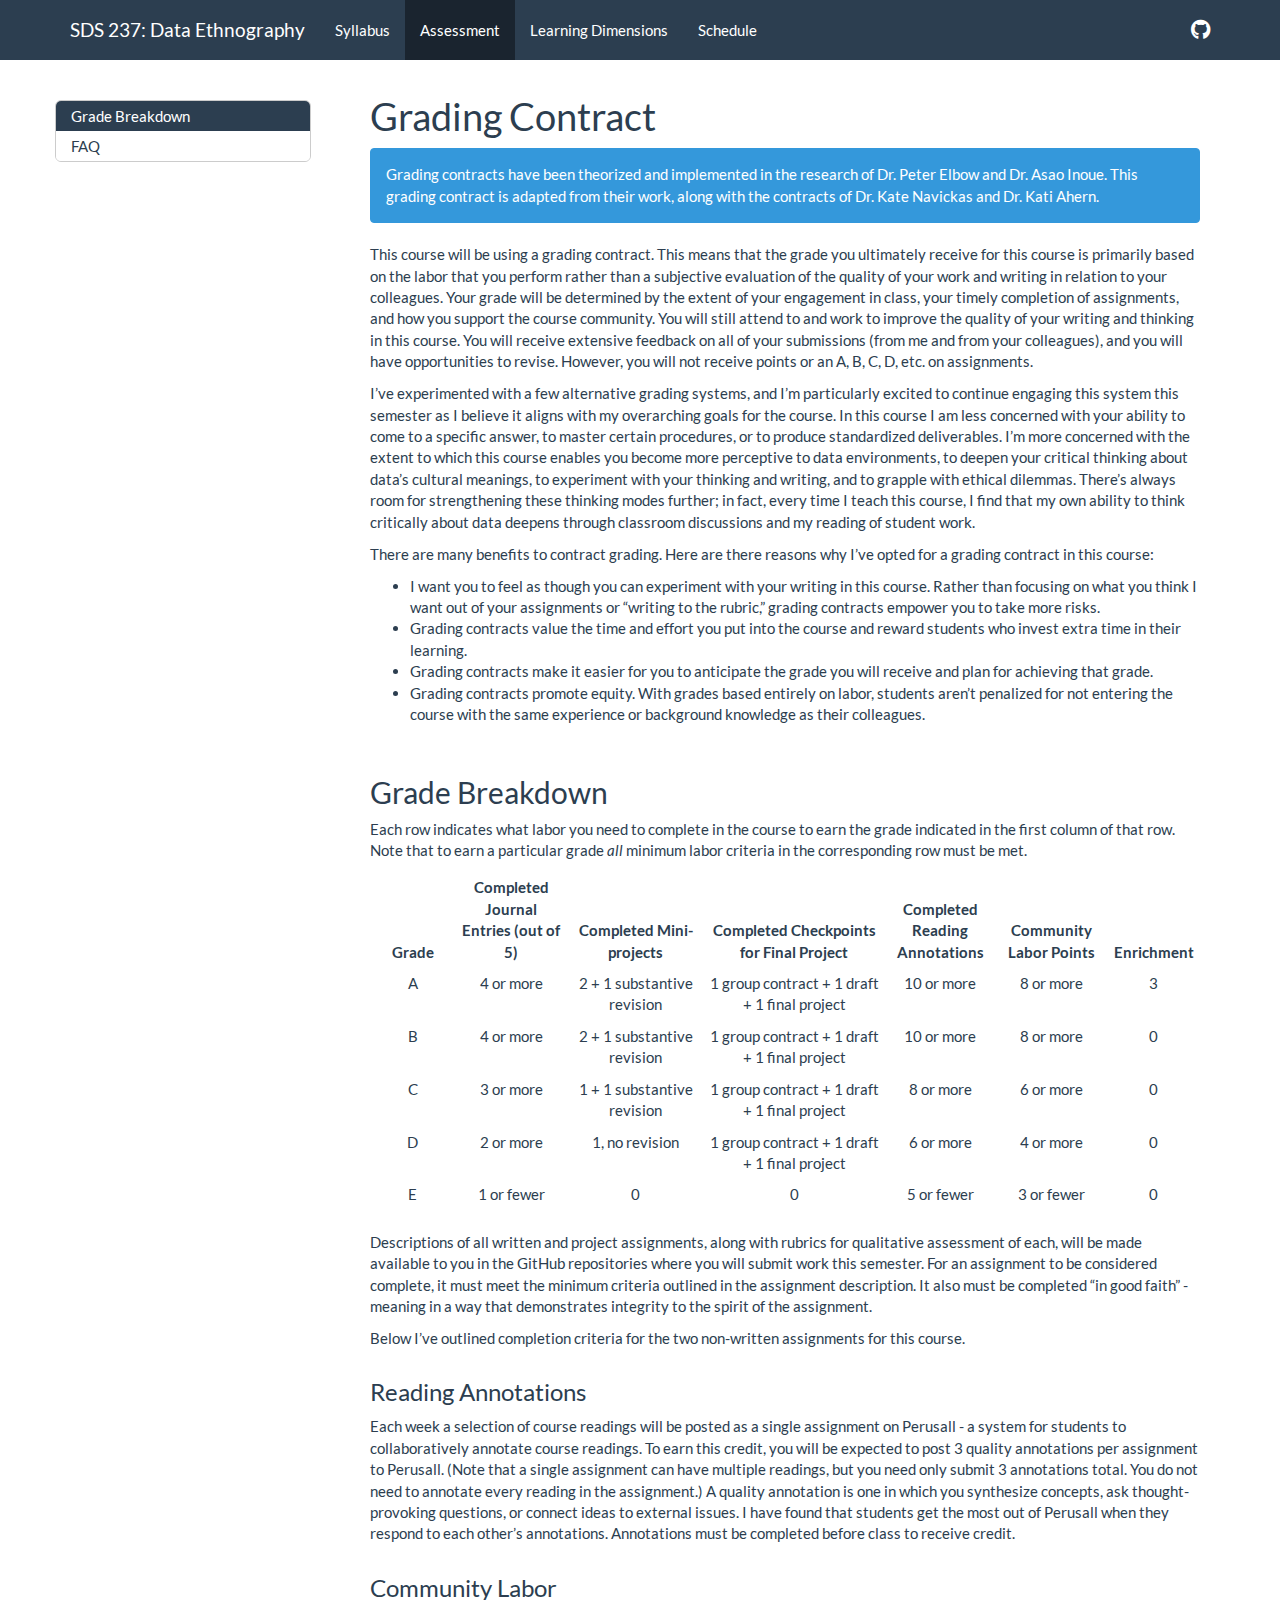
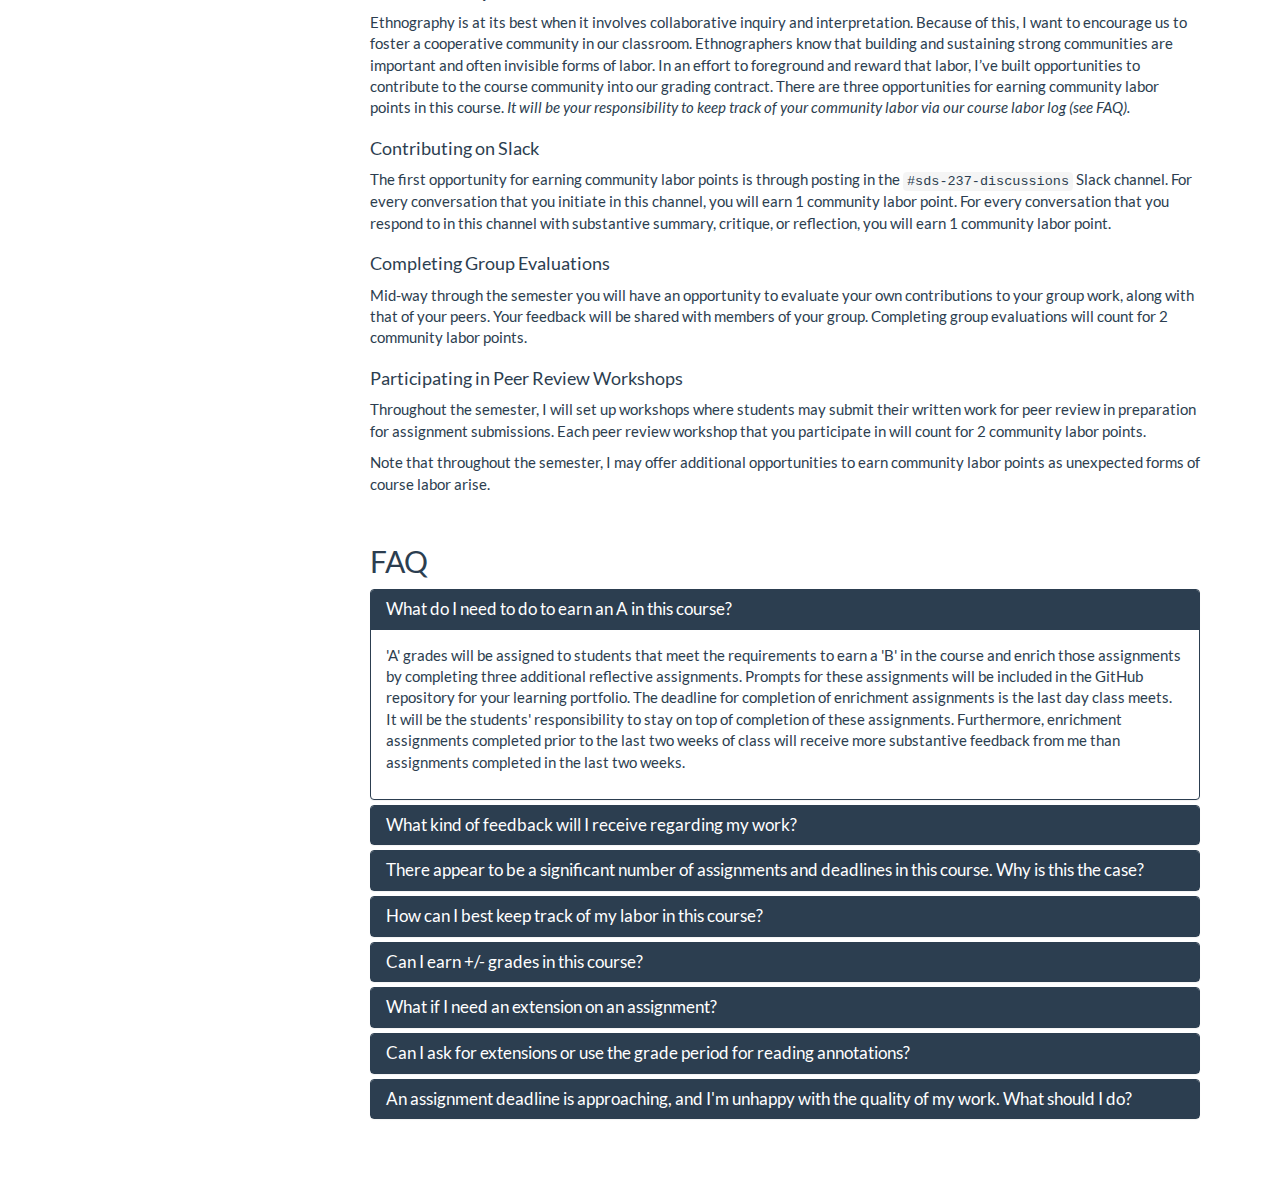
==== commit 60241f64: "adjusted grade breakdown table" ====
--- a/docs/grading_contract.html
+++ b/docs/grading_contract.html
@@ -11,7 +11,7 @@
 
 
 
-<title>Portfolio Assessment</title>
+<title>Grading Contract</title>
 
 <script src="site_libs/header-attrs-2.11/header-attrs.js"></script>
 <script src="site_libs/jquery-3.6.0/jquery-3.6.0.min.js"></script>
@@ -315,10 +315,10 @@
   <a href="grading_contract.html">Assessment</a>
 </li>
 <li>
-  <a href="schedule.html">Schedule</a>
+  <a href="learning_dimensions.html">Learning Dimensions</a>
 </li>
 <li>
-  <a href="mini_projects.html">Mini-Projects</a>
+  <a href="schedule.html">Schedule</a>
 </li>
       </ul>
       <ul class="nav navbar-nav navbar-right">
@@ -337,128 +337,116 @@
 
 
 
-<h1 class="title toc-ignore">Portfolio Assessment</h1>
+<h1 class="title toc-ignore">Grading Contract</h1>
 
 </div>
 
 
 <div class="alert alert-dismissible alert-info">
-<p>This grading system is adapted from "The Learning Record — A Reference Guide" by Dr. Seán McCarthy, and specifically a version modified by Dr. Ali Kenner, Center for STS at Drexel University. This work is licensed under a <a class="white-link" rel="license" href="http://creativecommons.org/licenses/by-sa/4.0/">Creative Commons Attribution-ShareAlike 4.0 International License</a>.</p>
-</div>
-<p>This course will be graded using a portfolio-style assessment system. This means that you will have an opportunity to gather evidence, evaluate, and report on your progress and achievement in this course and ultimately propose to me the grade you believe you deserve.</p>
-<p>I’ve experimented with a few alternative grading systems, and I’m particularly excited to pilot this system this semester as I believe it aligns with my overarching goals for the course. In this course I am less concerned with your ability to come to a specific answer, to master certain procedures, or to produce standardized deliverables. I’m more concerned with the extent to which this course enables you become more perceptive to data environments, to deepen your critical thinking about data’s cultural meanings, to experiment with your thinking and writing, and to grapple with ethical dilemmas. There’s always room for strengthening these thinking modes further; in fact, every time I teach this course, I find that my own ability to think critically about data deepens through classroom discussions and my reading of student work.</p>
-<p>With this in mind, I consider a portfolio-based assessment system to be much more appropriate than traditional grading systems in this course because it prioritizes the degree of your learning and progress rather than your performance on tests or the quality of your deliverables. To summarize:</p>
+<p>Grading contracts have been theorized and implemented in the research of Dr. Peter Elbow and Dr. Asao Inoue. This grading contract is adapted from their work, along with the contracts of Dr. Kate Navickas and Dr. Kati Ahern.</p>
+</div>
+<p>This course will be using a grading contract. This means that the grade you ultimately receive for this course is primarily based on the labor that you perform rather than a subjective evaluation of the quality of your work and writing in relation to your colleagues. Your grade will be determined by the extent of your engagement in class, your timely completion of assignments, and how you support the course community. You will still attend to and work to improve the quality of your writing and thinking in this course. You will receive extensive feedback on all of your submissions (from me and from your colleagues), and you will have opportunities to revise. However, you will not receive points or an A, B, C, D, etc. on assignments.</p>
+<p>I’ve experimented with a few alternative grading systems, and I’m particularly excited to continue engaging this system this semester as I believe it aligns with my overarching goals for the course. In this course I am less concerned with your ability to come to a specific answer, to master certain procedures, or to produce standardized deliverables. I’m more concerned with the extent to which this course enables you become more perceptive to data environments, to deepen your critical thinking about data’s cultural meanings, to experiment with your thinking and writing, and to grapple with ethical dilemmas. There’s always room for strengthening these thinking modes further; in fact, every time I teach this course, I find that my own ability to think critically about data deepens through classroom discussions and my reading of student work.</p>
+<p>There are many benefits to contract grading. Here are there reasons why I’ve opted for a grading contract in this course:</p>
 <ul>
-<li>This system emphasizes learning and growth over achievement.</li>
-<li>This system encourages you to reflect on the development of your thinking and communication skills and empowers you to advocate for the grade you believe you deserve.</li>
-<li>This system promotes equity. Students aren’t penalized for not entering the course with the same experience or background knowledge as their colleagues.</li>
-<li>This system invites you to experiment with your writing. Rather than focusing on what you think I want out of your assignments or “writing to the rubric,” this system is designed to empower you to take more risks.</li>
+<li>I want you to feel as though you can experiment with your writing in this course. Rather than focusing on what you think I want out of your assignments or “writing to the rubric,” grading contracts empower you to take more risks.</li>
+<li>Grading contracts value the time and effort you put into the course and reward students who invest extra time in their learning.</li>
+<li>Grading contracts make it easier for you to anticipate the grade you will receive and plan for achieving that grade.</li>
+<li>Grading contracts promote equity. With grades based entirely on labor, students aren’t penalized for not entering the course with the same experience or background knowledge as their colleagues.</li>
 </ul>
-<div id="how-will-this-system-work" class="section level2">
-<h2>How will this system work?</h2>
-<div id="gathering-data" class="section level3">
-<h3>Gathering Data</h3>
-<p>Throughout the semester, as you engage in classroom activities, work on course assignments, and collaborate with your classmates, you will also be working to reflect on and gather evidence that indicates the development of your knowledge, skills, thinking, and engagement in the course. You will archive all of this evidence, including formal assignments, informal work (notes, images, etc.), and brief reflections on your learning in a personal GitHub repository that will serve as the primary infrastructure for your portfolio.</p>
-<p>Starting in the second week of the course, you will be expected to briefly detail your observations about the development of your learning that week in the issue queue of your GitHub repository. All independent course assignments will also be submitted to this repository, and I’ll invite you to submit and organize additional materials that demonstrate your learning. In gathering these materials, you will have the opportunity to narrate how your learning in the course developed and reflect on how it relates to your broader goals.</p>
-</div>
-<div id="analyzing-data" class="section level3">
-<h3>Analyzing Data</h3>
-<p>Both mid-semester and at the end of the semester, you will write a detailed reflection in about 500-600 words, indicating how certain evidence that you curated in your portfolio demonstrates growth in each of the five course learning dimensions. The five learning dimensions are as follows:</p>
-<div class="panel panel-danger">
-<div class="panel-heading">
-Knowledge and Understanding
-</div>
-<div class="panel-body">
-<p>This dimension refers to the development of your ability to recall, define, explain, apply, and synthesize course concepts and ideas. Primary course concepts include:</p>
-<button class="btn btn-danger btn-sm">EPISTEMOLOGY</button> <button class="btn btn-danger btn-sm">DISCOURSE</button> <button class="btn btn-danger btn-sm">TRANSLATION</button> <button class="btn btn-danger btn-sm">INFRASTRUCTURES</button> <button class="btn btn-danger btn-sm">LABOR</button> <button class="btn btn-danger btn-sm">RITUALS</button> <button class="btn btn-danger btn-sm">INCENTIVES</button> <button class="btn btn-danger btn-sm">MOBILIZATION</button> <button class="btn btn-danger btn-sm">CREDIBILITY</button> <button class="btn btn-danger btn-sm">IGNORANCE</button> <button class="btn btn-danger btn-sm">POWER</button><br />
-
-</div>
-</div>
-<div class="panel panel-success">
-<div class="panel-heading">
-Data Ethnography Methods
-</div>
-<div class="panel-body">
-<p>This dimension refers to the development of your ability to identify, implement, and critique the research methods taught in this course. Principal methods in this course include:</p>
-<button class="btn btn-success btn-sm">DISCOURSE ANALYSIS</button> <button class="btn btn-success btn-sm">INTERVIEWING</button> <button class="btn btn-success btn-sm">CULTURAL ANALYSIS OF INFRASTRUCTURE</button> <button class="btn btn-success btn-sm">PARTICIPANT OBSERVATION</button><br />
-
-</div>
-</div>
-<div class="panel panel-info">
-<div class="panel-heading">
-Skills and Competencies
-</div>
-<div class="panel-body">
-<p>This dimension refers to the development of your ability to execute and evaluate further opportunities for growth in the skills and competencies taught in this course. Skills practiced in this course include:</p>
-<button class="btn btn-info btn-sm">VERSION CONTROL IN GITHUB</button> <button class="btn btn-info btn-sm">AUTHORING RMARKDOWN</button> <button class="btn btn-info btn-sm">THICK DESCRIPTION</button> <button class="btn btn-info btn-sm">DATA DOCUMENTATION</button> <button class="btn btn-info btn-sm">REVISION</button> <button class="btn btn-info btn-sm">WRITING IN GENRE</button><br />
-
-</div>
-</div>
-<div class="panel panel-warning">
-<div class="panel-heading">
-Critical Thinking
-</div>
-<div class="panel-body">
-<p>This dimension refers to the development of your ability to perceive the world in new ways, interpret cultural meaning and import, situate your own perspectives, communicate complexity, and grapple with issues that don’t have easy solutions. Critical modes of thinking engaged in this course include:</p>
-<button class="btn btn-warning btn-sm">BECOMING OBSERVANT</button> <button class="btn btn-warning btn-sm">INTERPRETING CULTURAL MEANING</button> <button class="btn btn-warning btn-sm">ANALYZING SOCIAL FORCES AND SYSTEMS</button> <button class="btn btn-warning btn-sm">SITUATING KNOWLEDGE</button> <button class="btn btn-warning btn-sm">COMMUNICATING (IN) CONTEXT</button> <button class="btn btn-warning btn-sm">EVALUATING ETHICAL DILEMMAS</button><br />
-
-</div>
-</div>
-<div class="panel panel-primary">
-<div class="panel-heading">
-Collective Thinking and Collaborative Engagement
-</div>
-<div class="panel-body">
-<p>This dimension refers to the development of your ability to recognize a diversity of perspectives, learn from others, and contribute to the functioning of a reflective, collaborative learning environment. Opportunities for cooperative engagement include:</p>
-<ul>
-<li>Consistently contributing to Slack discussions</li>
-<li>Submitting thoughtful, critical reflections in Perusall</li>
-<li>Fostering discussion in the classroom</li>
-<li>Ensuring equitable divisions of labor and support among final project group members</li>
-</ul>
-In your write-up, you should list each of the learning dimensions as a sub-heading and beneath that heading, write a paragraph responding to that dimension. Each paragraph should present exactly one central argument regarding how you progressed along that learning dimension, and I will ask that you <strong>bold</strong> the sentence where you indicate that central argument. Following this, you should reference <em>specific</em> examples from your portfolio that support the argument, providing hyperlinks and embedding images where appropriate. Reasoning should be provided as to how the evidence supports your central argument. Both the mid-semester and the final write-up will be written in RMarkdown and submitted to your personal portfolio GitHub repo.
-</div>
-</div>
-</div>
-<div id="arguing-for-your-grade" class="section level3">
-<h3>Arguing for your Grade</h3>
-<p>At the end of the semester, based on your analysis of your learning, you will have an opportunity to argue for the grade that you believe you deserve in the course. You will submit this argument as a component of your final learning reflection write-up.</p>
-<div id="grade-breakdown" class="section level4">
-<h4>Grade Breakdown</h4>
+<div id="grade-breakdown" class="section level2">
+<h2>Grade Breakdown</h2>
+<p>Each row indicates what labor you need to complete in the course to earn the grade indicated in the first column of that row. Note that to earn a particular grade <em>all</em> minimum labor criteria in the corresponding row must be met.</p>
 <table>
 <colgroup>
-<col width="27%" />
-<col width="72%" />
+<col width="10%" />
+<col width="13%" />
+<col width="16%" />
+<col width="21%" />
+<col width="13%" />
+<col width="13%" />
+<col width="10%" />
 </colgroup>
 <thead>
 <tr class="header">
 <th align="center">Grade</th>
-<th>Description</th>
+<th align="center">Completed Journal Entries (out of 5)</th>
+<th align="center">Completed Mini-projects</th>
+<th align="center">Completed Checkpoints for Final Project</th>
+<th align="center">Completed Reading Annotations</th>
+<th align="center">Community Labor Points</th>
+<th align="center">Enrichment</th>
 </tr>
 </thead>
 <tbody>
 <tr class="odd">
 <td align="center">A</td>
-<td>Outstanding engagement in both in-class and virtual discussions and activities; All minimum assignment submissions met, consistently demonstrating a high quality of on-time work; Evidence of substantial growth in all of the course’s learning dimensions; Portfolio demonstrates activity that goes well beyond the course’s minimum assignment submissions</td>
+<td align="center">4 or more</td>
+<td align="center">2 + 1 substantive revision</td>
+<td align="center">1 group contract + 1 draft + 1 final project</td>
+<td align="center">10 or more</td>
+<td align="center">8 or more</td>
+<td align="center">3</td>
 </tr>
 <tr class="even">
 <td align="center">B</td>
-<td>Excellent engagement in classroom discussions and activities; All minimum assignment submissions met, showcasing a high quality of on-time work; Evidence of substantial growth in several of the course’s learning dimensions</td>
+<td align="center">4 or more</td>
+<td align="center">2 + 1 substantive revision</td>
+<td align="center">1 group contract + 1 draft + 1 final project</td>
+<td align="center">10 or more</td>
+<td align="center">8 or more</td>
+<td align="center">0</td>
 </tr>
 <tr class="odd">
 <td align="center">C</td>
-<td>Good engagement in classroom discussions and activities; All minimum assignment submissions met, showcasing an acceptable quality of on-time work; Evidence of some growth in some of the course’s learning dimensions</td>
+<td align="center">3 or more</td>
+<td align="center">1 + 1 substantive revision</td>
+<td align="center">1 group contract + 1 draft + 1 final project</td>
+<td align="center">8 or more</td>
+<td align="center">6 or more</td>
+<td align="center">0</td>
 </tr>
 <tr class="even">
 <td align="center">D</td>
-<td>Limited engagement in classroom discussions and activities; Some minimum assignment submissions met, showcasing an acceptable quality of on-time work; Limited evidence of some growth in the course’s learning dimensions</td>
+<td align="center">2 or more</td>
+<td align="center">1, no revision</td>
+<td align="center">1 group contract + 1 draft + 1 final project</td>
+<td align="center">6 or more</td>
+<td align="center">4 or more</td>
+<td align="center">0</td>
 </tr>
 <tr class="odd">
 <td align="center">E</td>
-<td>Minimal engagement in classroom discussions and activities; Few minimum assignment submissions met, showcasing a generally low quality of on-time work; No evidence of growth in the course’s learning dimensions</td>
+<td align="center">1 or fewer</td>
+<td align="center">0</td>
+<td align="center">0</td>
+<td align="center">5 or fewer</td>
+<td align="center">3 or fewer</td>
+<td align="center">0</td>
 </tr>
 </tbody>
 </table>
+<p>Descriptions of all written and project assignments, along with rubrics for qualitative assessment of each, will be made available to you in the GitHub repositories where you will submit work this semester. For an assignment to be considered complete, it must meet the minimum criteria outlined in the assignment description. It also must be completed “in good faith” - meaning in a way that demonstrates integrity to the spirit of the assignment.</p>
+<p>Below I’ve outlined completion criteria for the two non-written assignments for this course.</p>
+<div id="reading-annotations" class="section level3">
+<h3>Reading Annotations</h3>
+<p>Each week a selection of course readings will be posted as a single assignment on Perusall - a system for students to collaboratively annotate course readings. To earn this credit, you will be expected to post 3 quality annotations per assignment to Perusall. (Note that a single assignment can have multiple readings, but you need only submit 3 annotations total. You do not need to annotate every reading in the assignment.) A quality annotation is one in which you synthesize concepts, ask thought-provoking questions, or connect ideas to external issues. I have found that students get the most out of Perusall when they respond to each other’s annotations. Annotations must be completed before class to receive credit.</p>
+</div>
+<div id="community-labor" class="section level3">
+<h3>Community Labor</h3>
+<p>Ethnography is at its best when it involves collaborative inquiry and interpretation. Because of this, I want to encourage us to foster a cooperative community in our classroom. Ethnographers know that building and sustaining strong communities are important and often invisible forms of labor. In an effort to foreground and reward that labor, I’ve built opportunities to contribute to the course community into our grading contract. There are three opportunities for earning community labor points in this course. <em>It will be your responsibility to keep track of your community labor via our course labor log (see FAQ).</em></p>
+<div id="contributing-on-slack" class="section level4">
+<h4>Contributing on Slack</h4>
+<p>The first opportunity for earning community labor points is through posting in the <code>#sds-237-discussions</code> Slack channel. For every conversation that you initiate in this channel, you will earn 1 community labor point. For every conversation that you respond to in this channel with substantive summary, critique, or reflection, you will earn 1 community labor point.</p>
+</div>
+<div id="completing-group-evaluations" class="section level4">
+<h4>Completing Group Evaluations</h4>
+<p>Mid-way through the semester you will have an opportunity to evaluate your own contributions to your group work, along with that of your peers. Your feedback will be shared with members of your group. Completing group evaluations will count for 2 community labor points.</p>
+</div>
+<div id="participating-in-peer-review-workshops" class="section level4">
+<h4>Participating in Peer Review Workshops</h4>
+<p>Throughout the semester, I will set up workshops where students may submit their written work for peer review in preparation for assignment submissions. Each peer review workshop that you participate in will count for 2 community labor points.</p>
+<p>Note that throughout the semester, I may offer additional opportunities to earn community labor points as unexpected forms of course labor arise.</p>
 </div>
 </div>
 </div>
@@ -467,87 +455,67 @@
 <div id="FAQ" class="panel-group" role="tablist" aria-multiselectable="true">
 <div class="panel panel-primary" id="FAQ-0">
 <div id="FAQ-0-heading" class="panel-heading" role="tab" data-toggle="collapse" data-target="#FAQ-0-collapse" data-parent="#FAQ" aria-expanded="true" aria-controls="FAQ-0-collapse" style="cursor: pointer;">
-<h4 class="panel-title">Is the grade I argue for necessarily the grade I will recieve in this course?</h4>
+<h4 class="panel-title">What do I need to do to earn an A in this course?</h4>
 </div>
 <div aria-labelledby="FAQ-0-heading" class="panel-collapse collapse in" id="FAQ-0-collapse" role="tabpanel">
-<div class="panel-body" style="">When reviewing your midterm and final reflection narratives, I will be assessing the strength of the evidence and analysis you've provided, along with how it supports your arguments for your grade. Assuming that you've posed your arguments effectively, you will receive the grade you argue for. However, as the instructor, I have the right to disagree with your assessment and adjust your grade accordingly.</div>
+<div class="panel-body" style=""><p>&#39;A&#39; grades will be assigned to students that meet the requirements to earn a &#39;B&#39; in the course and enrich those assignments by completing three additional reflective assignments. Prompts for these assignments will be included in the GitHub repository for your learning portfolio. The deadline for completion of enrichment assignments is the last day class meets. It will be the students&#39; responsibility to stay on top of completion of these assignments. Furthermore, enrichment assignments completed prior to the last two weeks of class will receive more substantive feedback from me than assignments completed in the last two weeks. </p>
+</div>
 </div>
 </div>
 <div class="panel panel-primary" id="FAQ-1">
 <div id="FAQ-1-heading" class="panel-heading" role="tab" data-toggle="collapse" data-target="#FAQ-1-collapse" data-parent="#FAQ" aria-expanded="true" aria-controls="FAQ-1-collapse" style="cursor: pointer;">
-<h4 class="panel-title">What do I need to do to earn an A in this course?</h4>
+<h4 class="panel-title">What kind of feedback will I receive regarding my work?</h4>
 </div>
 <div id="FAQ-1-collapse" class="panel-collapse collapse" role="tabpanel" aria-labelledby="FAQ-1-heading">
-<div class="panel-body" style=""><p>Note that to earn a B in this course, I expect all assigned work to be completed on time at a high quality and that students will demonstrate substantial learning growth. In other words, completing all assignments does not guarantee you an A. To earn an A, I expect students to demonstrate considerable work and progress beyond these standard expectations. This means that it won&#39;t be possible to passively earn an A in this course; it will require deliberate planning and commitment from the start of the semester. Below are just a few suggestions for ways to demonstrate activity beyond the course&#39;s minimum requirements, though you are also welcome to come up with your own:</p>
-
-<ul>
-<li>Complete enrichment assignments</li>
-<li>Contribute consistently (at least weekly) to the course Slack workspace</li>
-<li>Consistently submit long-form field notes beyond the minimum word count</li>
-<li>Conduct research for the final project beyond the minimum requirements</li>
-</ul>
-
-<p>Note that just completing any these assignments doesn&#39;t necessarily guarantee an A. If you wish to earn an A, you need to be able to argue for how this additional work demonstrates outstanding growth along the course&#39;s learning dimensions. I encourage students wishing to achieve an A to meet with me early in the semester to strategize.</p>
-</div>
+<div class="panel-body" style="">You will receive extensive feedback on all of your submissions (from me and from your colleagues), and you will have opportunities to revise. I will also provide rubrics for most assignments to indicate how I will evaluate your work. However, you will not receive points or an A, B, C, D, etc. on individual assignments.</div>
 </div>
 </div>
 <div class="panel panel-primary" id="FAQ-2">
 <div id="FAQ-2-heading" class="panel-heading" role="tab" data-toggle="collapse" data-target="#FAQ-2-collapse" data-parent="#FAQ" aria-expanded="true" aria-controls="FAQ-2-collapse" style="cursor: pointer;">
-<h4 class="panel-title">What kind of feedback will I receive regarding my work?</h4>
+<h4 class="panel-title">There appear to be a significant number of assignments and deadlines in this course. Why is this the case?</h4>
 </div>
 <div id="FAQ-2-collapse" class="panel-collapse collapse" role="tabpanel" aria-labelledby="FAQ-2-heading">
-<div class="panel-body" style="">You will receive extensive feedback on all of your submissions (from me and from your colleagues), and you will have opportunities to revise. I will also provide rubrics for most assignments to indicate how I will evaluate your work. However, you will not receive points or an A, B, C, D, etc. on individual assignments.</div>
+<div class="panel-body" style="">I'll admit that this is a labor-intensive course. However, I've found the the syllabus appears more intimidating than the actual workload turns out to be. I've been very deliberate in pacing your assignments for two reasons - first, because developing the critical thinking skills required of ethnography demands building and consistently practicing observational habits, and second, to ensure there is plenty of time for you to revise work based on my feedback. If you are struggling with this course's workload, I recommend coming to talk with me in office hours.</div>
 </div>
 </div>
 <div class="panel panel-primary" id="FAQ-3">
 <div id="FAQ-3-heading" class="panel-heading" role="tab" data-toggle="collapse" data-target="#FAQ-3-collapse" data-parent="#FAQ" aria-expanded="true" aria-controls="FAQ-3-collapse" style="cursor: pointer;">
-<h4 class="panel-title">What formal assignments will be due, and what are the minimum submission requirements for assignments?</h4>
+<h4 class="panel-title">How can I best keep track of my labor in this course?</h4>
 </div>
 <div id="FAQ-3-collapse" class="panel-collapse collapse" role="tabpanel" aria-labelledby="FAQ-3-heading">
-<div class="panel-body" style=""><table><thead>
-<tr>
-<th>Assignment</th>
-<th align="center">Minimum Submission Requirements</th>
-</tr>
-</thead><tbody>
-<tr>
-<td>Fieldnotes</td>
-<td align="center">4</td>
-</tr>
-<tr>
-<td>Mini-Projects</td>
-<td align="center">2 + 1 substantive revision</td>
-</tr>
-<tr>
-<td>Group Contract</td>
-<td align="center">1</td>
-</tr>
-<tr>
-<td>Final Project Draft</td>
-<td align="center">1</td>
-</tr>
-<tr>
-<td>Final Project</td>
-<td align="center">1</td>
-</tr>
-<tr>
-<td>Reading Annotation Assignments</td>
-<td align="center">10</td>
-</tr>
-<tr>
-<td>Learning Reflections</td>
-<td align="center">2</td>
-</tr>
-</tbody></table>
-</div>
+<div class="panel-body" style="">Throughout the semester, you will be asked to keep track of your labor via a log that I will make available on Moodle. I will reference this log to calculate certain aspects of your final grade. Instructions for using the labor log will be provided in the first week of the course.</div>
 </div>
 </div>
 <div class="panel panel-primary" id="FAQ-4">
 <div id="FAQ-4-heading" class="panel-heading" role="tab" data-toggle="collapse" data-target="#FAQ-4-collapse" data-parent="#FAQ" aria-expanded="true" aria-controls="FAQ-4-collapse" style="cursor: pointer;">
-<h4 class="panel-title">What are reading annotations?</h4>
+<h4 class="panel-title">Can I earn +/- grades in this course?</h4>
 </div>
 <div id="FAQ-4-collapse" class="panel-collapse collapse" role="tabpanel" aria-labelledby="FAQ-4-heading">
-<div class="panel-body" style="">Each week a selection of course readings will be posted as a single assignment on Perusall - a system for students to collaboratively annotate course readings. To earn this credit, you will be expected to post 3 quality annotations per assignment to Perusall. (Note that a single assignment can have multiple readings, but you need only submit 3 annotations total. You do not need to annotate every reading in the assignment.) A quality annotation is one in which you synthesize concepts, ask thought-provoking questions, or connect ideas to external issues. I have found that students get the most out of Perusall when they respond to each other's annotations. Annotations must be completed before class to receive credit.</div>
+<div class="panel-body" style="">+/- will be assigned to final grades at my discretion in cases where a student's work consistently exceeds the expectations (+) of their contracted grade or is in some way insufficient (-). Students can track their progress towards a grade modifier in feedback that I provide throughout the semester.</div>
+</div>
+</div>
+<div class="panel panel-primary" id="FAQ-5">
+<div id="FAQ-5-heading" class="panel-heading" role="tab" data-toggle="collapse" data-target="#FAQ-5-collapse" data-parent="#FAQ" aria-expanded="true" aria-controls="FAQ-5-collapse" style="cursor: pointer;">
+<h4 class="panel-title">What if I need an extension on an assignment?</h4>
+</div>
+<div id="FAQ-5-collapse" class="panel-collapse collapse" role="tabpanel" aria-labelledby="FAQ-5-heading">
+<div class="panel-body" style="">There is a 24-hour grace period on all written assignments, except for reading annotations. There will be no penalties for submitting the written assignment within this 24-hour period, and you do not need to inform me that you intend to take the extra time. You can also request up to a 72-hour extension on any written assignment, as long *as you make that request at least 48 hours before the original assignment due date*. You can request an extension by filling out the Extension Request form on Moodle, and I will confirm your extension on Slack. Beyond this, late assignments will not be accepted.</div>
+</div>
+</div>
+<div class="panel panel-primary" id="FAQ-6">
+<div id="FAQ-6-heading" class="panel-heading" role="tab" data-toggle="collapse" data-target="#FAQ-6-collapse" data-parent="#FAQ" aria-expanded="true" aria-controls="FAQ-6-collapse" style="cursor: pointer;">
+<h4 class="panel-title">Can I ask for extensions or use the grade period for reading annotations?</h4>
+</div>
+<div id="FAQ-6-collapse" class="panel-collapse collapse" role="tabpanel" aria-labelledby="FAQ-6-heading">
+<div class="panel-body" style="">Reading assignments/Perusall annotations prepare you to participate in class discussions. For this reason, they need to be completed by the due date for credit. I've provided considerable leeway to miss a reading annotation assignment from time-to-time in order to accommodate flexibility in this regard.</div>
+</div>
+</div>
+<div class="panel panel-primary" id="FAQ-7">
+<div id="FAQ-7-heading" class="panel-heading" role="tab" data-toggle="collapse" data-target="#FAQ-7-collapse" data-parent="#FAQ" aria-expanded="true" aria-controls="FAQ-7-collapse" style="cursor: pointer;">
+<h4 class="panel-title">An assignment deadline is approaching, and I'm unhappy with the quality of my work. What should I do?</h4>
+</div>
+<div id="FAQ-7-collapse" class="panel-collapse collapse" role="tabpanel" aria-labelledby="FAQ-7-heading">
+<div class="panel-body" style="">While I always encourage students to strive to submit the best work they can, this course's grading contract, coupled with the course's revision assignments, permits you to submit work that you know you want to continue to improve upon without penalty. Not submitting assignments at all has the potentially to significantly lower your grade in this course, whereas submitting an assignment that could benefit from more revision will not be determinental to your grade as long as the minimum sumbission requirements are met.</div>
 </div>
 </div>
 </div>
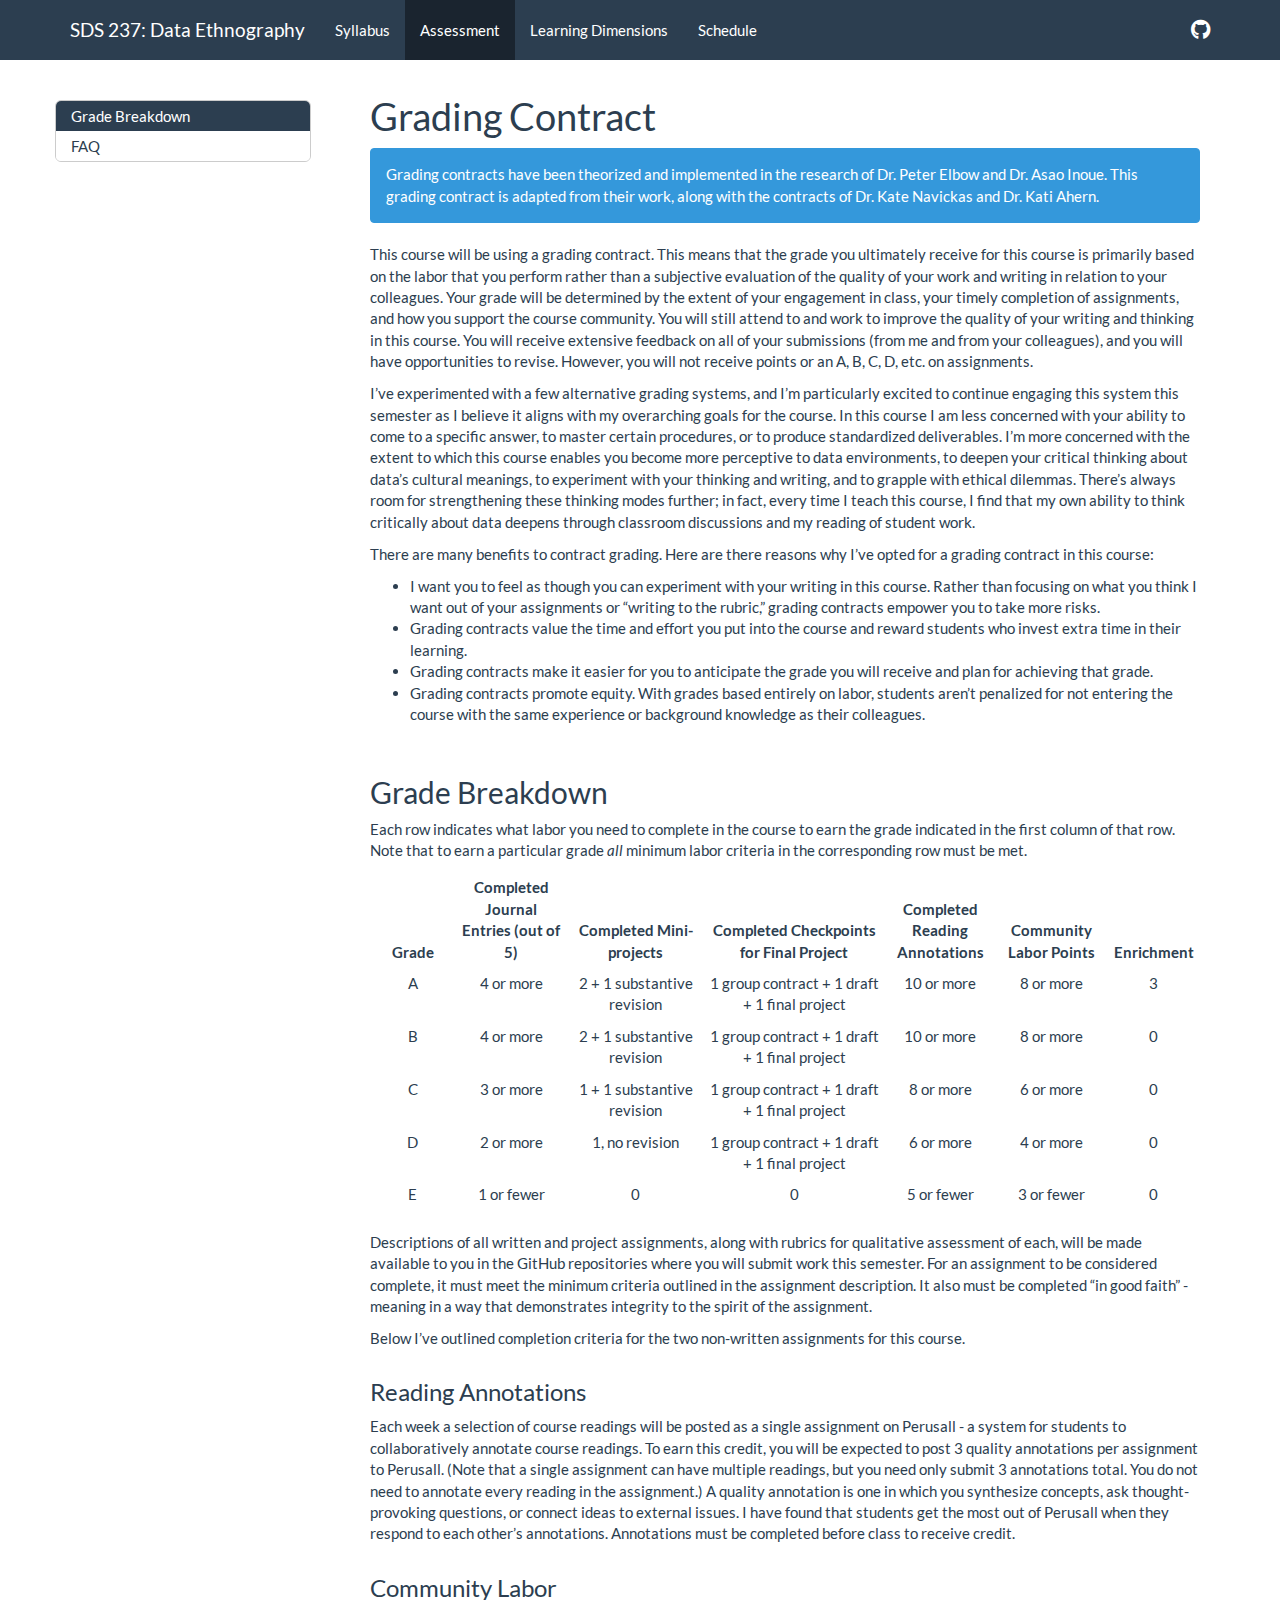
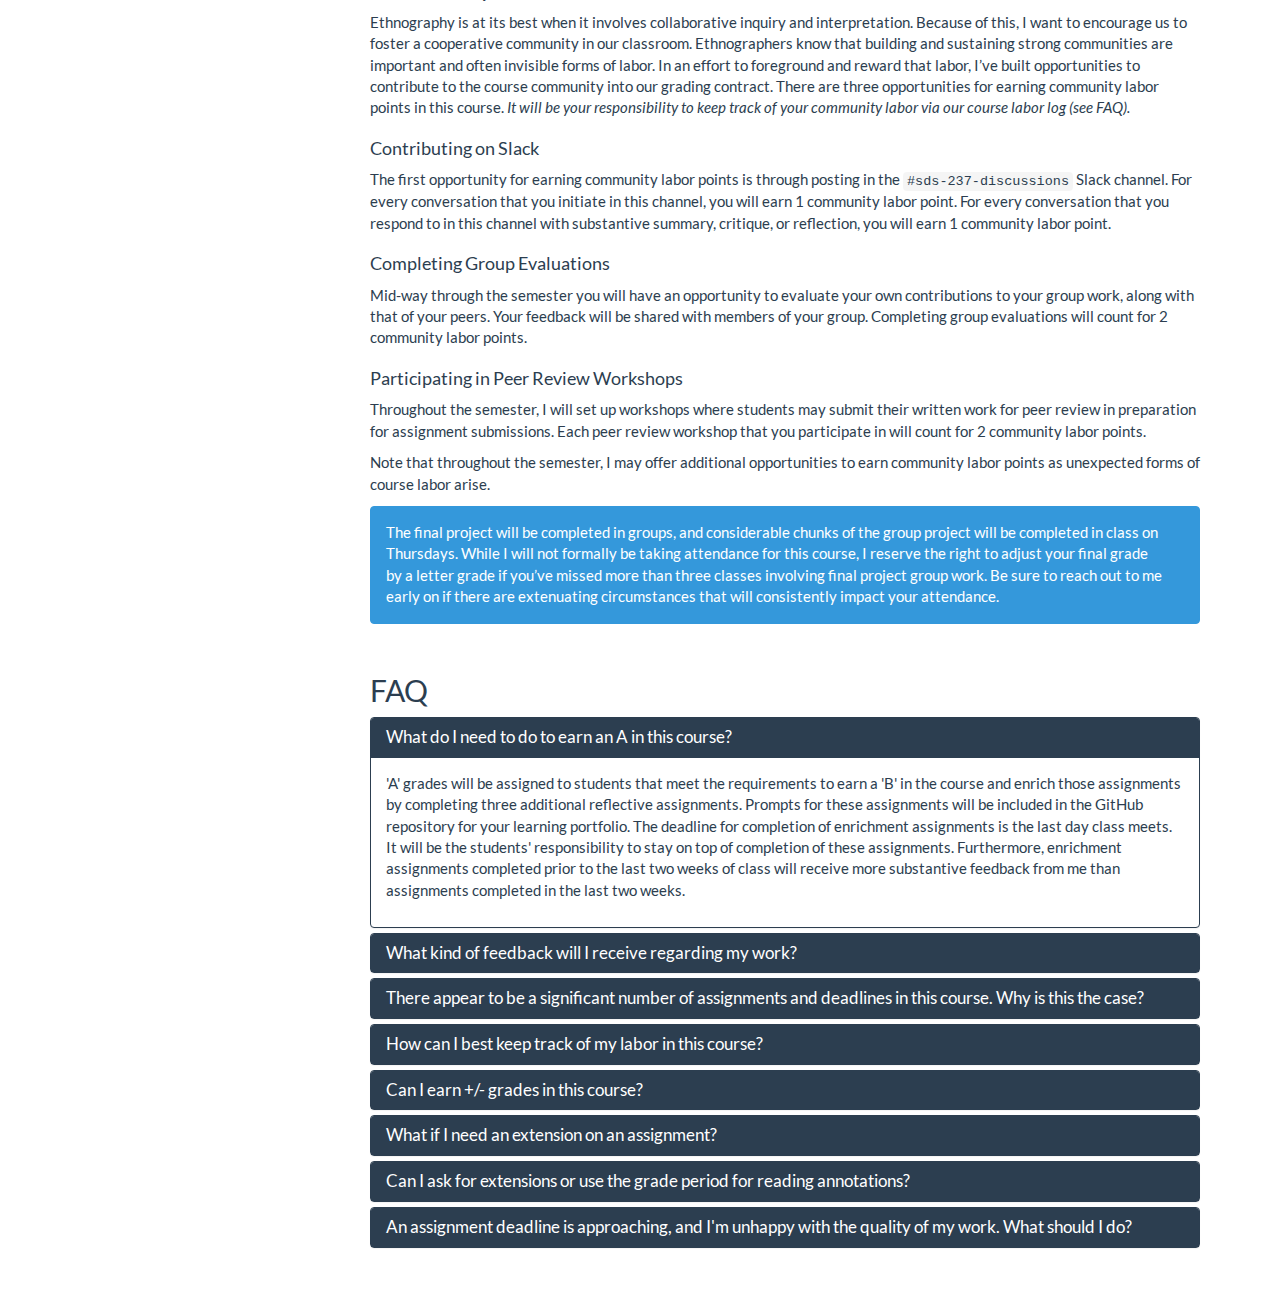
==== commit 39c95f5a: "fixed what i broke last time" ====
--- a/docs/grading_contract.html
+++ b/docs/grading_contract.html
@@ -447,6 +447,9 @@
 <h4>Participating in Peer Review Workshops</h4>
 <p>Throughout the semester, I will set up workshops where students may submit their written work for peer review in preparation for assignment submissions. Each peer review workshop that you participate in will count for 2 community labor points.</p>
 <p>Note that throughout the semester, I may offer additional opportunities to earn community labor points as unexpected forms of course labor arise.</p>
+<div class="alert alert-dismissible alert-info">
+The final project will be completed in groups, and considerable chunks of the group project will be completed in class on Thursdays. While I will not formally be taking attendance for this course, I reserve the right to adjust your final grade by a letter grade if you’ve missed more than three classes involving final project group work. Be sure to reach out to me early on if there are extenuating circumstances that will consistently impact your attendance.
+</div>
 </div>
 </div>
 </div>
